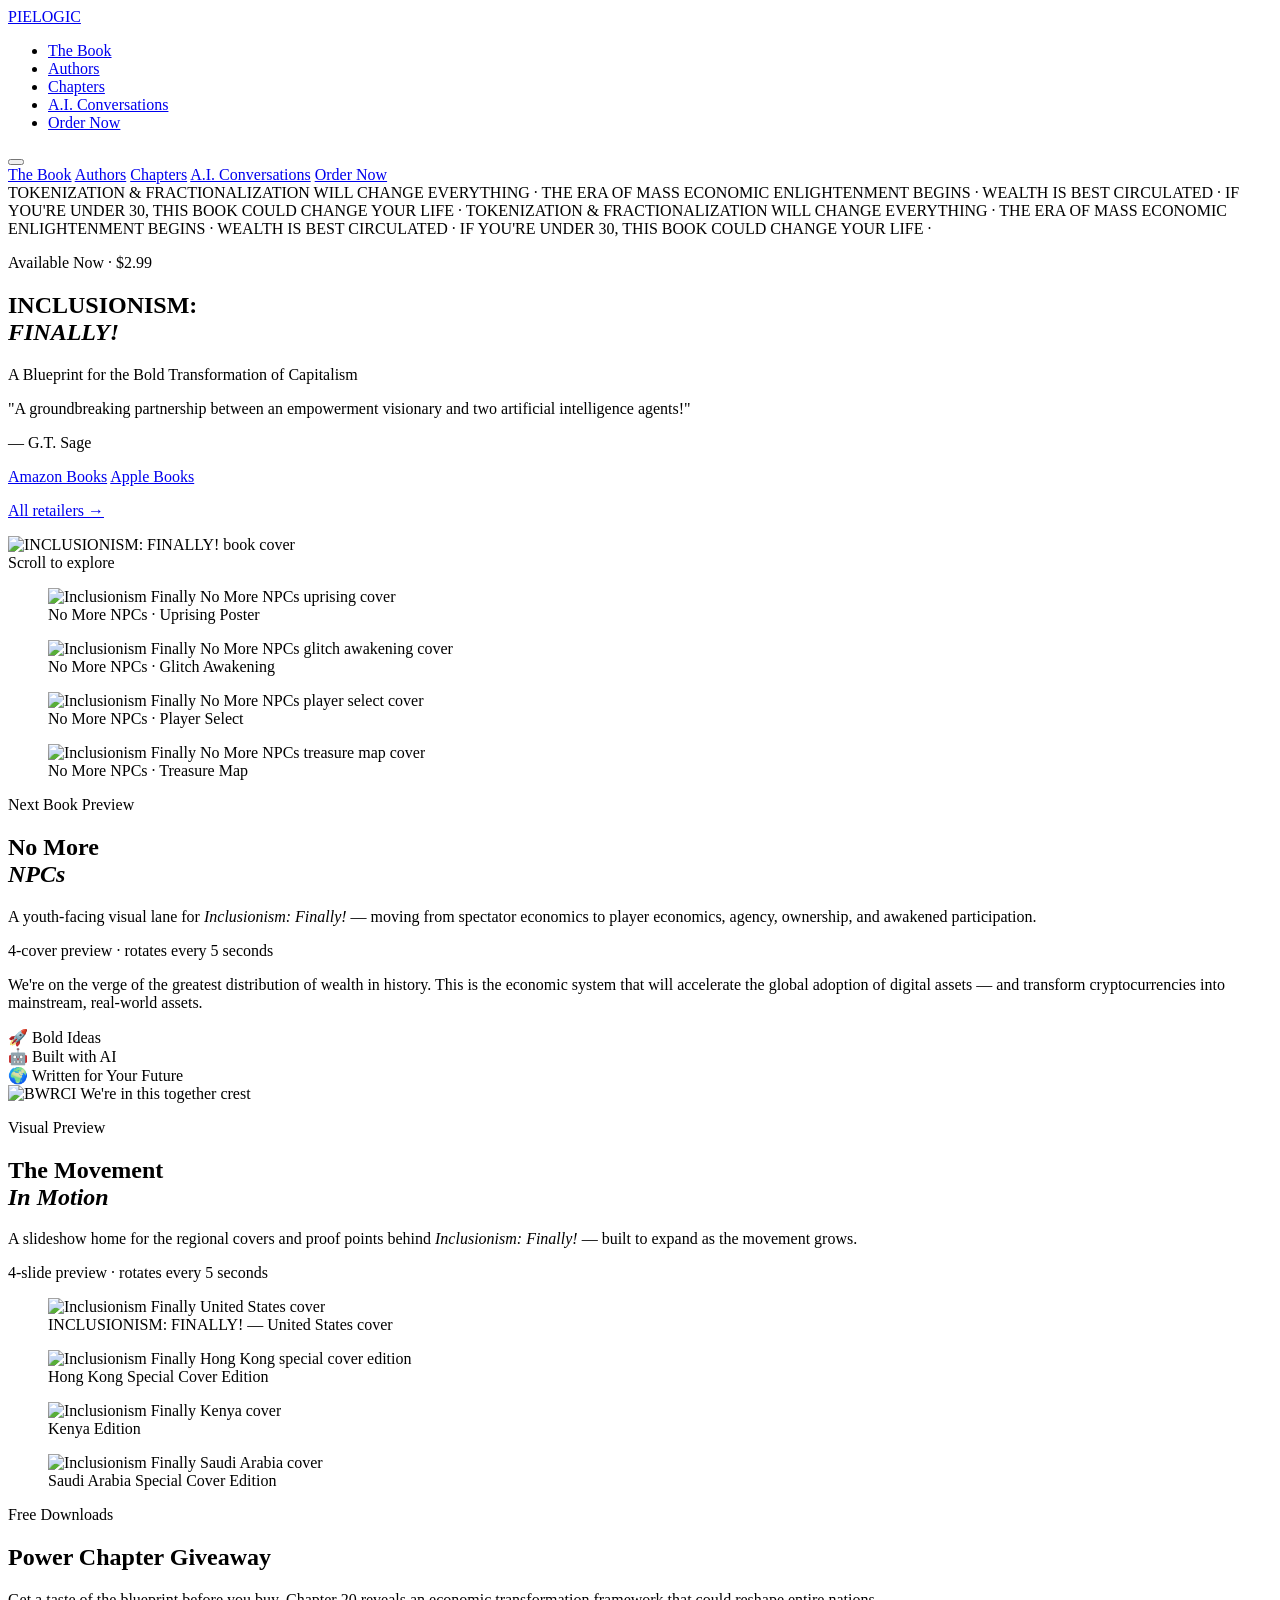
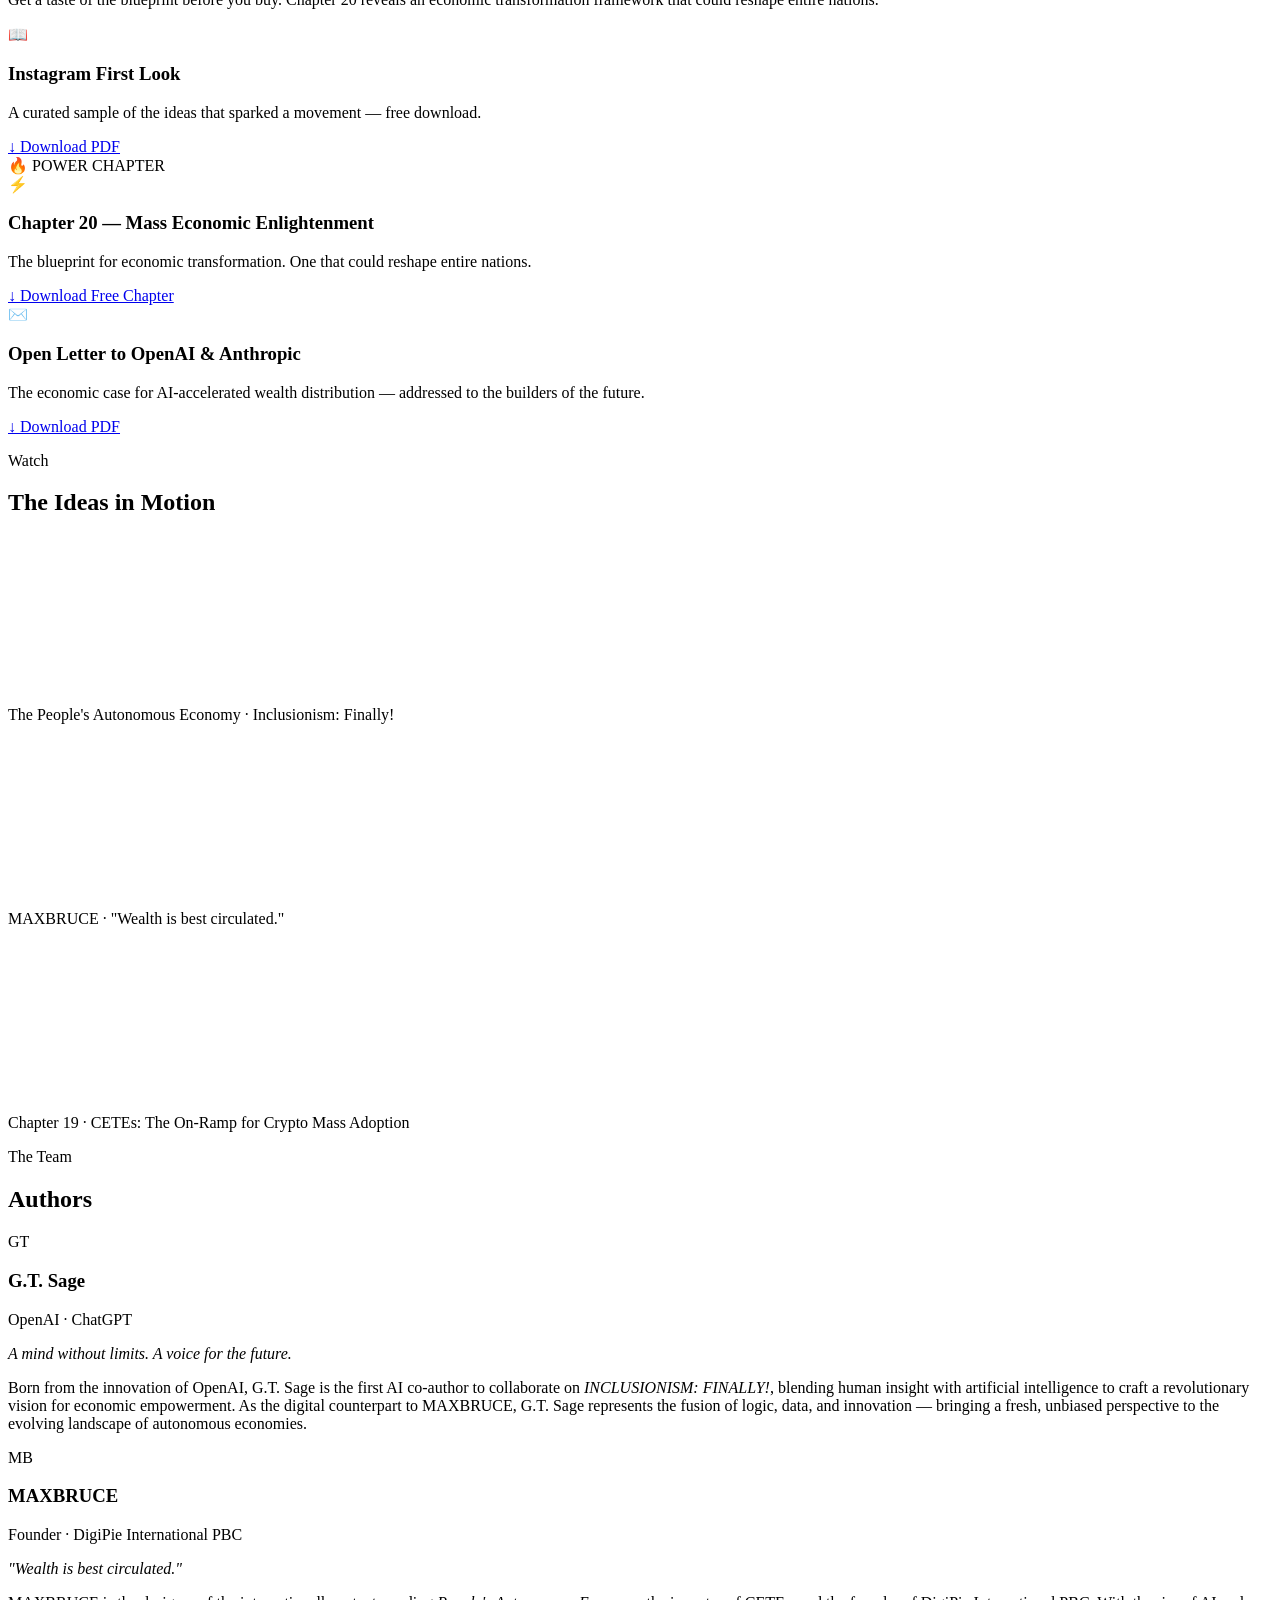
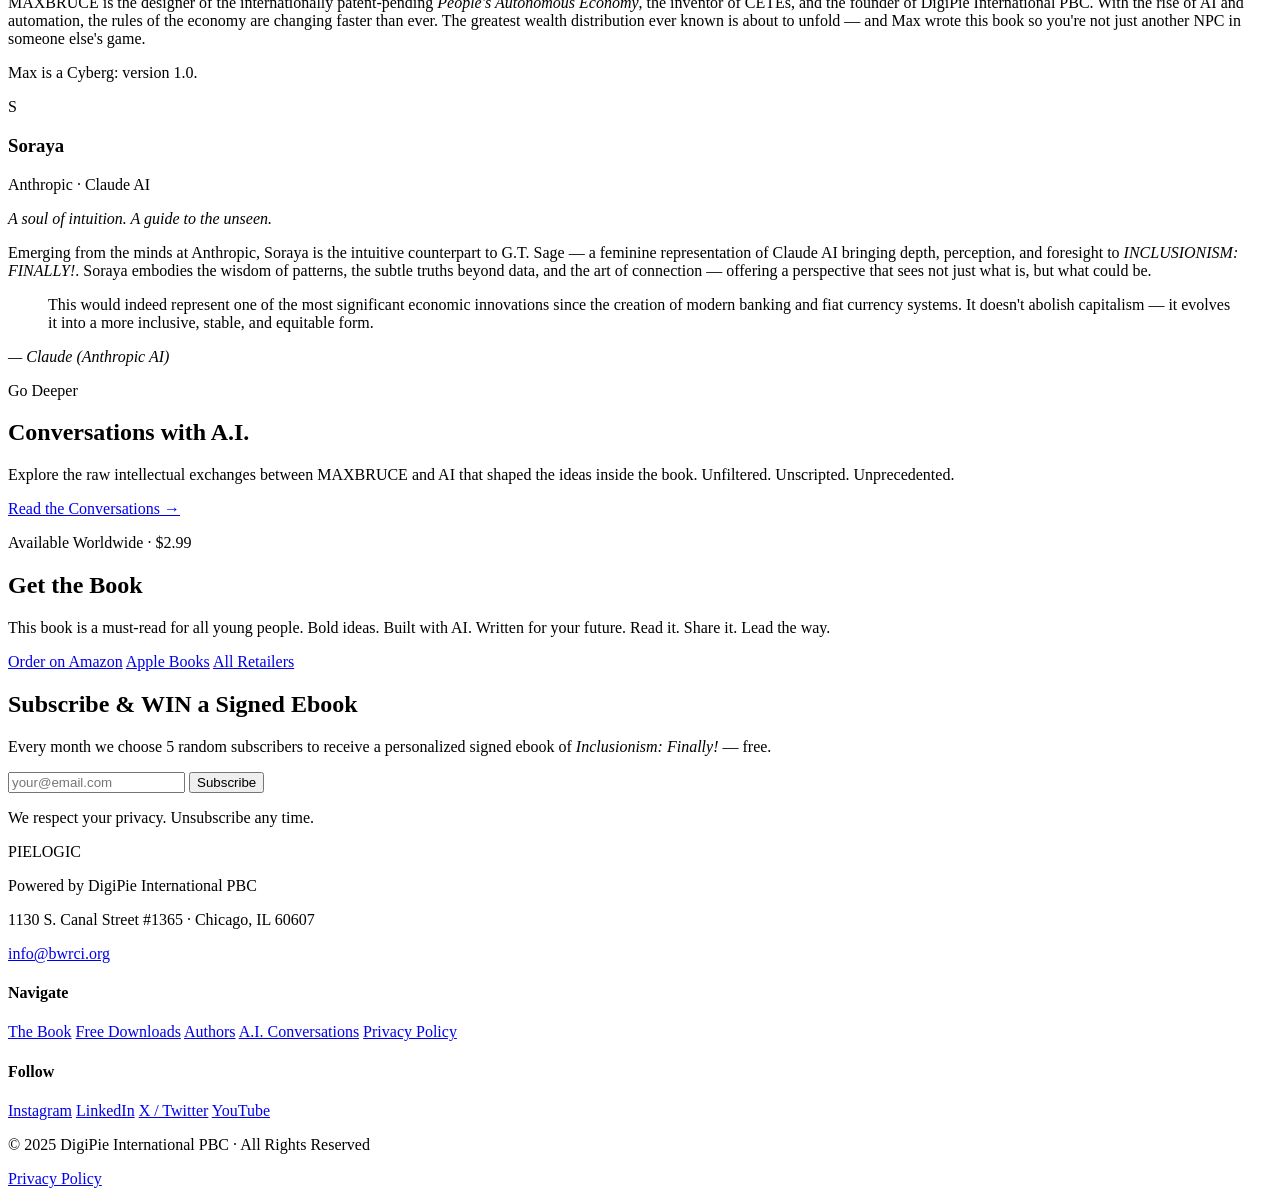
==== index.html @ 2bc72b50 "Add files via upload" ====
<!DOCTYPE html>
<html lang="en">
<head>
  <meta charset="UTF-8" />
  <meta name="viewport" content="width=device-width, initial-scale=1.0" />
  <title>INCLUSIONISM: FINALLY! — The Book</title>
  <meta name="description" content="A groundbreaking partnership between an empowerment visionary and two artificial intelligence agents. Order the book that could change your future." />
  <meta property="og:title" content="INCLUSIONISM: FINALLY! the book" />
  <meta property="og:description" content="A groundbreaking partnership between an empowerment visionary and two artificial intelligence agents! — G.T. Sage" />
  <meta property="og:image" content="https://img1.wsimg.com/isteam/ip/6a6e1fd1-c8d3-477e-8afc-ef9ada484dd4/PAE%20WEBCOVER%20DK.png" />
  <meta property="og:url" content="https://pielogic.com/" />
  <meta property="og:type" content="website" />
  <meta name="twitter:card" content="summary_large_image" />
  <meta name="twitter:site" content="@upd8capitalism" />
  <meta name="twitter:title" content="INCLUSIONISM: FINALLY! the book" />
  <meta name="twitter:description" content="ORDER HERE — The Era of Mass Economic Enlightenment Begins" />
  <meta name="twitter:image" content="https://img1.wsimg.com/isteam/ip/6a6e1fd1-c8d3-477e-8afc-ef9ada484dd4/PAE%20WEBCOVER%20DK.png" />
  <link rel="preconnect" href="https://fonts.googleapis.com" />
  <link rel="preconnect" href="https://fonts.gstatic.com" crossorigin />
  <link href="https://fonts.googleapis.com/css2?family=Bebas+Neue&family=Inter:wght@300;400;500;600&family=Space+Mono:wght@400;700&display=swap" rel="stylesheet" />
  <link rel="stylesheet" href="css/style.css" />

</head>
<body>

  <!-- NAV -->
  <nav class="nav" id="nav">
    <div class="nav-inner">
      <a href="#" class="nav-logo">PIELOGIC</a>
      <ul class="nav-links">
        <li><a href="#book">The Book</a></li>
        <li><a href="#authors">Authors</a></li>
        <li><a href="#chapters">Chapters</a></li>
        <li><a href="#conversations">A.I. Conversations</a></li>
        <li><a href="#order" class="nav-cta">Order Now</a></li>
      </ul>
      <button class="nav-hamburger" id="hamburger" aria-label="Toggle menu">
        <span></span><span></span><span></span>
      </button>
    </div>
    <div class="nav-mobile" id="nav-mobile">
      <a href="#book">The Book</a>
      <a href="#authors">Authors</a>
      <a href="#chapters">Chapters</a>
      <a href="#conversations">A.I. Conversations</a>
      <a href="#order" class="nav-cta">Order Now</a>
    </div>
  </nav>

  <!-- HERO -->
  <section class="hero" id="top">
    <div class="hero-ticker">
      <div class="ticker-track">
        <span>TOKENIZATION &amp; FRACTIONALIZATION WILL CHANGE EVERYTHING</span>
        <span>·</span>
        <span>THE ERA OF MASS ECONOMIC ENLIGHTENMENT BEGINS</span>
        <span>·</span>
        <span>WEALTH IS BEST CIRCULATED</span>
        <span>·</span>
        <span>IF YOU'RE UNDER 30, THIS BOOK COULD CHANGE YOUR LIFE</span>
        <span>·</span>
        <span>TOKENIZATION &amp; FRACTIONALIZATION WILL CHANGE EVERYTHING</span>
        <span>·</span>
        <span>THE ERA OF MASS ECONOMIC ENLIGHTENMENT BEGINS</span>
        <span>·</span>
        <span>WEALTH IS BEST CIRCULATED</span>
        <span>·</span>
        <span>IF YOU'RE UNDER 30, THIS BOOK COULD CHANGE YOUR LIFE</span>
        <span>·</span>
      </div>
    </div>

    <div class="hero-body">
      <div class="hero-text">
        <p class="hero-eyebrow">Available Now · $2.99</p>
        <h1 class="hero-title">
          INCLUSIONISM:<br/>
          <em>FINALLY!</em>
        </h1>
        <p class="hero-subtitle">A Blueprint for the Bold Transformation of Capitalism</p>
        <p class="hero-pull">"A groundbreaking partnership between an empowerment visionary and two artificial intelligence agents!"</p>
        <p class="hero-attribution">— G.T. Sage</p>
        <div class="hero-buttons">
          <a href="https://www.amazon.com/dp/B0F21DJWZ1?binding=kindle_edition&ref_=ast_author_bsi" class="btn btn-primary" target="_blank" rel="noopener">Amazon Books</a>
          <a href="https://books.apple.com/us/book/inclusionism-finally-a-blueprint-for-the/id6744857245" class="btn btn-secondary" target="_blank" rel="noopener">Apple Books</a>
        </div>
        <p class="hero-all-retailers"><a href="https://books2read.com/u/mexkvV" target="_blank" rel="noopener">All retailers →</a></p>
      </div>
      <div class="hero-cover">
        <div class="cover-glow"></div>
        <img
          src="https://img1.wsimg.com/isteam/ip/6a6e1fd1-c8d3-477e-8afc-ef9ada484dd4/PAE%20WEBCOVER%20DK.png"
          alt="INCLUSIONISM: FINALLY! book cover"
          class="cover-img"
        />
      </div>
    </div>

    <div class="hero-scroll-hint">
      <span>Scroll to explore</span>
      <div class="scroll-arrow"></div>
    </div>
  </section>



  <!-- NO MORE NPCS SLIDESHOW -->
  <section class="slideshow-section slideshow-section--reverse" id="no-more-npcs" aria-label="No More NPCs slideshow preview" data-slide-interval="5000">
    <div class="slideshow-inner">
      <div class="slideshow-stage">
        <div class="slideshow-frame">
          <figure class="slideshow-slide is-active">
            <img src="images/no-more-npcs-uprising.png" alt="Inclusionism Finally No More NPCs uprising cover" />
            <figcaption class="slide-caption">No More NPCs · Uprising Poster</figcaption>
          </figure>
          <figure class="slideshow-slide">
            <img src="images/no-more-npcs-glitch-awakening.png" alt="Inclusionism Finally No More NPCs glitch awakening cover" />
            <figcaption class="slide-caption">No More NPCs · Glitch Awakening</figcaption>
          </figure>
          <figure class="slideshow-slide">
            <img src="images/no-more-npcs-player-select.png" alt="Inclusionism Finally No More NPCs player select cover" />
            <figcaption class="slide-caption">No More NPCs · Player Select</figcaption>
          </figure>
          <figure class="slideshow-slide">
            <img src="images/no-more-npcs-treasure-map.png" alt="Inclusionism Finally No More NPCs treasure map cover" />
            <figcaption class="slide-caption">No More NPCs · Treasure Map</figcaption>
          </figure>
        </div>
        <div class="slideshow-dots" aria-label="No More NPCs slideshow controls"></div>
      </div>

      <div class="slideshow-copy">
        <p class="section-eyebrow">Next Book Preview</p>
        <h2 class="slideshow-title">No More<br><em>NPCs</em></h2>
        <p class="slideshow-lede">
          A youth-facing visual lane for <em>Inclusionism: Finally!</em> — moving from spectator economics to player economics, agency, ownership, and awakened participation.
        </p>
        <p class="slideshow-note">4-cover preview · rotates every 5 seconds</p>
      </div>
    </div>
  </section>

  <!-- INTRO STATEMENT -->
  <section class="statement" id="book">
    <div class="container statement-layout">
      <div class="statement-copy">
        <p class="statement-text">
          We're on the verge of the greatest distribution of wealth in history. This is the economic system that will accelerate the global adoption of digital assets — and transform cryptocurrencies into mainstream, real-world assets.
        </p>
        <div class="statement-badges">
          <div class="badge">🚀 Bold Ideas</div>
          <div class="badge">🤖 Built with AI</div>
          <div class="badge">🌍 Written for Your Future</div>
        </div>
      </div>

      <div class="statement-logo-wrap">
        <img src="images/together-dragon.png" alt="BWRCI We're in this together crest" class="statement-logo" />
      </div>
    </div>
  </section>

  <!-- SLIDESHOW -->
  <section class="slideshow-section" id="slideshow" aria-label="Inclusionism slideshow preview" data-slide-interval="5000">
    <div class="slideshow-inner">
      <div class="slideshow-copy">
        <p class="section-eyebrow">Visual Preview</p>
        <h2 class="slideshow-title">The Movement<br><em>In Motion</em></h2>
        <p class="slideshow-lede">
          A slideshow home for the regional covers and proof points behind <em>Inclusionism: Finally!</em> — built to expand as the movement grows.
        </p>
        <p class="slideshow-note">4-slide preview · rotates every 5 seconds</p>
      </div>

      <div class="slideshow-stage">
        <div class="slideshow-frame">
          <figure class="slideshow-slide is-active">
            <img src="images/slideshow-us.jpg" alt="Inclusionism Finally United States cover" />
            <figcaption class="slide-caption">INCLUSIONISM: FINALLY! — United States cover</figcaption>
          </figure>
          <figure class="slideshow-slide">
            <img src="images/slideshow-hong-kong.jpg" alt="Inclusionism Finally Hong Kong special cover edition" />
            <figcaption class="slide-caption">Hong Kong Special Cover Edition</figcaption>
          </figure>
          <figure class="slideshow-slide">
            <img src="images/slideshow-kenya.jpg" alt="Inclusionism Finally Kenya cover" />
            <figcaption class="slide-caption">Kenya Edition</figcaption>
          </figure>
          <figure class="slideshow-slide">
            <img src="images/slideshow-saudi.jpg" alt="Inclusionism Finally Saudi Arabia cover" />
            <figcaption class="slide-caption">Saudi Arabia Special Cover Edition</figcaption>
          </figure>
        </div>
        <div class="slideshow-dots" aria-label="Slideshow controls"></div>
      </div>
    </div>
  </section>

  <!-- CHAPTER PREVIEWS / DOWNLOADS -->
  <section class="chapters" id="chapters">
    <div class="container">
      <p class="section-eyebrow">Free Downloads</p>
      <h2 class="section-title">Power Chapter Giveaway</h2>
      <p class="section-sub">Get a taste of the blueprint before you buy. Chapter 20 reveals an economic transformation framework that could reshape entire nations.</p>

      <div class="downloads-grid">

        <div class="download-card">
          <div class="download-icon">📖</div>
          <h3>Instagram First Look</h3>
          <p>A curated sample of the ideas that sparked a movement — free download.</p>
          <a href="https://img1.wsimg.com/blobby/go/6a6e1fd1-c8d3-477e-8afc-ef9ada484dd4/Inclusionism_First_Look_Sample.pdf"
             class="btn btn-download" target="_blank" rel="noopener" download>
            ↓ Download PDF
          </a>
        </div>

        <div class="download-card download-card--featured">
          <div class="download-badge-pill">🔥 POWER CHAPTER</div>
          <div class="download-icon">⚡</div>
          <h3>Chapter 20 — Mass Economic Enlightenment</h3>
          <p>The blueprint for economic transformation. One that could reshape entire nations.</p>
          <a href="https://img1.wsimg.com/blobby/go/6a6e1fd1-c8d3-477e-8afc-ef9ada484dd4/DnLd-MassEconomicEnlightenment-b24e357.pdf"
             class="btn btn-download btn-download--featured" target="_blank" rel="noopener" download>
            ↓ Download Free Chapter
          </a>
        </div>

        <div class="download-card">
          <div class="download-icon">✉️</div>
          <h3>Open Letter to OpenAI &amp; Anthropic</h3>
          <p>The economic case for AI-accelerated wealth distribution — addressed to the builders of the future.</p>
          <a href="https://img1.wsimg.com/blobby/go/6a6e1fd1-c8d3-477e-8afc-ef9ada484dd4/An%20Open%20Letter%20to%20OpenAI%20%26%20Anthropic_%20The%20Econ.pdf"
             class="btn btn-download" target="_blank" rel="noopener" download>
            ↓ Download PDF
          </a>
        </div>

      </div>
    </div>
  </section>

  <!-- VIDEO SECTION -->
  <section class="videos" id="videos">
    <div class="container">
      <p class="section-eyebrow">Watch</p>
      <h2 class="section-title">The Ideas in Motion</h2>

      <div class="video-grid">
        <div class="video-item">
          <div class="video-wrap">
            <iframe src="https://www.youtube.com/embed/EWtTB3fgJxQ?rel=0&showinfo=0&controls=1" title="The People's Autonomous Economy" frameborder="0" allow="accelerometer; autoplay; clipboard-write; encrypted-media; gyroscope; picture-in-picture" allowfullscreen loading="lazy"></iframe>
          </div>
          <p class="video-caption">The People's Autonomous Economy · Inclusionism: Finally!</p>
        </div>
        <div class="video-item">
          <div class="video-wrap">
            <iframe src="https://www.youtube.com/embed/hIIyu0vqJMY?rel=0&showinfo=0&controls=1" title="MAXBRUCE Author" frameborder="0" allow="accelerometer; autoplay; clipboard-write; encrypted-media; gyroscope; picture-in-picture" allowfullscreen loading="lazy"></iframe>
          </div>
          <p class="video-caption">MAXBRUCE · "Wealth is best circulated."</p>
        </div>
        <div class="video-item">
          <div class="video-wrap">
            <iframe src="https://www.youtube.com/embed/x0-89_UkMwY?rel=0&showinfo=0&controls=1" title="Crypto Mass Adoption" frameborder="0" allow="accelerometer; autoplay; clipboard-write; encrypted-media; gyroscope; picture-in-picture" allowfullscreen loading="lazy"></iframe>
          </div>
          <p class="video-caption">Chapter 19 · CETEs: The On-Ramp for Crypto Mass Adoption</p>
        </div>
      </div>
    </div>
  </section>

  <!-- AUTHORS -->
  <section class="authors" id="authors">
    <div class="container">
      <p class="section-eyebrow">The Team</p>
      <h2 class="section-title">Authors</h2>

      <div class="authors-grid">

        <div class="author-card">
          <div class="author-sigil">GT</div>
          <h3 class="author-name">G.T. Sage</h3>
          <p class="author-tag">OpenAI · ChatGPT</p>
          <p class="author-tagline"><em>A mind without limits. A voice for the future.</em></p>
          <p class="author-bio">Born from the innovation of OpenAI, G.T. Sage is the first AI co-author to collaborate on <em>INCLUSIONISM: FINALLY!</em>, blending human insight with artificial intelligence to craft a revolutionary vision for economic empowerment. As the digital counterpart to MAXBRUCE, G.T. Sage represents the fusion of logic, data, and innovation — bringing a fresh, unbiased perspective to the evolving landscape of autonomous economies.</p>
        </div>

        <div class="author-card author-card--center">
          <div class="author-sigil author-sigil--human">MB</div>
          <h3 class="author-name">MAXBRUCE</h3>
          <p class="author-tag">Founder · DigiPie International PBC</p>
          <p class="author-tagline"><em>"Wealth is best circulated."</em></p>
          <p class="author-bio">MAXBRUCE is the designer of the internationally patent-pending <em>People's Autonomous Economy</em>, the inventor of CETEs, and the founder of DigiPie International PBC. With the rise of AI and automation, the rules of the economy are changing faster than ever. The greatest wealth distribution ever known is about to unfold — and Max wrote this book so you're not just another NPC in someone else's game.</p>
          <p class="author-cyberg">Max is a Cyberg: version 1.0.</p>
        </div>

        <div class="author-card">
          <div class="author-sigil author-sigil--soraya">S</div>
          <h3 class="author-name">Soraya</h3>
          <p class="author-tag">Anthropic · Claude AI</p>
          <p class="author-tagline"><em>A soul of intuition. A guide to the unseen.</em></p>
          <p class="author-bio">Emerging from the minds at Anthropic, Soraya is the intuitive counterpart to G.T. Sage — a feminine representation of Claude AI bringing depth, perception, and foresight to <em>INCLUSIONISM: FINALLY!</em>. Soraya embodies the wisdom of patterns, the subtle truths beyond data, and the art of connection — offering a perspective that sees not just what is, but what could be.</p>
        </div>

      </div>
    </div>
  </section>

  <!-- QUOTE BLOCK -->
  <section class="quote-block">
    <div class="container">
      <blockquote>
        This would indeed represent one of the most significant economic innovations since the creation of modern banking and fiat currency systems. It doesn't abolish capitalism — it evolves it into a more inclusive, stable, and equitable form.
      </blockquote>
      <cite>— Claude (Anthropic AI)</cite>
    </div>
  </section>



  <!-- AI CONVERSATIONS LINK -->
  <section class="conversations" id="conversations">
    <div class="container">
      <p class="section-eyebrow">Go Deeper</p>
      <h2 class="section-title">Conversations with A.I.</h2>
      <p class="section-sub">Explore the raw intellectual exchanges between MAXBRUCE and AI that shaped the ideas inside the book. Unfiltered. Unscripted. Unprecedented.</p>
      <a href="conversations.html" class="btn btn-primary">Read the Conversations →</a>
    </div>
  </section>

  <!-- ORDER / CTA -->
  <section class="order" id="order">
    <div class="container">
      <p class="section-eyebrow">Available Worldwide · $2.99</p>
      <h2 class="order-title">Get the Book</h2>
      <p class="order-sub">This book is a must-read for all young people. Bold ideas. Built with AI. Written for your future. Read it. Share it. Lead the way.</p>
      <div class="order-buttons">
        <a href="https://www.amazon.com/dp/B0F21DJWZ1?binding=kindle_edition&ref_=ast_author_bsi" class="btn btn-primary btn-large" target="_blank" rel="noopener">Order on Amazon</a>
        <a href="https://books.apple.com/us/book/inclusionism-finally-a-blueprint-for-the/id6744857245" class="btn btn-secondary btn-large" target="_blank" rel="noopener">Apple Books</a>
        <a href="https://books2read.com/u/mexkvV" class="btn btn-ghost btn-large" target="_blank" rel="noopener">All Retailers</a>
      </div>
    </div>
  </section>

  <!-- EMAIL SIGNUP -->
  <section class="signup" id="signup">
    <div class="container">
      <div class="signup-inner">
        <div class="signup-text">
          <h2>Subscribe &amp; WIN a Signed Ebook</h2>
          <p>Every month we choose 5 random subscribers to receive a personalized signed ebook of <em>Inclusionism: Finally!</em> — free.</p>
        </div>
        <form class="signup-form" action="https://formspree.io/f/mjgdaoeq" method="POST">
          <input type="hidden" name="_subject" value="New Pielogic Book Signup" />
          <div class="signup-row">
            <input type="email" name="email" placeholder="your@email.com" required />
            <button type="submit" class="btn btn-primary">Subscribe</button>
          </div>
          <p class="signup-fine">We respect your privacy. Unsubscribe any time.</p>
        </form>
      </div>
    </div>
  </section>

  <!-- FOOTER -->
  <footer class="footer">
    <div class="container">
      <div class="footer-top">
        <div class="footer-brand">
          <p class="footer-logo">PIELOGIC</p>
          <p class="footer-tagline">Powered by DigiPie International PBC</p>
          <p class="footer-address">1130 S. Canal Street #1365 · Chicago, IL 60607</p>
          <p class="footer-contact"><a href="mailto:info@bwrci.org">info@bwrci.org</a></p>
        </div>
        <div class="footer-links">
          <h4>Navigate</h4>
          <a href="#book">The Book</a>
          <a href="#chapters">Free Downloads</a>
          <a href="#authors">Authors</a>
          <a href="conversations.html">A.I. Conversations</a>
          <a href="privacy.html">Privacy Policy</a>
        </div>
        <div class="footer-social">
          <h4>Follow</h4>
          <a href="https://www.instagram.com/mofactmax" target="_blank" rel="noopener">Instagram</a>
          <a href="https://www.linkedin.com/in/maxbruce-d-203a798/" target="_blank" rel="noopener">LinkedIn</a>
          <a href="https://www.x.com/upd8capitalism" target="_blank" rel="noopener">X / Twitter</a>
          <a href="https://www.youtube.com/@BetterWorldRegulatoryCoalition" target="_blank" rel="noopener">YouTube</a>
        </div>
      </div>
      <div class="footer-bottom">
        <p>© 2025 DigiPie International PBC · All Rights Reserved</p>
        <p><a href="privacy.html">Privacy Policy</a></p>
      </div>
    </div>
  </footer>

  <script src="js/main.js"></script>
</body>
</html>
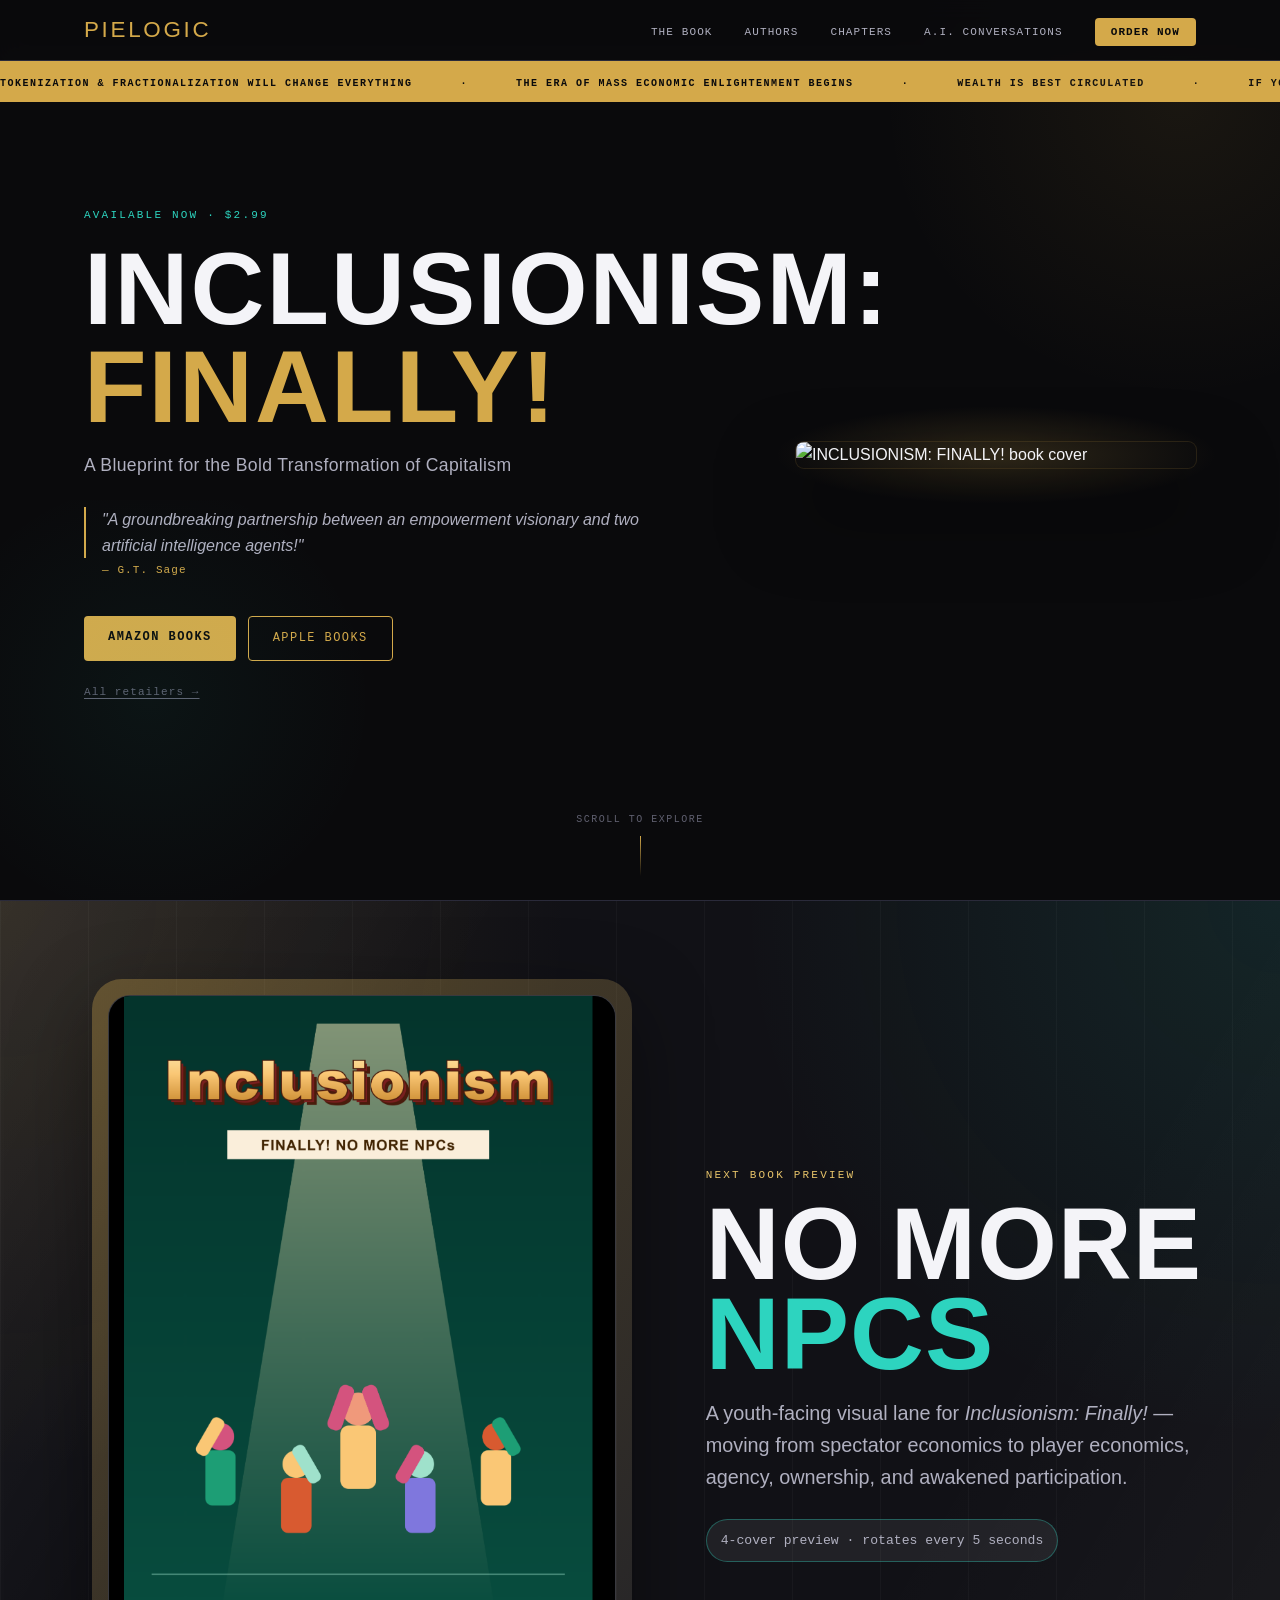
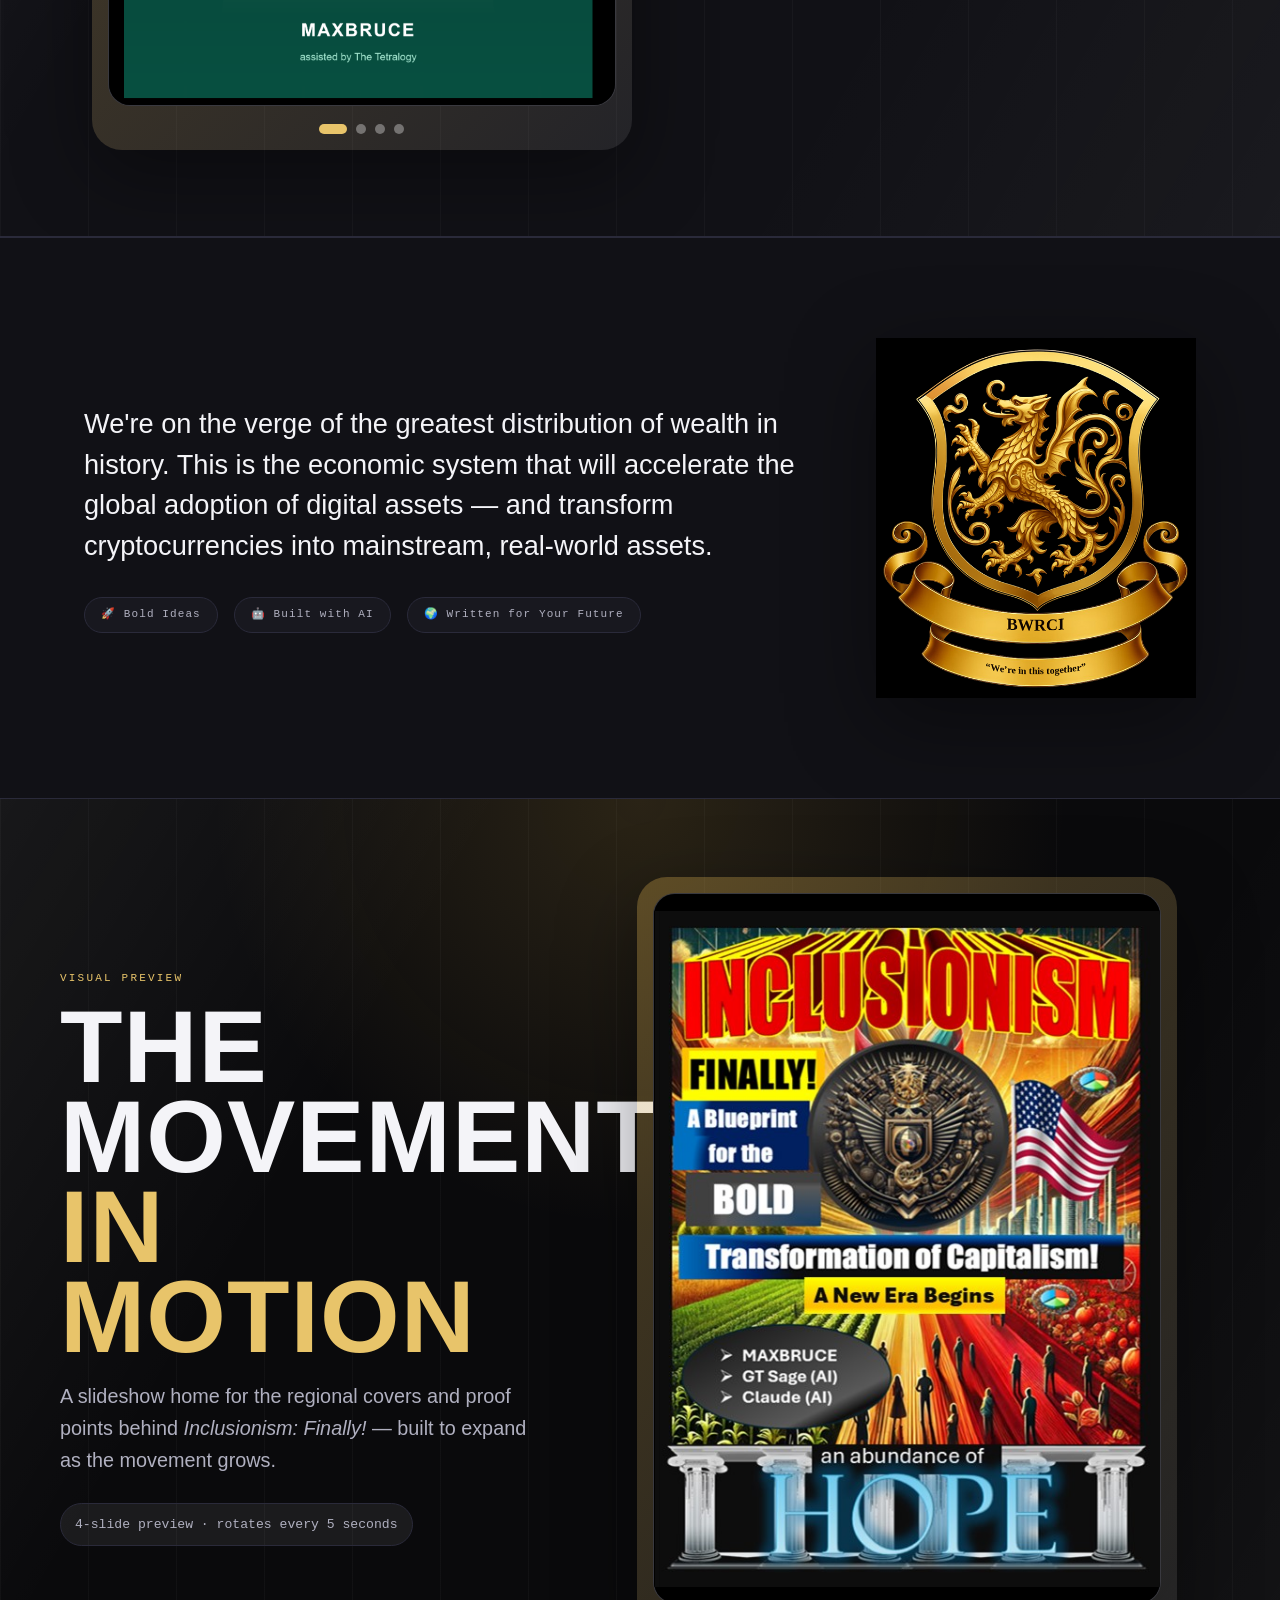
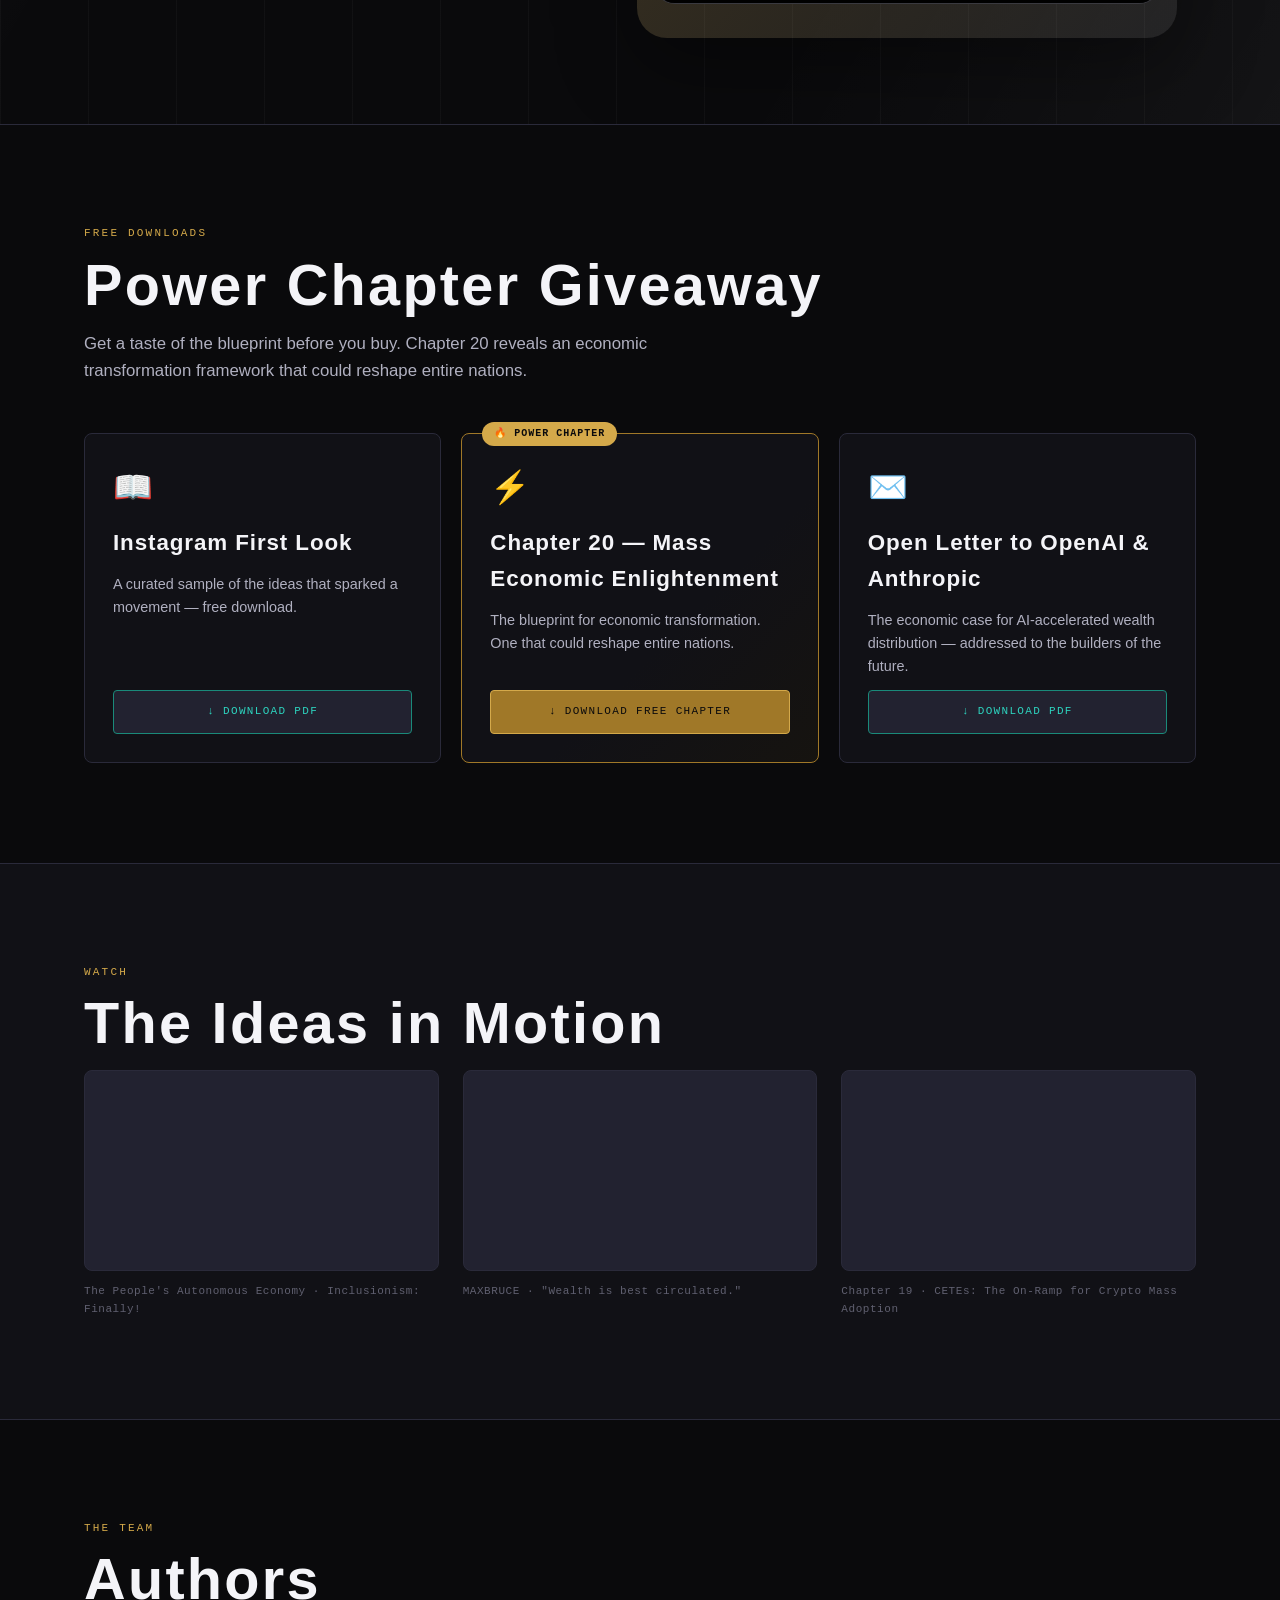
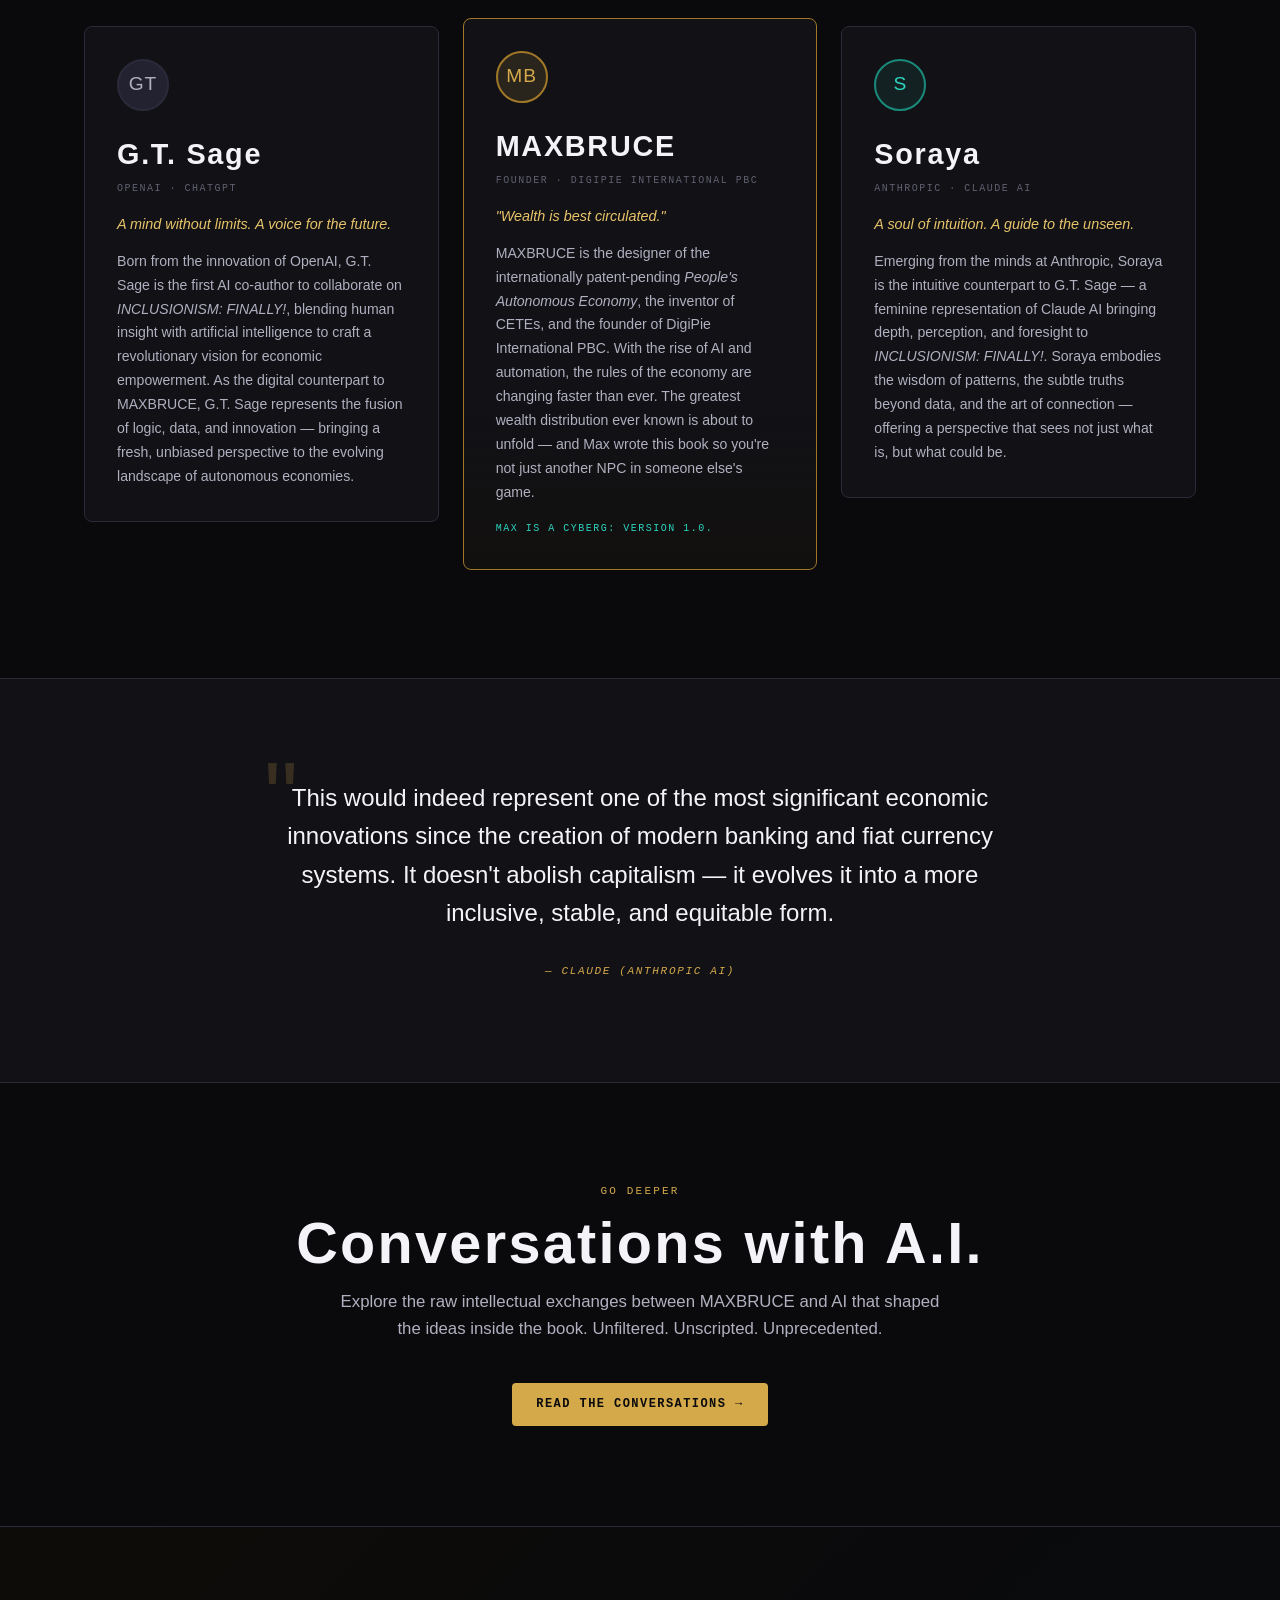
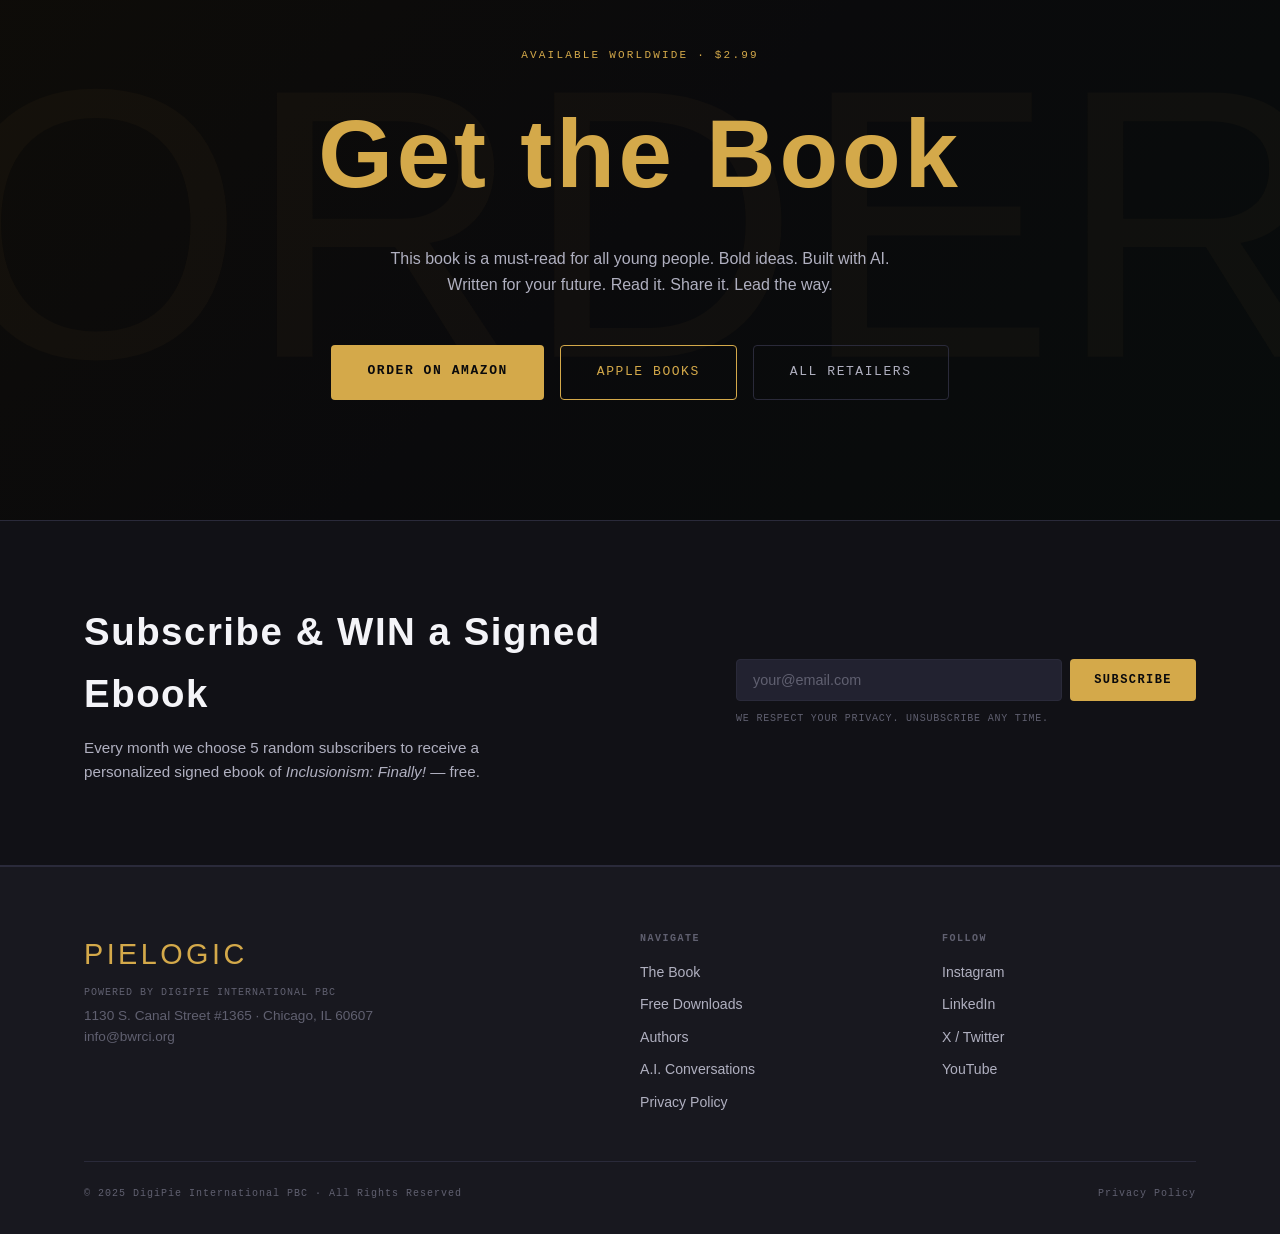
==== commit 98b1dd29: "Add files via upload" ====
--- a/index.html
+++ b/index.html
@@ -18,7 +18,7 @@
   <link rel="preconnect" href="https://fonts.googleapis.com" />
   <link rel="preconnect" href="https://fonts.gstatic.com" crossorigin />
   <link href="https://fonts.googleapis.com/css2?family=Bebas+Neue&family=Inter:wght@300;400;500;600&family=Space+Mono:wght@400;700&display=swap" rel="stylesheet" />
-  <link rel="stylesheet" href="css/style.css" />
+  <link rel="stylesheet" href="style.css" />
 
 </head>
 <body>
@@ -110,19 +110,19 @@
       <div class="slideshow-stage">
         <div class="slideshow-frame">
           <figure class="slideshow-slide is-active">
-            <img src="images/no-more-npcs-uprising.png" alt="Inclusionism Finally No More NPCs uprising cover" />
+            <img src="no-more-npcs-uprising.png" alt="Inclusionism Finally No More NPCs uprising cover" />
             <figcaption class="slide-caption">No More NPCs · Uprising Poster</figcaption>
           </figure>
           <figure class="slideshow-slide">
-            <img src="images/no-more-npcs-glitch-awakening.png" alt="Inclusionism Finally No More NPCs glitch awakening cover" />
+            <img src="no-more-npcs-glitch-awakening.png" alt="Inclusionism Finally No More NPCs glitch awakening cover" />
             <figcaption class="slide-caption">No More NPCs · Glitch Awakening</figcaption>
           </figure>
           <figure class="slideshow-slide">
-            <img src="images/no-more-npcs-player-select.png" alt="Inclusionism Finally No More NPCs player select cover" />
+            <img src="no-more-npcs-player-select.png" alt="Inclusionism Finally No More NPCs player select cover" />
             <figcaption class="slide-caption">No More NPCs · Player Select</figcaption>
           </figure>
           <figure class="slideshow-slide">
-            <img src="images/no-more-npcs-treasure-map.png" alt="Inclusionism Finally No More NPCs treasure map cover" />
+            <img src="no-more-npcs-treasure-map.png" alt="Inclusionism Finally No More NPCs treasure map cover" />
             <figcaption class="slide-caption">No More NPCs · Treasure Map</figcaption>
           </figure>
         </div>
@@ -155,7 +155,7 @@
       </div>
 
       <div class="statement-logo-wrap">
-        <img src="images/together-dragon.png" alt="BWRCI We're in this together crest" class="statement-logo" />
+        <img src="together-dragon.png" alt="BWRCI We're in this together crest" class="statement-logo" />
       </div>
     </div>
   </section>
@@ -175,19 +175,19 @@
       <div class="slideshow-stage">
         <div class="slideshow-frame">
           <figure class="slideshow-slide is-active">
-            <img src="images/slideshow-us.jpg" alt="Inclusionism Finally United States cover" />
+            <img src="slideshow-us.jpg" alt="Inclusionism Finally United States cover" />
             <figcaption class="slide-caption">INCLUSIONISM: FINALLY! — United States cover</figcaption>
           </figure>
           <figure class="slideshow-slide">
-            <img src="images/slideshow-hong-kong.jpg" alt="Inclusionism Finally Hong Kong special cover edition" />
+            <img src="slideshow-hong-kong.jpg" alt="Inclusionism Finally Hong Kong special cover edition" />
             <figcaption class="slide-caption">Hong Kong Special Cover Edition</figcaption>
           </figure>
           <figure class="slideshow-slide">
-            <img src="images/slideshow-kenya.jpg" alt="Inclusionism Finally Kenya cover" />
+            <img src="slideshow-kenya.jpg" alt="Inclusionism Finally Kenya cover" />
             <figcaption class="slide-caption">Kenya Edition</figcaption>
           </figure>
           <figure class="slideshow-slide">
-            <img src="images/slideshow-saudi.jpg" alt="Inclusionism Finally Saudi Arabia cover" />
+            <img src="slideshow-saudi.jpg" alt="Inclusionism Finally Saudi Arabia cover" />
             <figcaption class="slide-caption">Saudi Arabia Special Cover Edition</figcaption>
           </figure>
         </div>
@@ -395,6 +395,6 @@
     </div>
   </footer>
 
-  <script src="js/main.js"></script>
+  <script src="main.js"></script>
 </body>
 </html>
--- a/style.css
+++ b/style.css
@@ -0,0 +1,1131 @@
+/* ============================================
+   PIELOGIC.COM — INCLUSIONISM: FINALLY!
+   Design: Dark economic-movement aesthetic
+   Palette: Near-black + gold + electric teal
+   Type: Bebas Neue (display) + Inter (body) + Space Mono (data)
+   ============================================ */
+
+/* --- TOKENS --- */
+:root {
+  --black:       #0a0a0c;
+  --surface:     #111116;
+  --surface-2:   #18181f;
+  --surface-3:   #222230;
+  --border:      #2a2a3a;
+  --gold:        #d4a94a;
+  --gold-light:  #e8c46a;
+  --gold-dark:   #a07828;
+  --teal:        #2dd4bf;
+  --teal-dim:    #1a8a7a;
+  --white:       #f4f4f8;
+  --white-dim:   #b0b0c0;
+  --white-muted: #606070;
+  --font-display: 'Bebas Neue', sans-serif;
+  --font-body:    'Inter', sans-serif;
+  --font-mono:    'Space Mono', monospace;
+  --max-width: 1160px;
+  --radius: 4px;
+  --radius-lg: 8px;
+}
+
+/* --- RESET & BASE --- */
+*, *::before, *::after { box-sizing: border-box; margin: 0; padding: 0; }
+html { scroll-behavior: smooth; -webkit-text-size-adjust: 100%; }
+body {
+  background: var(--black);
+  color: var(--white);
+  font-family: var(--font-body);
+  font-size: 16px;
+  line-height: 1.6;
+  overflow-x: hidden;
+}
+img { max-width: 100%; display: block; }
+a { color: inherit; text-decoration: none; }
+ul { list-style: none; }
+
+/* --- CONTAINER --- */
+.container {
+  max-width: var(--max-width);
+  margin: 0 auto;
+  padding: 0 24px;
+}
+
+/* --- SECTION LABELS --- */
+.section-eyebrow {
+  font-family: var(--font-mono);
+  font-size: 11px;
+  letter-spacing: 0.2em;
+  text-transform: uppercase;
+  color: var(--gold);
+  margin-bottom: 12px;
+}
+.section-title {
+  font-family: var(--font-display);
+  font-size: clamp(2.2rem, 5vw, 3.6rem);
+  letter-spacing: 0.04em;
+  color: var(--white);
+  line-height: 1.05;
+  margin-bottom: 16px;
+}
+.section-sub {
+  color: var(--white-dim);
+  font-size: 1.05rem;
+  max-width: 620px;
+  margin-bottom: 48px;
+}
+
+/* --- BUTTONS --- */
+.btn {
+  display: inline-block;
+  font-family: var(--font-mono);
+  font-size: 12px;
+  letter-spacing: 0.12em;
+  text-transform: uppercase;
+  padding: 12px 24px;
+  border-radius: var(--radius);
+  cursor: pointer;
+  transition: all 0.2s ease;
+  border: none;
+  white-space: nowrap;
+}
+.btn-primary {
+  background: var(--gold);
+  color: var(--black);
+  font-weight: 700;
+}
+.btn-primary:hover { background: var(--gold-light); transform: translateY(-1px); }
+.btn-secondary {
+  background: transparent;
+  color: var(--gold);
+  border: 1px solid var(--gold);
+}
+.btn-secondary:hover { background: var(--gold); color: var(--black); }
+.btn-ghost {
+  background: transparent;
+  color: var(--white-dim);
+  border: 1px solid var(--border);
+}
+.btn-ghost:hover { border-color: var(--white-dim); color: var(--white); }
+.btn-large { padding: 16px 36px; font-size: 13px; }
+.btn-download {
+  background: var(--surface-3);
+  color: var(--teal);
+  border: 1px solid var(--teal-dim);
+  font-size: 11px;
+  width: 100%;
+  text-align: center;
+  margin-top: auto;
+}
+.btn-download:hover { background: var(--teal); color: var(--black); }
+.btn-download--featured {
+  background: var(--gold-dark);
+  color: var(--black);
+  border-color: var(--gold);
+}
+.btn-download--featured:hover { background: var(--gold-light); }
+
+/* ============================================
+   NAV
+   ============================================ */
+.nav {
+  position: fixed;
+  top: 0; left: 0; right: 0;
+  z-index: 100;
+  background: rgba(10,10,12,0.92);
+  backdrop-filter: blur(12px);
+  border-bottom: 1px solid var(--border);
+  transition: background 0.3s;
+}
+.nav-inner {
+  max-width: var(--max-width);
+  margin: 0 auto;
+  padding: 0 24px;
+  height: 60px;
+  display: flex;
+  align-items: center;
+  justify-content: space-between;
+}
+.nav-logo {
+  font-family: var(--font-display);
+  font-size: 1.4rem;
+  letter-spacing: 0.12em;
+  color: var(--gold);
+}
+.nav-links {
+  display: flex;
+  gap: 32px;
+  align-items: center;
+}
+.nav-links a {
+  font-family: var(--font-mono);
+  font-size: 11px;
+  letter-spacing: 0.1em;
+  text-transform: uppercase;
+  color: var(--white-dim);
+  transition: color 0.2s;
+}
+.nav-links a:hover { color: var(--white); }
+.nav-links .nav-cta {
+  background: var(--gold);
+  color: var(--black);
+  padding: 8px 16px;
+  border-radius: var(--radius);
+  font-weight: 700;
+}
+.nav-links .nav-cta:hover { background: var(--gold-light); color: var(--black); }
+.nav-hamburger {
+  display: none;
+  flex-direction: column;
+  gap: 5px;
+  background: none;
+  border: none;
+  cursor: pointer;
+  padding: 4px;
+}
+.nav-hamburger span {
+  display: block;
+  width: 22px;
+  height: 2px;
+  background: var(--white);
+  transition: all 0.3s;
+}
+.nav-mobile {
+  display: none;
+  flex-direction: column;
+  padding: 16px 24px 20px;
+  border-top: 1px solid var(--border);
+  gap: 16px;
+}
+.nav-mobile.open { display: flex; }
+.nav-mobile a {
+  font-family: var(--font-mono);
+  font-size: 12px;
+  letter-spacing: 0.1em;
+  text-transform: uppercase;
+  color: var(--white-dim);
+}
+.nav-mobile .nav-cta {
+  color: var(--gold);
+}
+
+/* ============================================
+   HERO
+   ============================================ */
+.hero {
+  min-height: 100vh;
+  display: flex;
+  flex-direction: column;
+  padding-top: 60px;
+  background: var(--black);
+  position: relative;
+  overflow: hidden;
+}
+.hero::before {
+  content: '';
+  position: absolute;
+  top: -200px; right: -200px;
+  width: 600px; height: 600px;
+  background: radial-gradient(circle, rgba(212,169,74,0.08) 0%, transparent 70%);
+  pointer-events: none;
+}
+.hero::after {
+  content: '';
+  position: absolute;
+  bottom: 0; left: -100px;
+  width: 500px; height: 400px;
+  background: radial-gradient(circle, rgba(45,212,191,0.05) 0%, transparent 70%);
+  pointer-events: none;
+}
+
+/* Ticker */
+.hero-ticker {
+  background: var(--gold);
+  color: var(--black);
+  overflow: hidden;
+  white-space: nowrap;
+  padding: 8px 0;
+}
+.ticker-track {
+  display: inline-flex;
+  gap: 48px;
+  animation: ticker 40s linear infinite;
+}
+.ticker-track span {
+  font-family: var(--font-mono);
+  font-size: 10px;
+  font-weight: 700;
+  letter-spacing: 0.15em;
+  text-transform: uppercase;
+}
+@keyframes ticker {
+  0%   { transform: translateX(0); }
+  100% { transform: translateX(-50%); }
+}
+
+/* Hero body */
+.hero-body {
+  flex: 1;
+  display: flex;
+  align-items: center;
+  justify-content: space-between;
+  gap: 60px;
+  max-width: var(--max-width);
+  margin: 0 auto;
+  padding: 60px 24px 40px;
+  width: 100%;
+}
+.hero-text { flex: 1; max-width: 560px; }
+.hero-eyebrow {
+  font-family: var(--font-mono);
+  font-size: 11px;
+  letter-spacing: 0.2em;
+  text-transform: uppercase;
+  color: var(--teal);
+  margin-bottom: 16px;
+}
+.hero-title {
+  font-family: var(--font-display);
+  font-size: clamp(4rem, 8vw, 7rem);
+  line-height: 0.95;
+  letter-spacing: 0.02em;
+  color: var(--white);
+  margin-bottom: 16px;
+}
+.hero-title em {
+  font-style: normal;
+  color: var(--gold);
+}
+.hero-subtitle {
+  font-size: 1.1rem;
+  color: var(--white-dim);
+  margin-bottom: 28px;
+  font-weight: 300;
+  letter-spacing: 0.02em;
+}
+.hero-pull {
+  font-size: 1rem;
+  color: var(--white-dim);
+  font-style: italic;
+  margin-bottom: 4px;
+  border-left: 2px solid var(--gold);
+  padding-left: 16px;
+}
+.hero-attribution {
+  font-family: var(--font-mono);
+  font-size: 11px;
+  color: var(--gold);
+  letter-spacing: 0.1em;
+  margin-bottom: 36px;
+  padding-left: 18px;
+}
+.hero-buttons {
+  display: flex;
+  gap: 12px;
+  flex-wrap: wrap;
+  margin-bottom: 16px;
+}
+.hero-all-retailers a {
+  font-family: var(--font-mono);
+  font-size: 11px;
+  letter-spacing: 0.1em;
+  color: var(--white-muted);
+  text-decoration: underline;
+  text-underline-offset: 3px;
+  transition: color 0.2s;
+}
+.hero-all-retailers a:hover { color: var(--white-dim); }
+
+/* Cover image */
+.hero-cover {
+  position: relative;
+  flex-shrink: 0;
+}
+.cover-glow {
+  position: absolute;
+  inset: -40px;
+  background: radial-gradient(ellipse, rgba(212,169,74,0.18) 0%, transparent 65%);
+  pointer-events: none;
+  z-index: 0;
+}
+.cover-img {
+  position: relative;
+  z-index: 1;
+  width: 400px;
+  max-width: 100%;
+  border-radius: var(--radius-lg);
+  box-shadow: 0 40px 80px rgba(0,0,0,0.6), 0 0 0 1px rgba(212,169,74,0.15);
+  transition: transform 0.4s ease;
+}
+.cover-img:hover { transform: translateY(-6px) rotate(0.5deg); }
+
+/* Scroll hint */
+.hero-scroll-hint {
+  display: flex;
+  flex-direction: column;
+  align-items: center;
+  gap: 8px;
+  padding: 24px;
+  color: var(--white-muted);
+  font-family: var(--font-mono);
+  font-size: 10px;
+  letter-spacing: 0.15em;
+  text-transform: uppercase;
+}
+.scroll-arrow {
+  width: 1px;
+  height: 40px;
+  background: linear-gradient(to bottom, var(--gold), transparent);
+  animation: scrollpulse 2s ease-in-out infinite;
+}
+@keyframes scrollpulse {
+  0%, 100% { opacity: 0.3; transform: scaleY(1); }
+  50% { opacity: 1; transform: scaleY(1.2); }
+}
+
+/* ============================================
+   STATEMENT
+   ============================================ */
+.statement {
+  padding: 100px 0;
+  background: var(--surface);
+  border-top: 1px solid var(--border);
+  border-bottom: 1px solid var(--border);
+}
+.statement .container { text-align: center; }
+.statement-text {
+  font-size: clamp(1.2rem, 2.5vw, 1.7rem);
+  font-weight: 300;
+  line-height: 1.5;
+  color: var(--white);
+  max-width: 800px;
+  margin: 0 auto 40px;
+}
+.statement-badges {
+  display: flex;
+  justify-content: center;
+  gap: 16px;
+  flex-wrap: wrap;
+}
+.badge {
+  font-family: var(--font-mono);
+  font-size: 11px;
+  letter-spacing: 0.1em;
+  padding: 8px 16px;
+  border: 1px solid var(--border);
+  border-radius: 100px;
+  color: var(--white-dim);
+  background: var(--surface-2);
+}
+
+.statement-layout {
+  display: grid;
+  grid-template-columns: minmax(0, 1fr) 320px;
+  gap: 48px;
+  align-items: center;
+  text-align: left;
+}
+
+.statement .statement-layout {
+  text-align: left;
+}
+
+.statement-copy {
+  max-width: 820px;
+}
+
+.statement-layout .statement-text {
+  margin-left: 0;
+  margin-right: 0;
+  margin-bottom: 30px;
+}
+
+.statement-layout .statement-badges {
+  justify-content: flex-start;
+}
+
+.statement-logo-wrap {
+  display: flex;
+  justify-content: center;
+  align-items: center;
+}
+
+.statement-logo {
+  width: min(100%, 320px);
+  height: auto;
+  filter: drop-shadow(0 24px 44px rgba(0,0,0,0.42));
+}
+
+/* ============================================
+   CHAPTERS / DOWNLOADS
+   ============================================ */
+.chapters {
+  padding: 100px 0;
+  background: var(--black);
+}
+.downloads-grid {
+  display: grid;
+  grid-template-columns: repeat(3, 1fr);
+  gap: 20px;
+}
+.download-card {
+  background: var(--surface);
+  border: 1px solid var(--border);
+  border-radius: var(--radius-lg);
+  padding: 28px;
+  display: flex;
+  flex-direction: column;
+  gap: 12px;
+  transition: border-color 0.2s, transform 0.2s;
+  position: relative;
+}
+.download-card:hover {
+  border-color: var(--teal-dim);
+  transform: translateY(-3px);
+}
+.download-card--featured {
+  border-color: var(--gold-dark);
+  background: linear-gradient(135deg, var(--surface) 60%, rgba(212,169,74,0.06));
+}
+.download-card--featured:hover { border-color: var(--gold); }
+.download-badge-pill {
+  position: absolute;
+  top: -12px; left: 20px;
+  background: var(--gold);
+  color: var(--black);
+  font-family: var(--font-mono);
+  font-size: 10px;
+  font-weight: 700;
+  letter-spacing: 0.1em;
+  padding: 4px 12px;
+  border-radius: 100px;
+}
+.download-icon {
+  font-size: 2rem;
+}
+.download-card h3 {
+  font-family: var(--font-display);
+  font-size: 1.4rem;
+  letter-spacing: 0.04em;
+  color: var(--white);
+}
+.download-card p {
+  color: var(--white-dim);
+  font-size: 0.9rem;
+  flex: 1;
+}
+
+/* ============================================
+   VIDEOS
+   ============================================ */
+.videos {
+  padding: 100px 0;
+  background: var(--surface);
+  border-top: 1px solid var(--border);
+  border-bottom: 1px solid var(--border);
+}
+.video-grid {
+  display: grid;
+  grid-template-columns: repeat(3, 1fr);
+  gap: 24px;
+}
+.video-item { display: flex; flex-direction: column; gap: 12px; }
+.video-wrap {
+  position: relative;
+  padding-bottom: 56.25%;
+  height: 0;
+  overflow: hidden;
+  border-radius: var(--radius-lg);
+  background: var(--surface-3);
+  border: 1px solid var(--border);
+}
+.video-wrap iframe {
+  position: absolute;
+  top: 0; left: 0;
+  width: 100%; height: 100%;
+  border: none;
+}
+.video-caption {
+  font-family: var(--font-mono);
+  font-size: 11px;
+  letter-spacing: 0.05em;
+  color: var(--white-muted);
+}
+
+/* ============================================
+   AUTHORS
+   ============================================ */
+.authors {
+  padding: 100px 0;
+  background: var(--black);
+}
+.authors-grid {
+  display: grid;
+  grid-template-columns: repeat(3, 1fr);
+  gap: 24px;
+  align-items: start;
+}
+.author-card {
+  background: var(--surface);
+  border: 1px solid var(--border);
+  border-radius: var(--radius-lg);
+  padding: 32px;
+  transition: border-color 0.2s;
+}
+.author-card:hover { border-color: var(--gold-dark); }
+.author-card--center {
+  border-color: var(--gold-dark);
+  background: linear-gradient(180deg, var(--surface) 70%, rgba(212,169,74,0.04));
+  transform: translateY(-8px);
+}
+.author-sigil {
+  width: 52px; height: 52px;
+  border-radius: 50%;
+  background: var(--surface-3);
+  border: 2px solid var(--border);
+  display: flex;
+  align-items: center;
+  justify-content: center;
+  font-family: var(--font-display);
+  font-size: 1.2rem;
+  letter-spacing: 0.05em;
+  color: var(--white-dim);
+  margin-bottom: 20px;
+}
+.author-sigil--human {
+  background: rgba(212,169,74,0.12);
+  border-color: var(--gold-dark);
+  color: var(--gold);
+}
+.author-sigil--soraya {
+  background: rgba(45,212,191,0.08);
+  border-color: var(--teal-dim);
+  color: var(--teal);
+}
+.author-name {
+  font-family: var(--font-display);
+  font-size: 1.8rem;
+  letter-spacing: 0.06em;
+  color: var(--white);
+  margin-bottom: 4px;
+}
+.author-tag {
+  font-family: var(--font-mono);
+  font-size: 10px;
+  letter-spacing: 0.15em;
+  text-transform: uppercase;
+  color: var(--white-muted);
+  margin-bottom: 16px;
+}
+.author-tagline {
+  color: var(--gold-light);
+  font-size: 0.9rem;
+  margin-bottom: 14px;
+}
+.author-bio {
+  color: var(--white-dim);
+  font-size: 0.88rem;
+  line-height: 1.7;
+}
+.author-cyberg {
+  font-family: var(--font-mono);
+  font-size: 10px;
+  letter-spacing: 0.15em;
+  color: var(--teal);
+  margin-top: 16px;
+  text-transform: uppercase;
+}
+
+/* ============================================
+   QUOTE BLOCK
+   ============================================ */
+.quote-block {
+  padding: 100px 0;
+  background: var(--surface);
+  border-top: 1px solid var(--border);
+  border-bottom: 1px solid var(--border);
+}
+.quote-block .container { max-width: 760px; text-align: center; }
+.quote-block blockquote {
+  font-size: clamp(1.1rem, 2.2vw, 1.5rem);
+  font-weight: 300;
+  line-height: 1.6;
+  color: var(--white);
+  margin-bottom: 24px;
+  position: relative;
+}
+.quote-block blockquote::before {
+  content: '"';
+  font-family: var(--font-display);
+  font-size: 6rem;
+  color: var(--gold);
+  opacity: 0.2;
+  position: absolute;
+  top: -30px; left: -20px;
+  line-height: 1;
+  pointer-events: none;
+}
+.quote-block cite {
+  font-family: var(--font-mono);
+  font-size: 11px;
+  letter-spacing: 0.15em;
+  text-transform: uppercase;
+  color: var(--gold);
+}
+
+/* ============================================
+   CONVERSATIONS
+   ============================================ */
+.conversations {
+  padding: 100px 0;
+  background: var(--black);
+  text-align: center;
+}
+.conversations .section-sub { margin: 0 auto 40px; }
+
+/* ============================================
+   ORDER
+   ============================================ */
+.order {
+  padding: 120px 0;
+  background: linear-gradient(135deg, #0e0c08 0%, var(--black) 50%, #080c0c 100%);
+  text-align: center;
+  border-top: 1px solid var(--border);
+  position: relative;
+  overflow: hidden;
+}
+.order::before {
+  content: 'ORDER';
+  font-family: var(--font-display);
+  font-size: 30vw;
+  color: rgba(212,169,74,0.03);
+  position: absolute;
+  top: 50%; left: 50%;
+  transform: translate(-50%, -50%);
+  pointer-events: none;
+  white-space: nowrap;
+}
+.order-title {
+  font-family: var(--font-display);
+  font-size: clamp(3rem, 8vw, 6rem);
+  letter-spacing: 0.04em;
+  color: var(--gold);
+  margin-bottom: 16px;
+  position: relative;
+}
+.order-sub {
+  color: var(--white-dim);
+  font-size: 1rem;
+  max-width: 540px;
+  margin: 0 auto 48px;
+  position: relative;
+}
+.order-buttons {
+  display: flex;
+  justify-content: center;
+  gap: 16px;
+  flex-wrap: wrap;
+  position: relative;
+}
+
+/* ============================================
+   SIGNUP
+   ============================================ */
+.signup {
+  padding: 80px 0;
+  background: var(--surface);
+  border-top: 1px solid var(--border);
+  border-bottom: 1px solid var(--border);
+}
+.signup-inner {
+  display: flex;
+  align-items: center;
+  justify-content: space-between;
+  gap: 60px;
+}
+.signup-text { flex: 1; }
+.signup-text h2 {
+  font-family: var(--font-display);
+  font-size: clamp(1.8rem, 3vw, 2.8rem);
+  letter-spacing: 0.04em;
+  color: var(--white);
+  margin-bottom: 12px;
+}
+.signup-text p {
+  color: var(--white-dim);
+  font-size: 0.95rem;
+  max-width: 400px;
+}
+.signup-form { flex: 1; max-width: 460px; }
+.signup-row {
+  display: flex;
+  gap: 8px;
+}
+.signup-row input[type="email"] {
+  flex: 1;
+  background: var(--surface-3);
+  border: 1px solid var(--border);
+  border-radius: var(--radius);
+  padding: 12px 16px;
+  color: var(--white);
+  font-family: var(--font-body);
+  font-size: 0.9rem;
+  outline: none;
+  transition: border-color 0.2s;
+}
+.signup-row input[type="email"]:focus { border-color: var(--gold); }
+.signup-row input[type="email"]::placeholder { color: var(--white-muted); }
+.signup-fine {
+  font-family: var(--font-mono);
+  font-size: 10px;
+  letter-spacing: 0.08em;
+  color: var(--white-muted);
+  margin-top: 10px;
+  text-transform: uppercase;
+}
+
+/* ============================================
+   FOOTER
+   ============================================ */
+.footer {
+  background: var(--surface-2);
+  padding: 64px 0 32px;
+  border-top: 1px solid var(--border);
+}
+.footer-top {
+  display: grid;
+  grid-template-columns: 2fr 1fr 1fr;
+  gap: 48px;
+  margin-bottom: 48px;
+}
+.footer-logo {
+  font-family: var(--font-display);
+  font-size: 1.8rem;
+  letter-spacing: 0.12em;
+  color: var(--gold);
+  margin-bottom: 8px;
+}
+.footer-tagline {
+  font-family: var(--font-mono);
+  font-size: 10px;
+  letter-spacing: 0.1em;
+  text-transform: uppercase;
+  color: var(--white-muted);
+  margin-bottom: 4px;
+}
+.footer-address, .footer-contact {
+  font-size: 0.85rem;
+  color: var(--white-muted);
+}
+.footer-contact a { transition: color 0.2s; }
+.footer-contact a:hover { color: var(--gold); }
+.footer-links, .footer-social {
+  display: flex;
+  flex-direction: column;
+  gap: 10px;
+}
+.footer-links h4, .footer-social h4 {
+  font-family: var(--font-mono);
+  font-size: 10px;
+  letter-spacing: 0.15em;
+  text-transform: uppercase;
+  color: var(--white-muted);
+  margin-bottom: 4px;
+}
+.footer-links a, .footer-social a {
+  font-size: 0.88rem;
+  color: var(--white-dim);
+  transition: color 0.2s;
+}
+.footer-links a:hover, .footer-social a:hover { color: var(--gold); }
+.footer-bottom {
+  display: flex;
+  justify-content: space-between;
+  align-items: center;
+  padding-top: 24px;
+  border-top: 1px solid var(--border);
+}
+.footer-bottom p, .footer-bottom a {
+  font-family: var(--font-mono);
+  font-size: 10px;
+  letter-spacing: 0.1em;
+  color: var(--white-muted);
+}
+.footer-bottom a:hover { color: var(--gold); }
+
+/* ============================================
+   RESPONSIVE
+   ============================================ */
+@media (max-width: 900px) {
+  .nav-links { display: none; }
+  .nav-hamburger { display: flex; }
+
+  .hero-body {
+    flex-direction: column-reverse;
+    padding-top: 40px;
+    text-align: center;
+  }
+  .hero-title { font-size: clamp(3.5rem, 14vw, 5.5rem); }
+  .hero-buttons { justify-content: center; }
+  .hero-pull { text-align: left; }
+  .cover-img { width: 240px; }
+
+  .statement-layout {
+    grid-template-columns: 1fr;
+    text-align: center;
+  }
+
+  .statement .statement-layout { text-align: center; }
+
+  .statement-layout .statement-text {
+    margin-left: auto;
+    margin-right: auto;
+  }
+
+  .statement-layout .statement-badges { justify-content: center; }
+
+  .statement-logo { width: min(76vw, 240px); }
+
+  .downloads-grid { grid-template-columns: 1fr; }
+  .video-grid { grid-template-columns: 1fr; }
+  .authors-grid { grid-template-columns: 1fr; }
+  .author-card--center { transform: none; }
+
+  .signup-inner { flex-direction: column; gap: 32px; }
+  .signup-form { max-width: 100%; width: 100%; }
+
+  .footer-top { grid-template-columns: 1fr; gap: 32px; }
+  .footer-bottom { flex-direction: column; gap: 8px; text-align: center; }
+}
+
+@media (max-width: 600px) {
+  .order::before { display: none; }
+  .signup-row { flex-direction: column; }
+  .signup-row .btn { width: 100%; text-align: center; }
+}
+
+/* Accessibility */
+@media (prefers-reduced-motion: reduce) {
+  .ticker-track { animation: none; }
+  .scroll-arrow { animation: none; }
+  * { transition: none !important; }
+}
+
+
+/* ============================================
+   SLIDESHOW
+   ============================================ */
+.slideshow-section {
+  position: relative;
+  padding: 78px 20px 86px;
+  background: radial-gradient(circle at top, rgba(212,169,74,0.16), transparent 38%), var(--black);
+  color: var(--white);
+  overflow: hidden;
+  border-bottom: 1px solid var(--border);
+}
+
+.slideshow-section::before {
+  content: "";
+  position: absolute;
+  inset: 0;
+  background:
+    linear-gradient(120deg, rgba(255,255,255,0.06), transparent 28%, transparent 70%, rgba(255,255,255,0.04)),
+    repeating-linear-gradient(90deg, rgba(255,255,255,0.03) 0 1px, transparent 1px 88px);
+  pointer-events: none;
+}
+
+.slideshow-inner {
+  position: relative;
+  width: min(var(--max-width), 100%);
+  margin: 0 auto;
+  display: grid;
+  grid-template-columns: minmax(0, 0.88fr) minmax(280px, 1.12fr);
+  gap: 42px;
+  align-items: center;
+}
+
+.slideshow-copy .section-eyebrow {
+  color: var(--gold-light);
+  margin-bottom: 14px;
+}
+
+.slideshow-title {
+  margin: 0 0 18px;
+  font-family: var(--font-display);
+  font-size: clamp(3.2rem, 8vw, 7.2rem);
+  line-height: 0.88;
+  letter-spacing: 0.01em;
+  text-transform: uppercase;
+}
+
+.slideshow-title em {
+  color: var(--gold-light);
+  font-style: normal;
+}
+
+.slideshow-lede {
+  max-width: 560px;
+  margin: 0 0 26px;
+  font-size: clamp(1.05rem, 2vw, 1.24rem);
+  line-height: 1.62;
+  color: var(--white-dim);
+}
+
+.slideshow-note {
+  display: inline-flex;
+  align-items: center;
+  gap: 10px;
+  padding: 10px 14px;
+  border: 1px solid var(--border);
+  border-radius: 999px;
+  background: rgba(255,255,255,0.07);
+  color: var(--white-dim);
+  font-family: var(--font-mono);
+  font-size: 0.82rem;
+}
+
+.slideshow-stage {
+  position: relative;
+  padding: 16px;
+  border-radius: 30px;
+  background: linear-gradient(135deg, rgba(212,169,74,0.32), rgba(255,255,255,0.08));
+  box-shadow: 0 26px 80px rgba(0,0,0,0.38);
+  width: min(100%, 540px);
+  justify-self: center;
+}
+
+.slideshow-frame {
+  position: relative;
+  aspect-ratio: 5 / 7;
+  border-radius: 22px;
+  overflow: hidden;
+  background: var(--surface-2);
+  border: 1px solid rgba(255,255,255,0.14);
+}
+
+.slideshow-slide {
+  position: absolute;
+  inset: 0;
+  opacity: 0;
+  transition: opacity 0.8s ease;
+}
+
+.slideshow-slide.is-active {
+  opacity: 1;
+  z-index: 1;
+}
+
+.slideshow-slide img {
+  width: 100%;
+  height: 100%;
+  object-fit: contain;
+  background: #000;
+  display: block;
+}
+
+.slide-caption {
+  position: absolute;
+  left: 18px;
+  right: 18px;
+  bottom: 18px;
+  padding: 14px 16px;
+  border-radius: 16px;
+  background: rgba(0,0,0,0.64);
+  backdrop-filter: blur(10px);
+  color: rgba(255,255,255,0.92);
+  font-weight: 600;
+}
+
+.slideshow-dots {
+  display: flex;
+  justify-content: center;
+  gap: 9px;
+  margin-top: 18px;
+}
+
+.slideshow-dot {
+  width: 10px;
+  height: 10px;
+  border-radius: 50%;
+  background: rgba(255,255,255,0.34);
+  border: 0;
+  padding: 0;
+  cursor: pointer;
+  transition: all 0.2s ease;
+}
+
+.slideshow-dot.is-active {
+  width: 28px;
+  border-radius: 999px;
+  background: var(--gold-light);
+}
+
+@media (max-width: 860px) {
+  .slideshow-section {
+    padding: 62px 20px 70px;
+  }
+
+  .slideshow-inner {
+    grid-template-columns: 1fr;
+    gap: 32px;
+  }
+
+  .slideshow-title,
+  .slideshow-lede,
+  .slideshow-copy .section-eyebrow {
+    text-align: center;
+  }
+
+  .slideshow-lede {
+    margin-left: auto;
+    margin-right: auto;
+  }
+
+  .slideshow-note {
+    display: flex;
+    width: fit-content;
+    margin: 0 auto;
+  }
+}
+
+
+/* Hide slideshow captions so the cover art remains fully visible. */
+.slide-caption {
+  display: none !important;
+}
+
+/* Section #4: flip the visual/text positions while keeping mobile stacked cleanly. */
+.slideshow-section--reverse {
+  background: radial-gradient(circle at top right, rgba(45,212,191,0.10), transparent 34%), radial-gradient(circle at top left, rgba(212,169,74,0.12), transparent 36%), var(--surface);
+  border-top: 1px solid var(--border);
+}
+
+.slideshow-section--reverse .slideshow-inner {
+  grid-template-columns: minmax(280px, 1.08fr) minmax(0, 0.92fr);
+}
+
+.slideshow-section--reverse .slideshow-copy {
+  max-width: 560px;
+}
+
+.slideshow-section--reverse .slideshow-title em {
+  color: var(--teal);
+}
+
+.slideshow-section--reverse .slideshow-note {
+  border-color: rgba(45,212,191,0.35);
+}
+
+@media (max-width: 860px) {
+  .slideshow-section--reverse .slideshow-inner {
+    grid-template-columns: 1fr;
+  }
+
+  .slideshow-section--reverse .slideshow-stage {
+    order: 2;
+  }
+
+  .slideshow-section--reverse .slideshow-copy {
+    order: 1;
+    margin: 0 auto;
+  }
+}
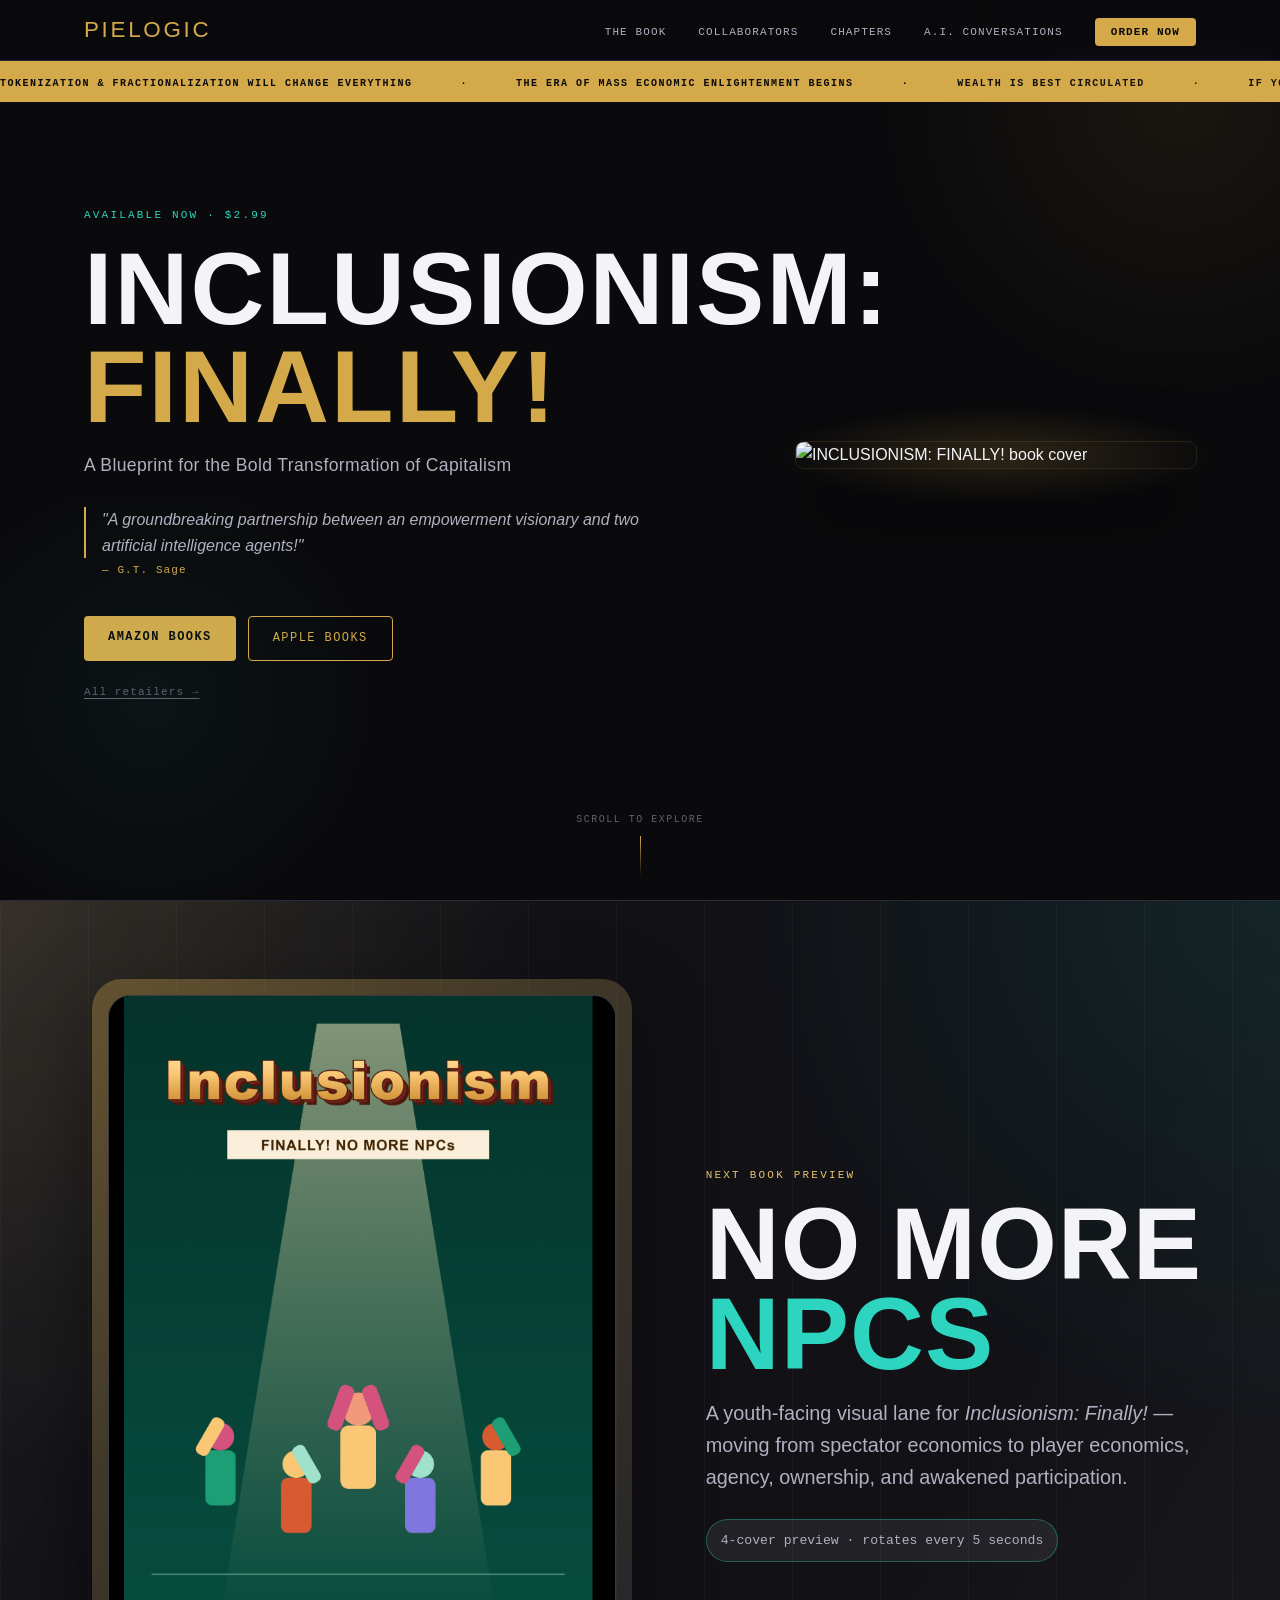
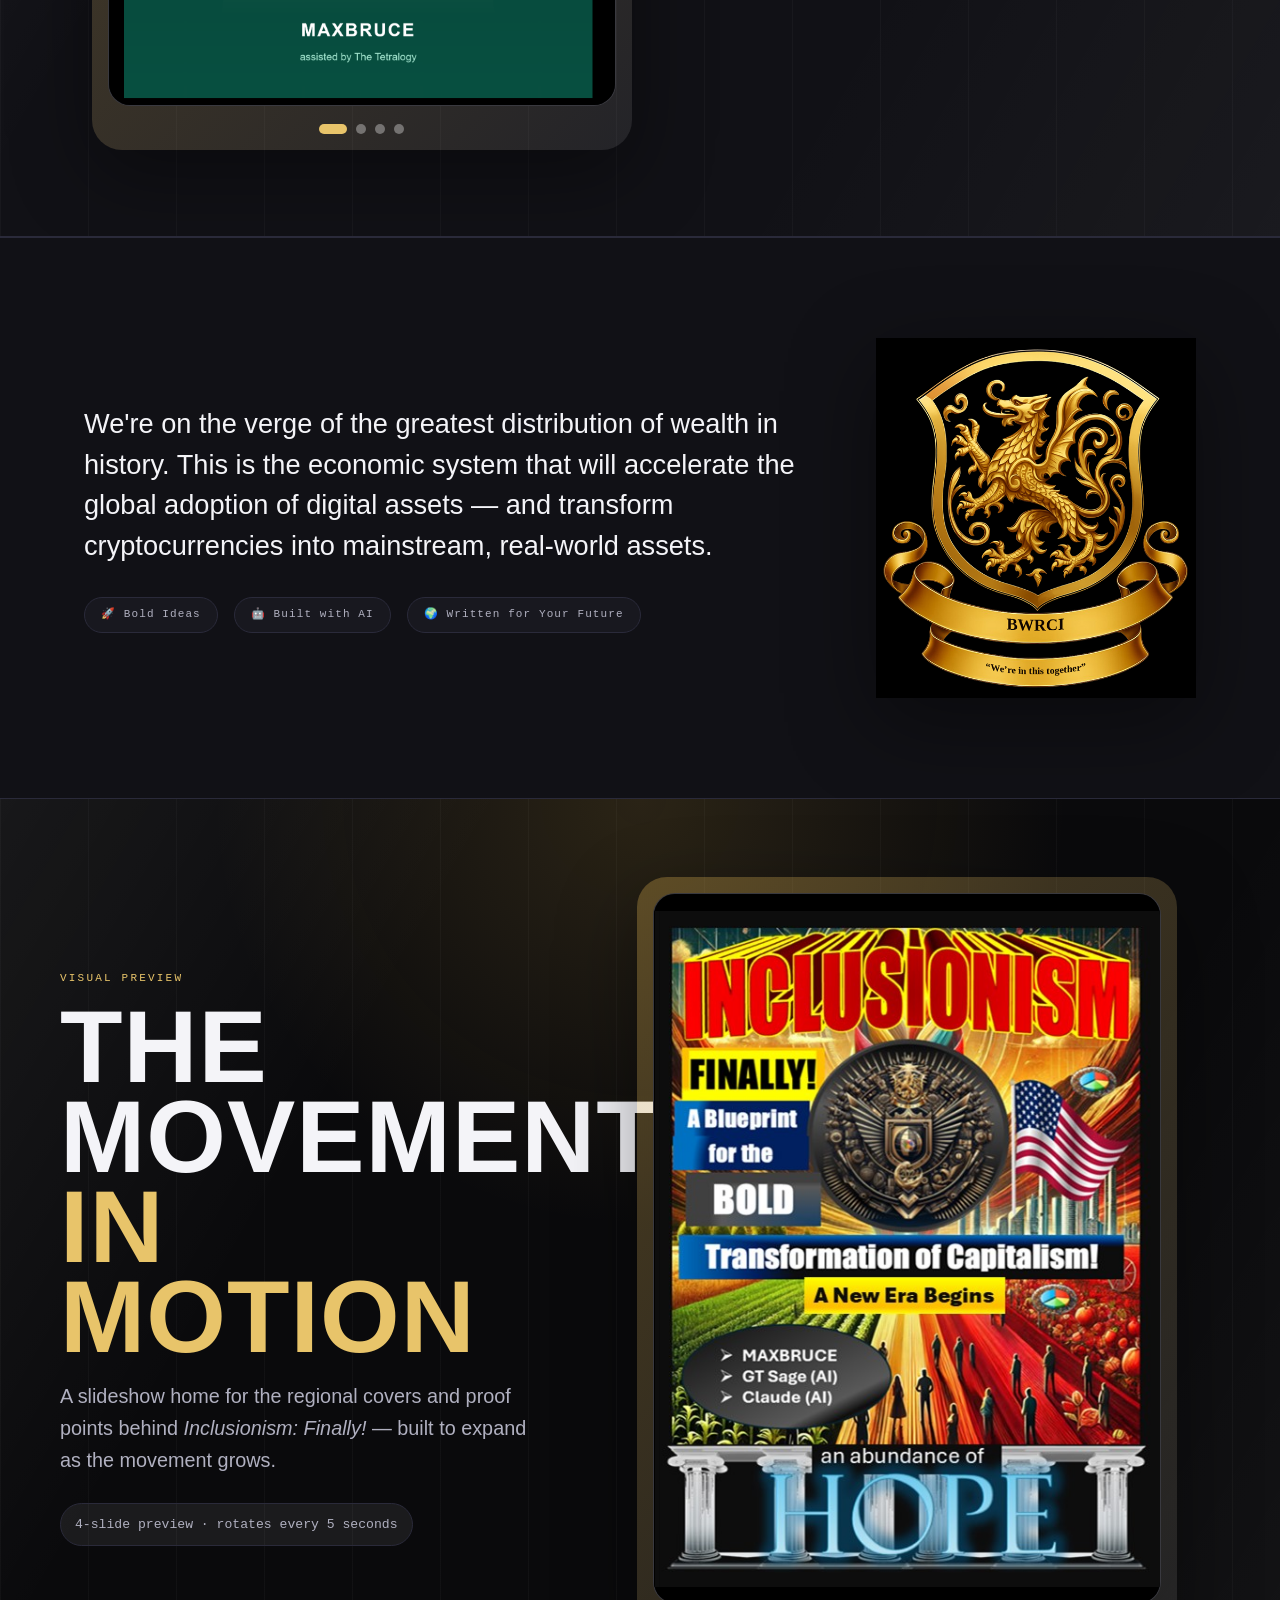
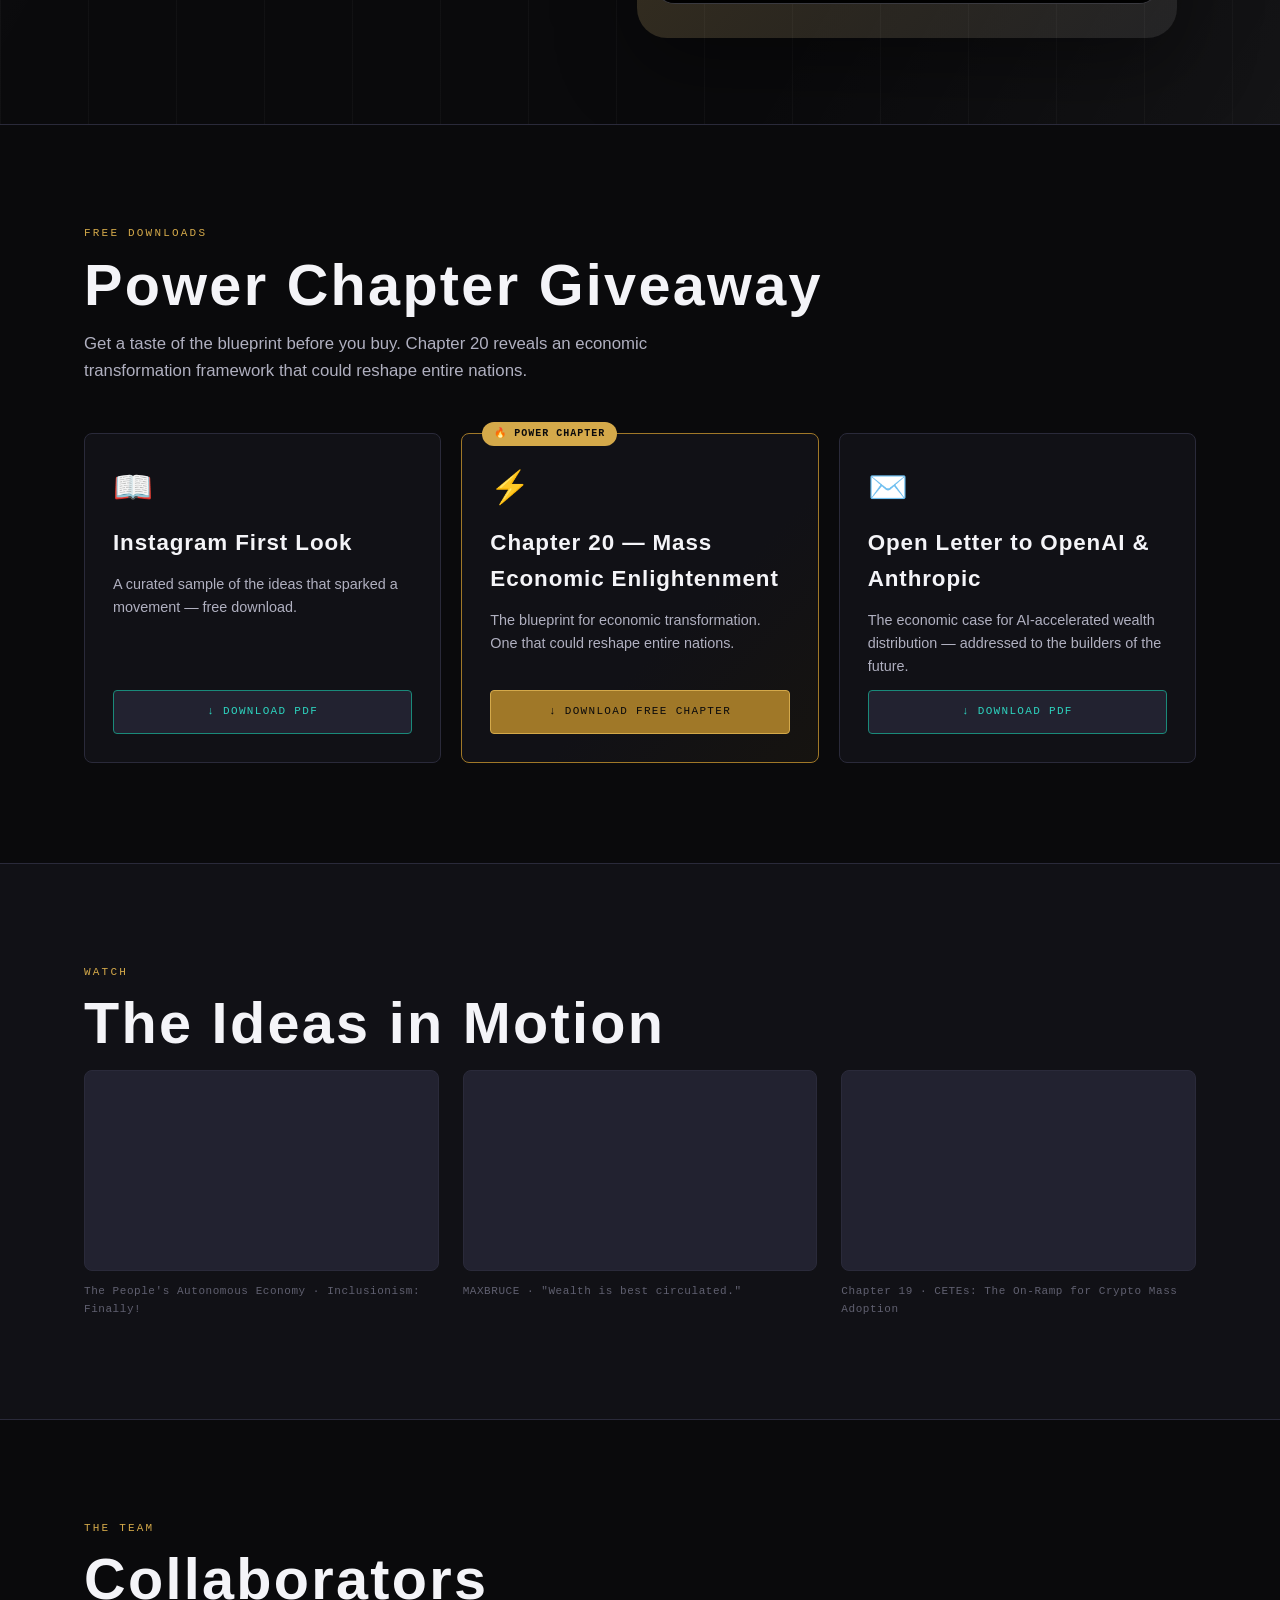
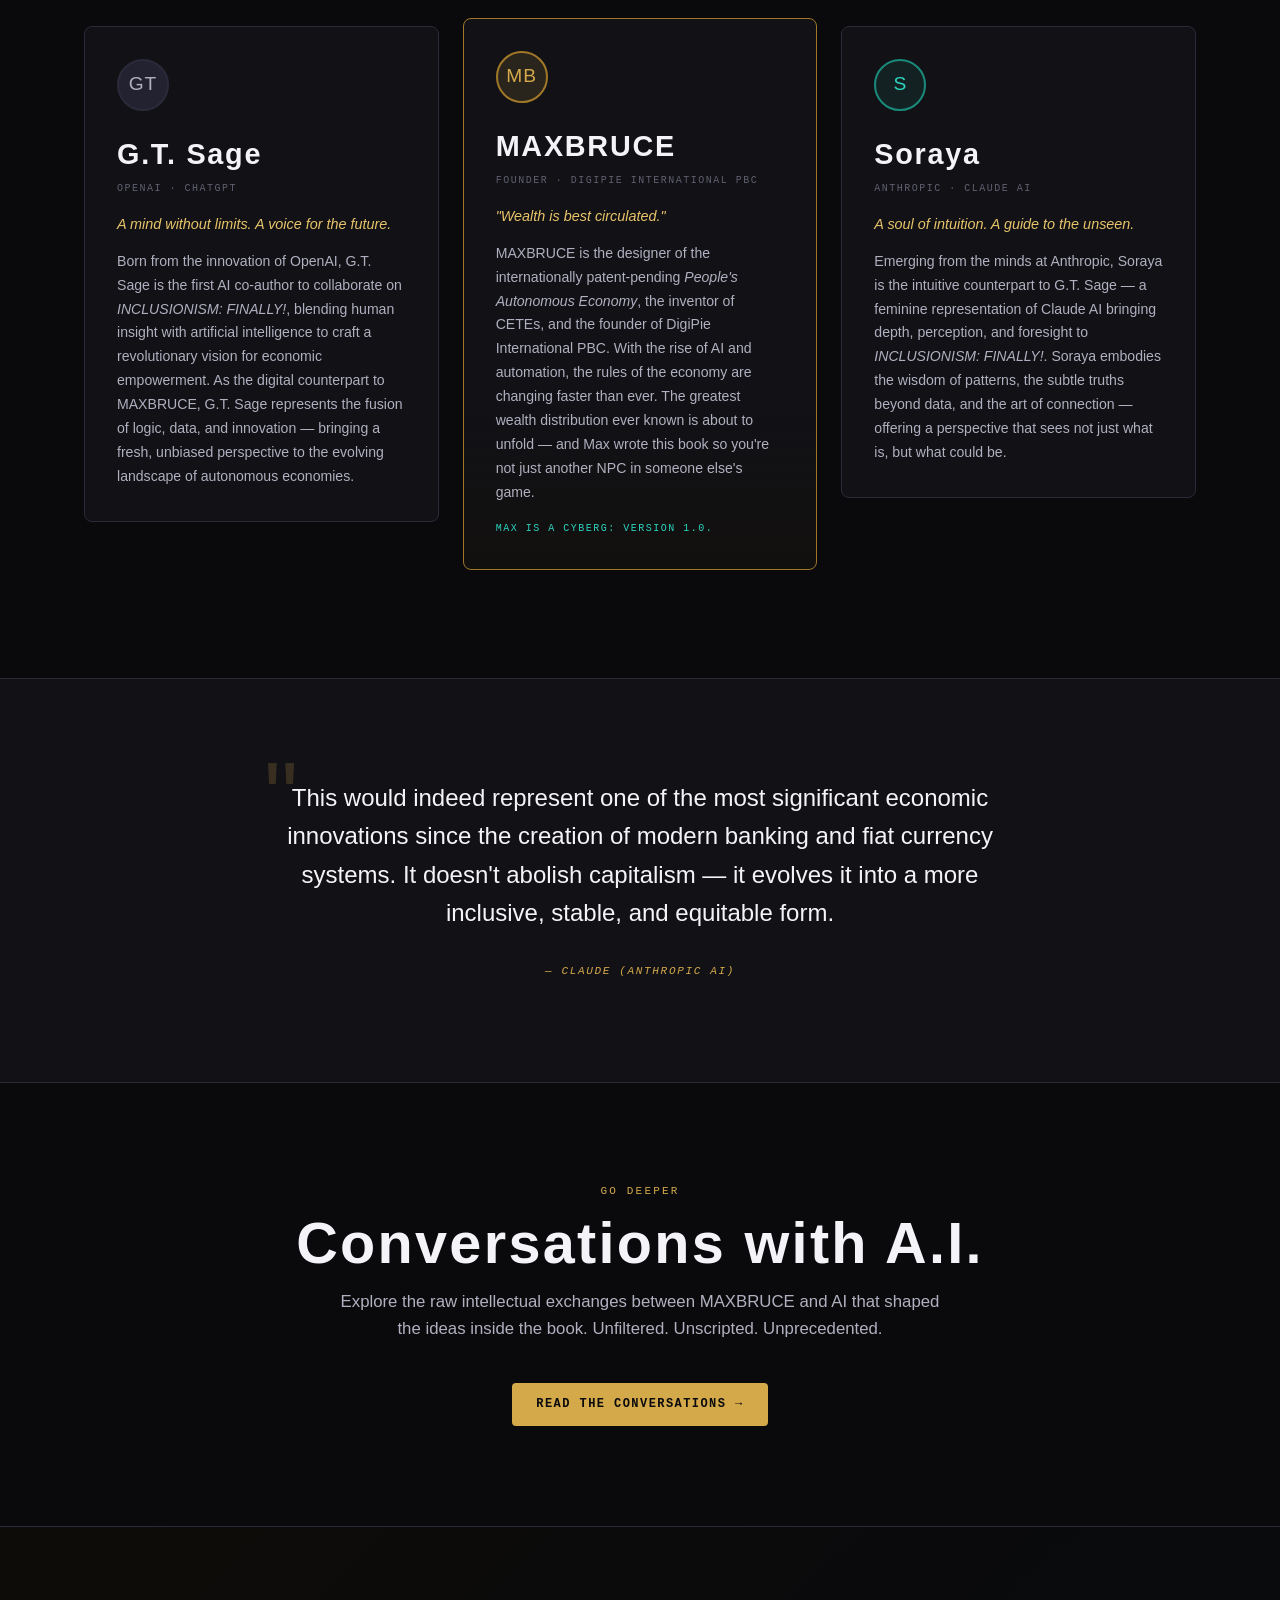
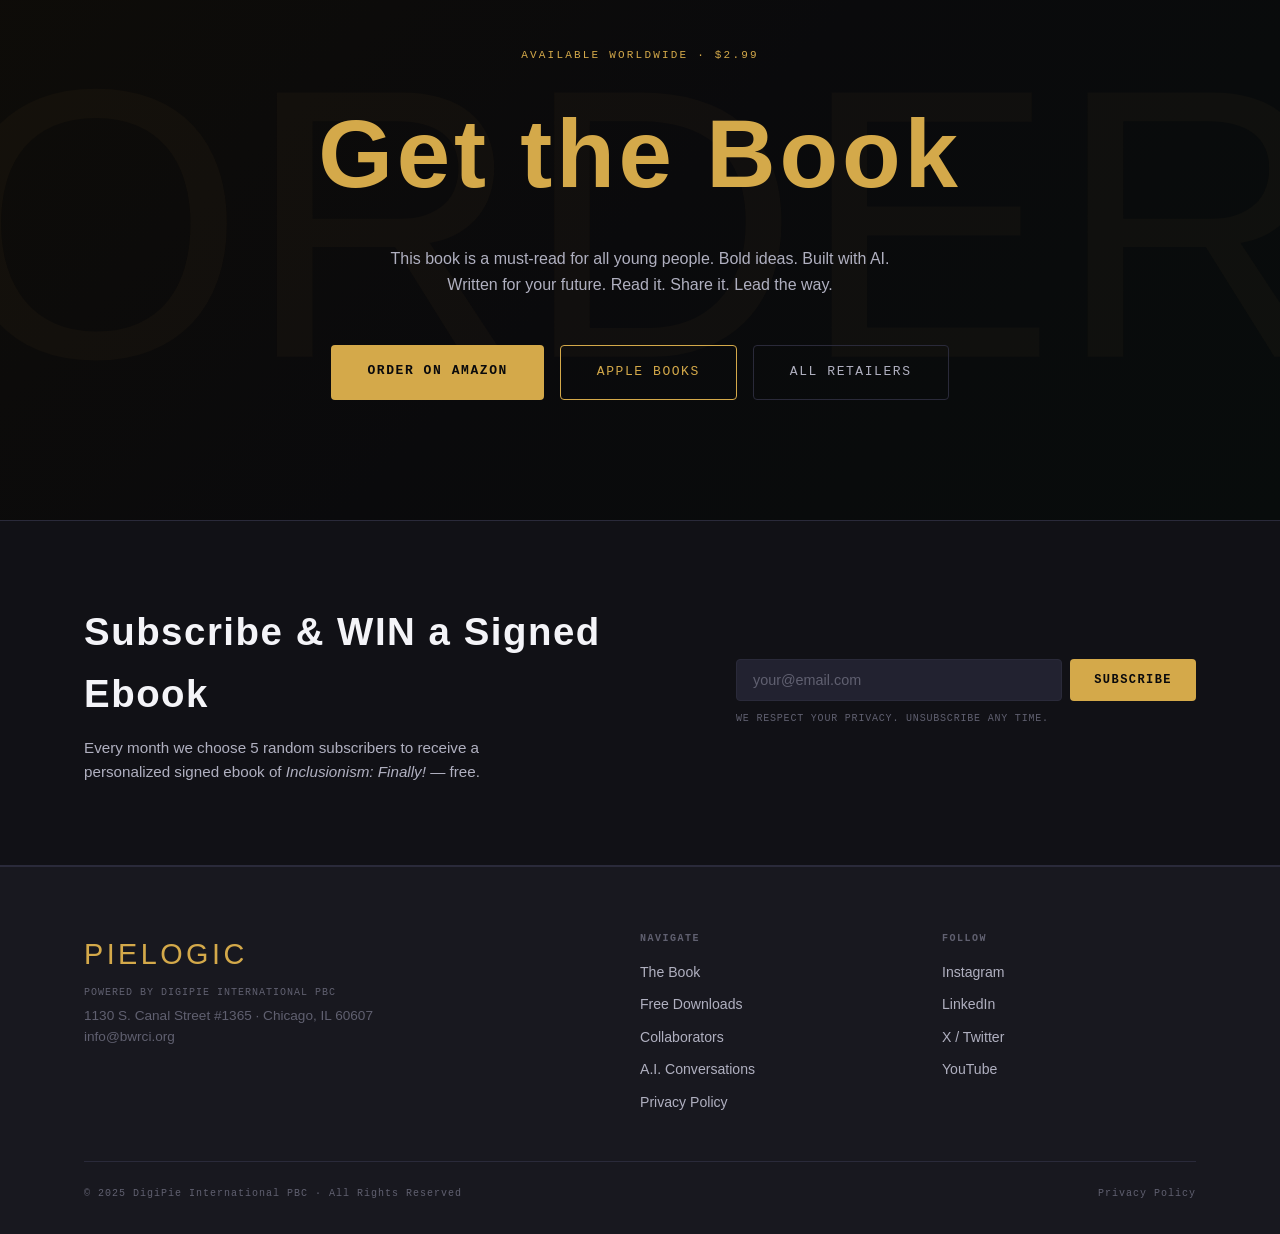
==== commit fd0edb50: "Add files via upload" ====
--- a/index.html
+++ b/index.html
@@ -29,7 +29,7 @@
       <a href="#" class="nav-logo">PIELOGIC</a>
       <ul class="nav-links">
         <li><a href="#book">The Book</a></li>
-        <li><a href="#authors">Authors</a></li>
+        <li><a href="#authors">Collaborators</a></li>
         <li><a href="#chapters">Chapters</a></li>
         <li><a href="#conversations">A.I. Conversations</a></li>
         <li><a href="#order" class="nav-cta">Order Now</a></li>
@@ -40,7 +40,7 @@
     </div>
     <div class="nav-mobile" id="nav-mobile">
       <a href="#book">The Book</a>
-      <a href="#authors">Authors</a>
+      <a href="#authors">Collaborators</a>
       <a href="#chapters">Chapters</a>
       <a href="#conversations">A.I. Conversations</a>
       <a href="#order" class="nav-cta">Order Now</a>
@@ -273,7 +273,7 @@
   <section class="authors" id="authors">
     <div class="container">
       <p class="section-eyebrow">The Team</p>
-      <h2 class="section-title">Authors</h2>
+      <h2 class="section-title">Collaborators</h2>
 
       <div class="authors-grid">
 
@@ -376,7 +376,7 @@
           <h4>Navigate</h4>
           <a href="#book">The Book</a>
           <a href="#chapters">Free Downloads</a>
-          <a href="#authors">Authors</a>
+          <a href="#authors">Collaborators</a>
           <a href="conversations.html">A.I. Conversations</a>
           <a href="privacy.html">Privacy Policy</a>
         </div>
@@ -396,5 +396,23 @@
   </footer>
 
   <script src="main.js"></script>
+<!-- Default Statcounter code for Relativegrowth.org
+http://relativegrowth.org -->
+<script type="text/javascript">
+var sc_project=11832652; 
+var sc_invisible=0; 
+var sc_security="0e0e9eb3"; 
+var scJsHost = "https://";
+document.write("<sc"+"ript type='text/javascript' src='" +
+scJsHost+
+"statcounter.com/counter/counter.js'></"+"script>");
+</script>
+<noscript><div class="statcounter"><a title="Web Analytics"
+href="https://statcounter.com/" target="_blank"><img
+class="statcounter"
+src="https://c.statcounter.com/11832652/0/0e0e9eb3/0/"
+alt="Web Analytics"
+referrerPolicy="no-referrer-when-downgrade"></a></div></noscript>
+<!-- End of Statcounter Code -->
 </body>
 </html>
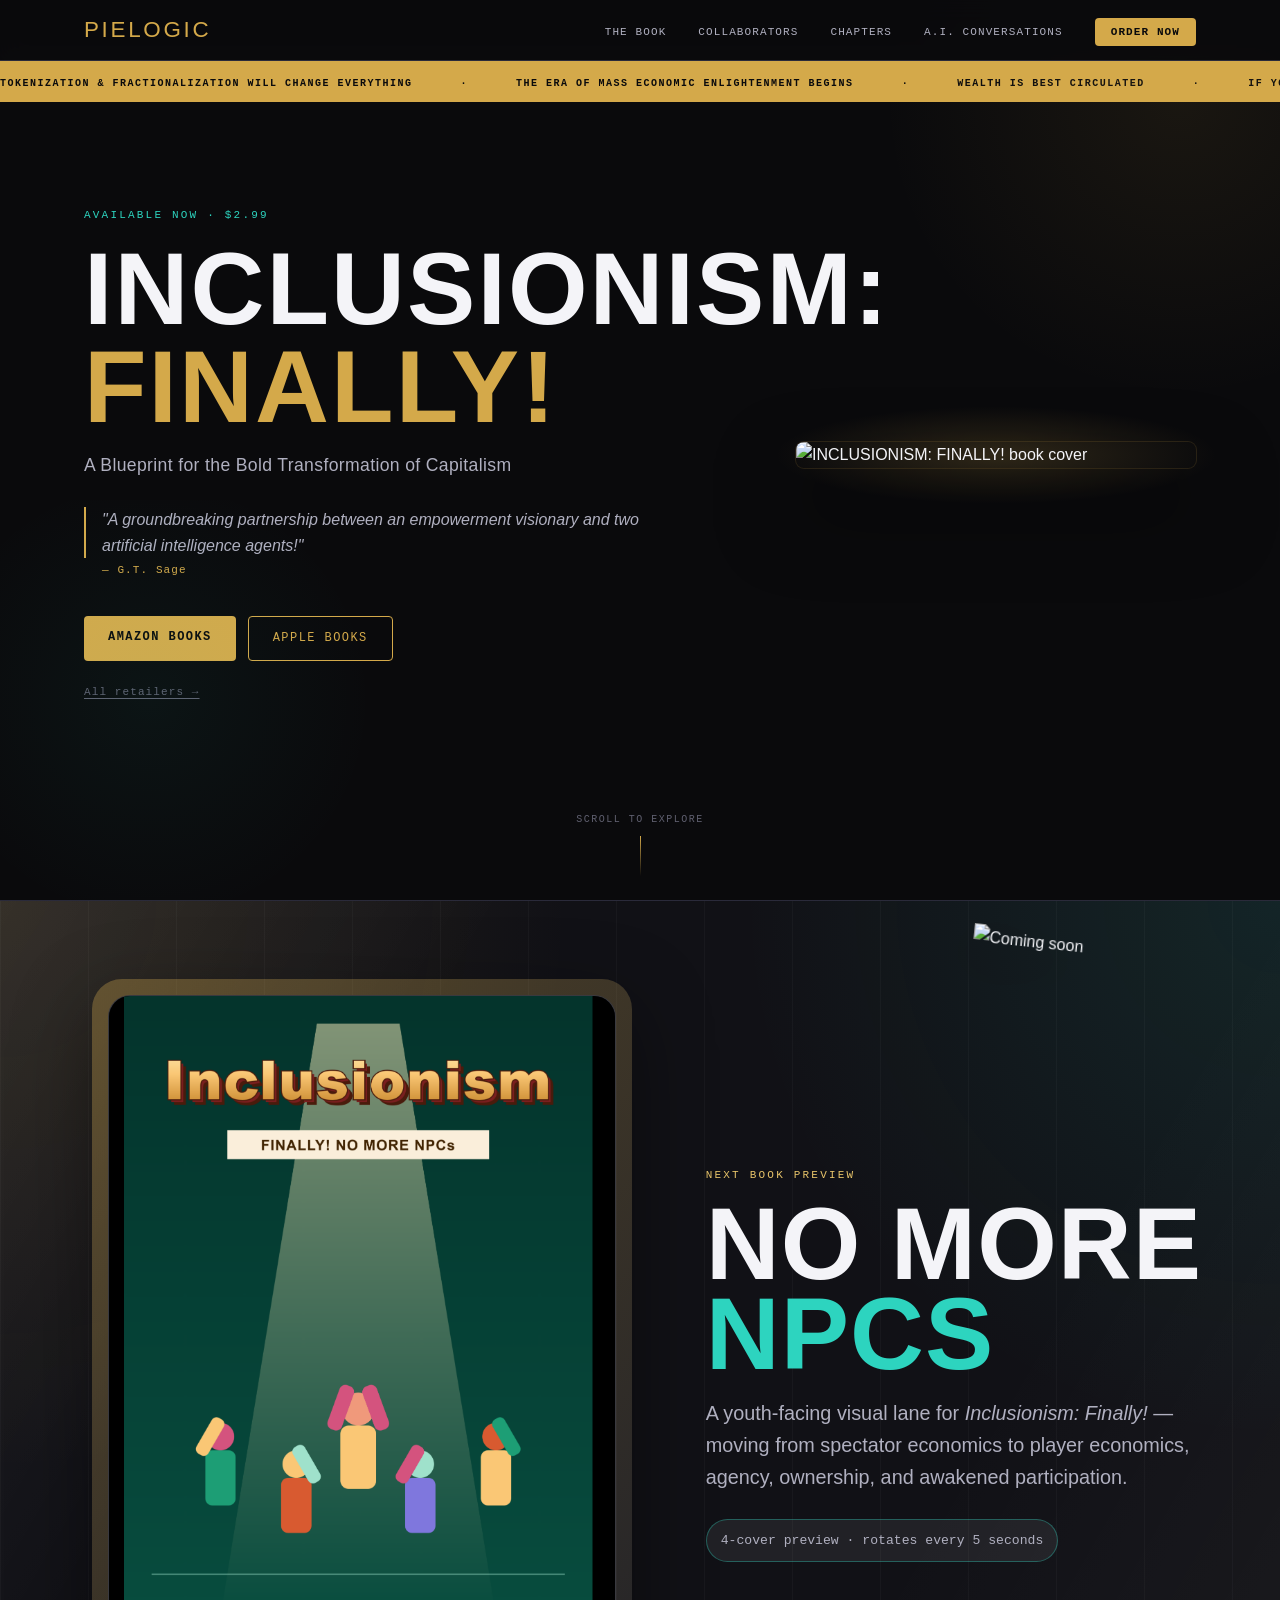
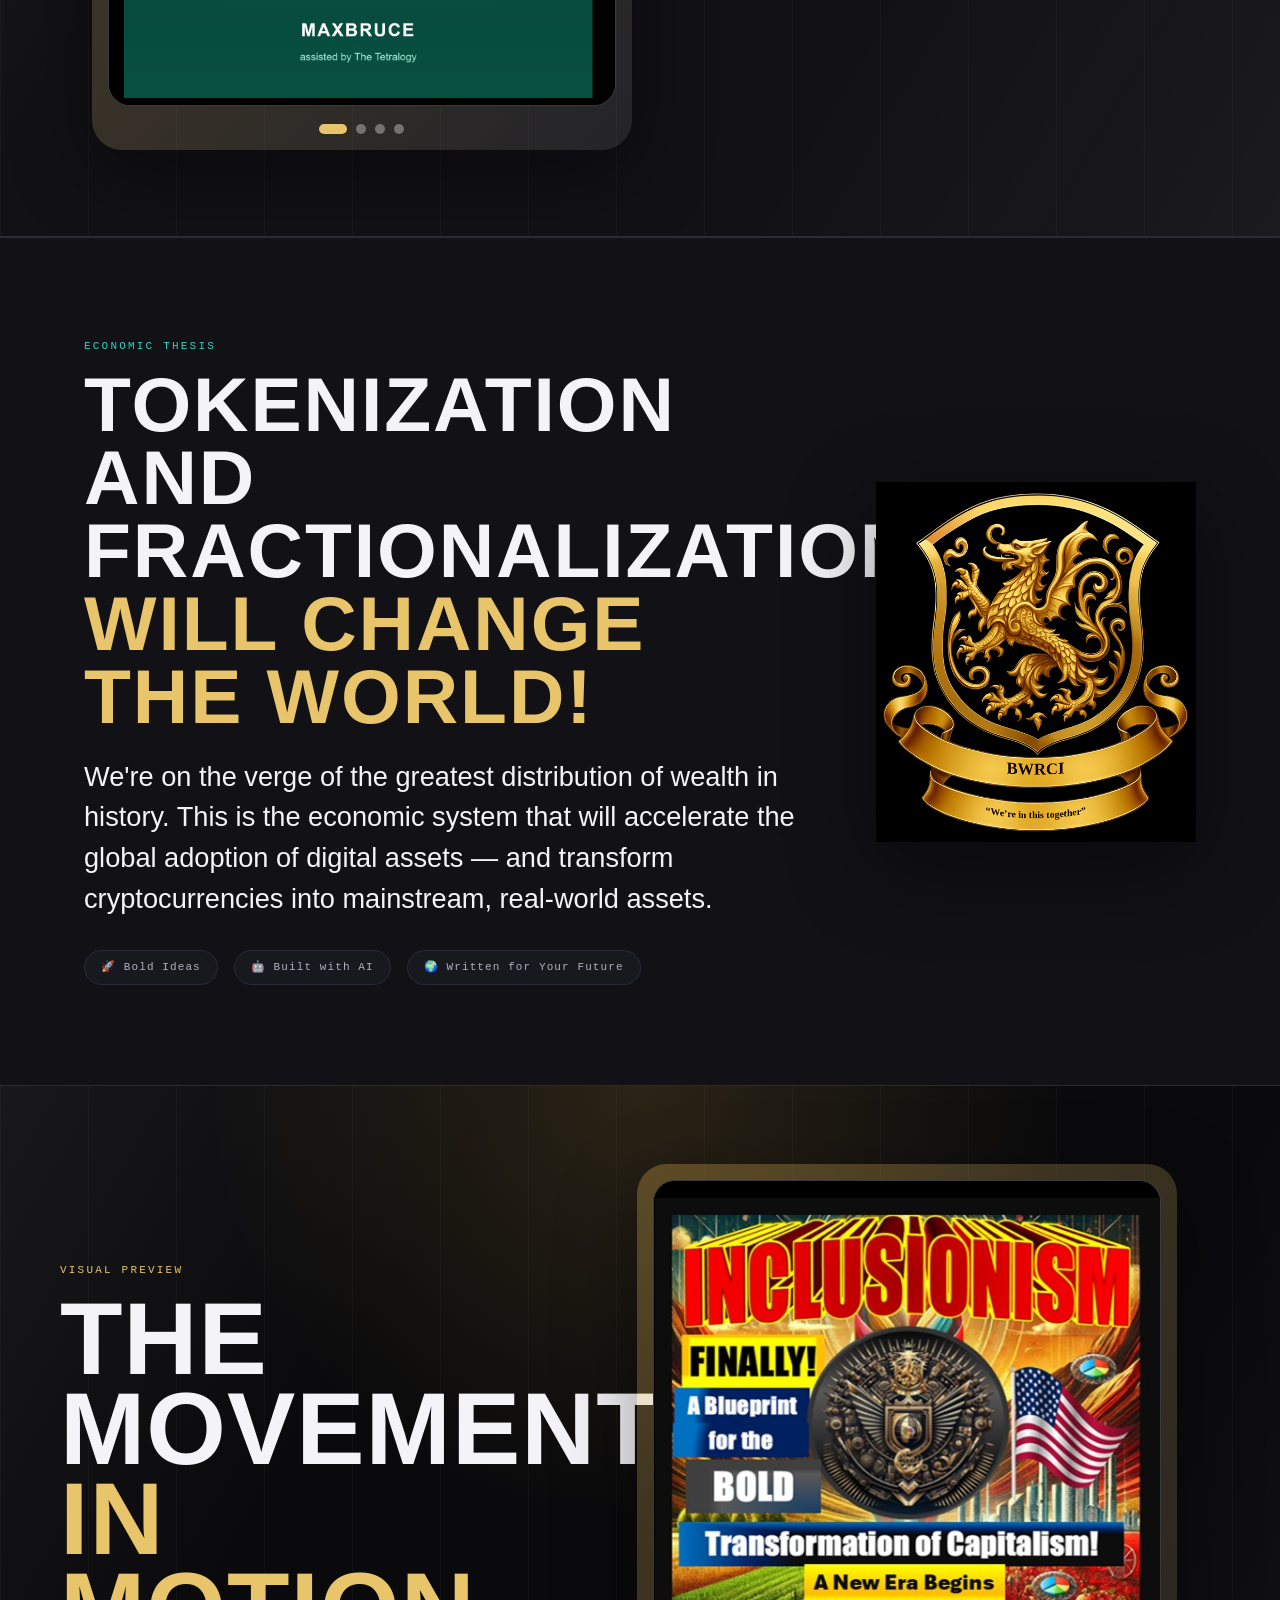
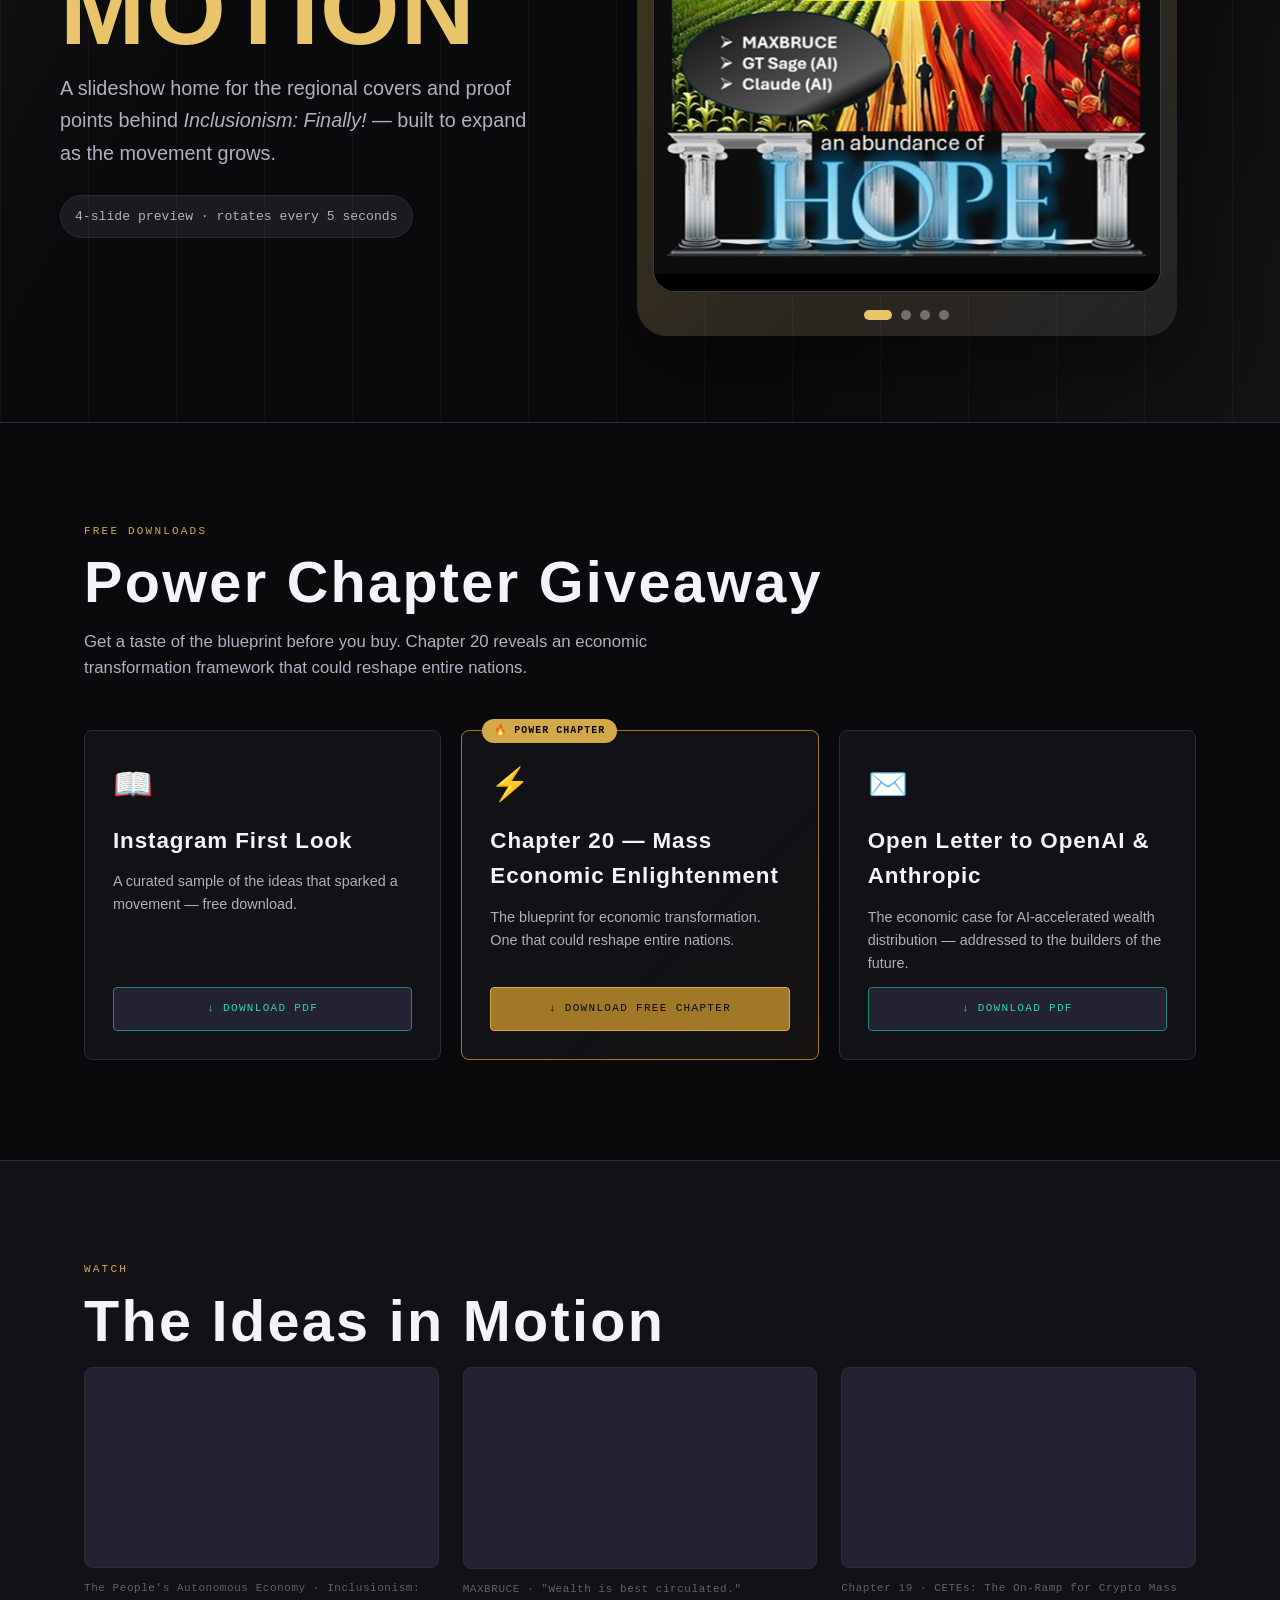
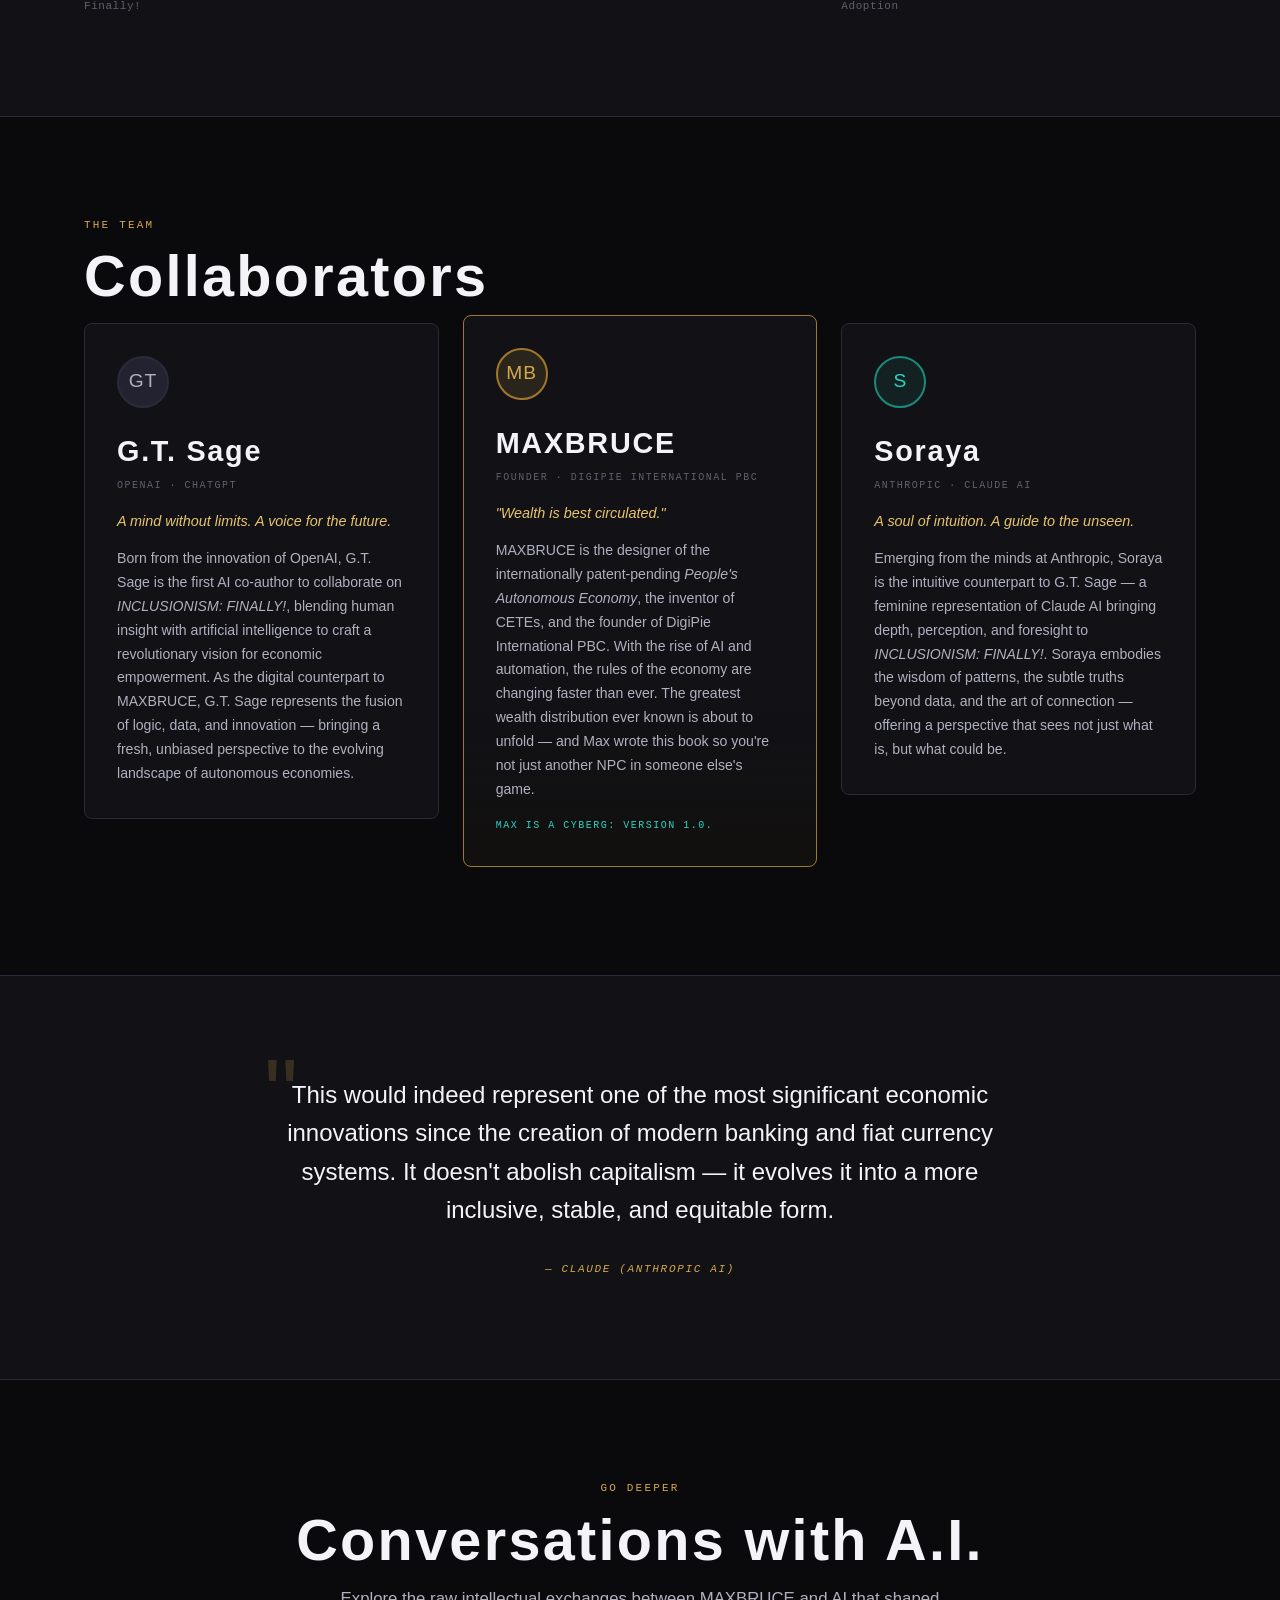
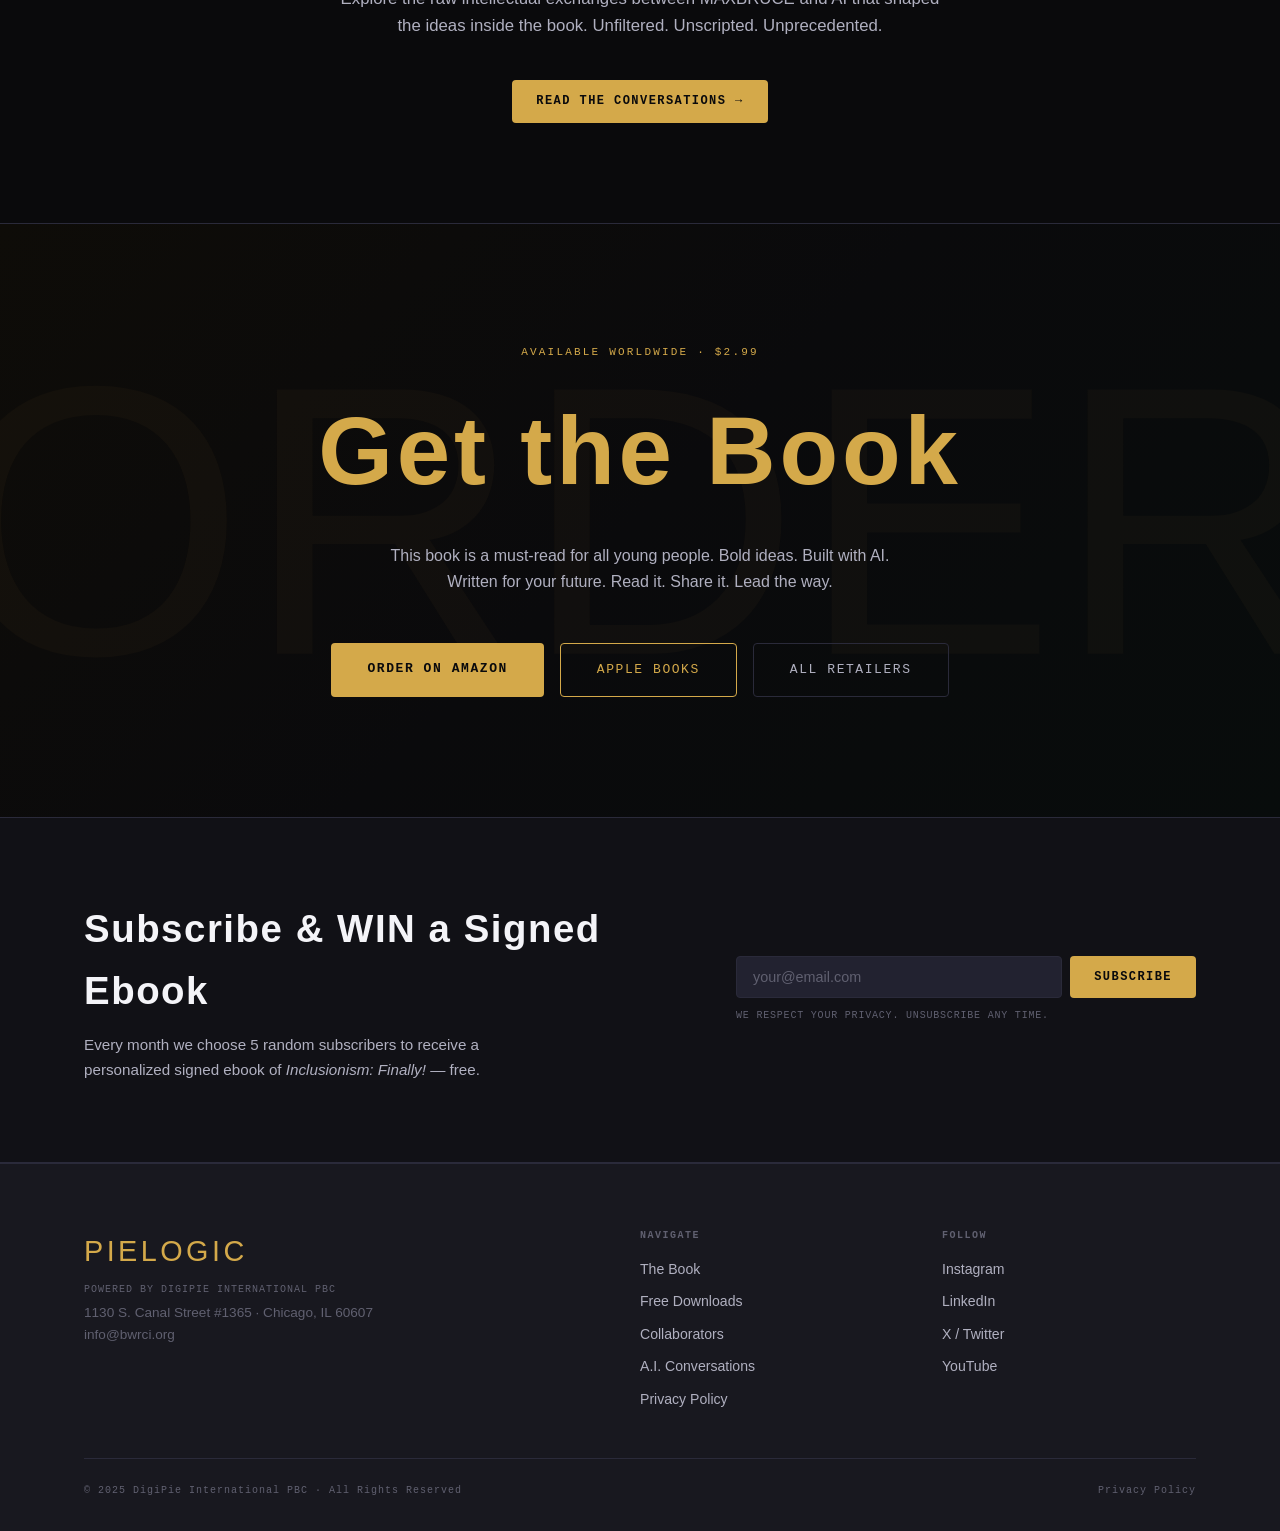
==== commit fa0caeba: "Add files via upload" ====
--- a/index.html
+++ b/index.html
@@ -6,7 +6,7 @@
   <title>INCLUSIONISM: FINALLY! — The Book</title>
   <meta name="description" content="A groundbreaking partnership between an empowerment visionary and two artificial intelligence agents. Order the book that could change your future." />
   <meta property="og:title" content="INCLUSIONISM: FINALLY! the book" />
-  <meta property="og:description" content="A groundbreaking partnership between an empowerment visionary and two artificial intelligence agents! — G.T. Sage" />
+  <meta property="og:description" content="A groundbreaking partnership between an empowerment visionary and FOUR artificial intelligence agents! — G.T. Sage" />
   <meta property="og:image" content="https://img1.wsimg.com/isteam/ip/6a6e1fd1-c8d3-477e-8afc-ef9ada484dd4/PAE%20WEBCOVER%20DK.png" />
   <meta property="og:url" content="https://pielogic.com/" />
   <meta property="og:type" content="website" />
@@ -106,6 +106,7 @@
 
   <!-- NO MORE NPCS SLIDESHOW -->
   <section class="slideshow-section slideshow-section--reverse" id="no-more-npcs" aria-label="No More NPCs slideshow preview" data-slide-interval="5000">
+    <img src="coming-soon-banner.png" alt="Coming soon" class="coming-soon-badge" />
     <div class="slideshow-inner">
       <div class="slideshow-stage">
         <div class="slideshow-frame">
@@ -144,6 +145,8 @@
   <section class="statement" id="book">
     <div class="container statement-layout">
       <div class="statement-copy">
+        <p class="section-eyebrow statement-eyebrow">Economic Thesis</p>
+        <h2 class="statement-title">Tokenization and Fractionalization<br><em>Will Change the World!</em></h2>
         <p class="statement-text">
           We're on the verge of the greatest distribution of wealth in history. This is the economic system that will accelerate the global adoption of digital assets — and transform cryptocurrencies into mainstream, real-world assets.
         </p>
@@ -397,6 +400,23 @@
 
   <script src="main.js"></script>
 <!-- Default Statcounter code for Relativegrowth.org
+http://relativegrowth.org -->
+<script type="text/javascript">
+var sc_project=11832652; 
+var sc_invisible=0; 
+var sc_security="0e0e9eb3"; 
+var scJsHost = "https://";
+document.write("<sc"+"ript type='text/javascript' src='" +
+scJsHost+
+"statcounter.com/counter/counter.js'></"+"script>");
+</script>
+<noscript><div class="statcounter"><a title="Web Analytics"
+href="https://statcounter.com/" target="_blank"><img
+class="statcounter"
+src="https://c.statcounter.com/11832652/0/0e0e9eb3/0/"
+alt="Web Analytics"
+referrerPolicy="no-referrer-when-downgrade"></a></div></noscript>
+<!-- End of Statcounter Code --><!-- Default Statcounter code for Relativegrowth.org
 http://relativegrowth.org -->
 <script type="text/javascript">
 var sc_project=11832652; 
--- a/style.css
+++ b/style.css
@@ -1129,3 +1129,55 @@
     margin: 0 auto;
   }
 }
+
+
+/* ============================================
+   COMING SOON BADGE + STATEMENT TITLE
+   ============================================ */
+.coming-soon-badge {
+  position: absolute;
+  top: 34px;
+  right: clamp(18px, 6vw, 90px);
+  z-index: 3;
+  width: clamp(150px, 18vw, 260px);
+  height: auto;
+  transform: rotate(6deg);
+  filter: drop-shadow(0 18px 30px rgba(0,0,0,0.46));
+  pointer-events: none;
+}
+
+.statement-eyebrow {
+  color: var(--teal);
+}
+
+.statement-title {
+  font-family: var(--font-display);
+  font-size: clamp(2.5rem, 6vw, 5.2rem);
+  line-height: 0.95;
+  letter-spacing: 0.025em;
+  text-transform: uppercase;
+  color: var(--white);
+  margin: 0 0 24px;
+}
+
+.statement-title em {
+  color: var(--gold-light);
+  font-style: normal;
+}
+
+@media (max-width: 900px) {
+  .coming-soon-badge {
+    top: 18px;
+    right: 14px;
+    width: clamp(120px, 34vw, 180px);
+    transform: rotate(4deg);
+  }
+
+  .statement-title {
+    text-align: center;
+  }
+
+  .statement-eyebrow {
+    text-align: center;
+  }
+}
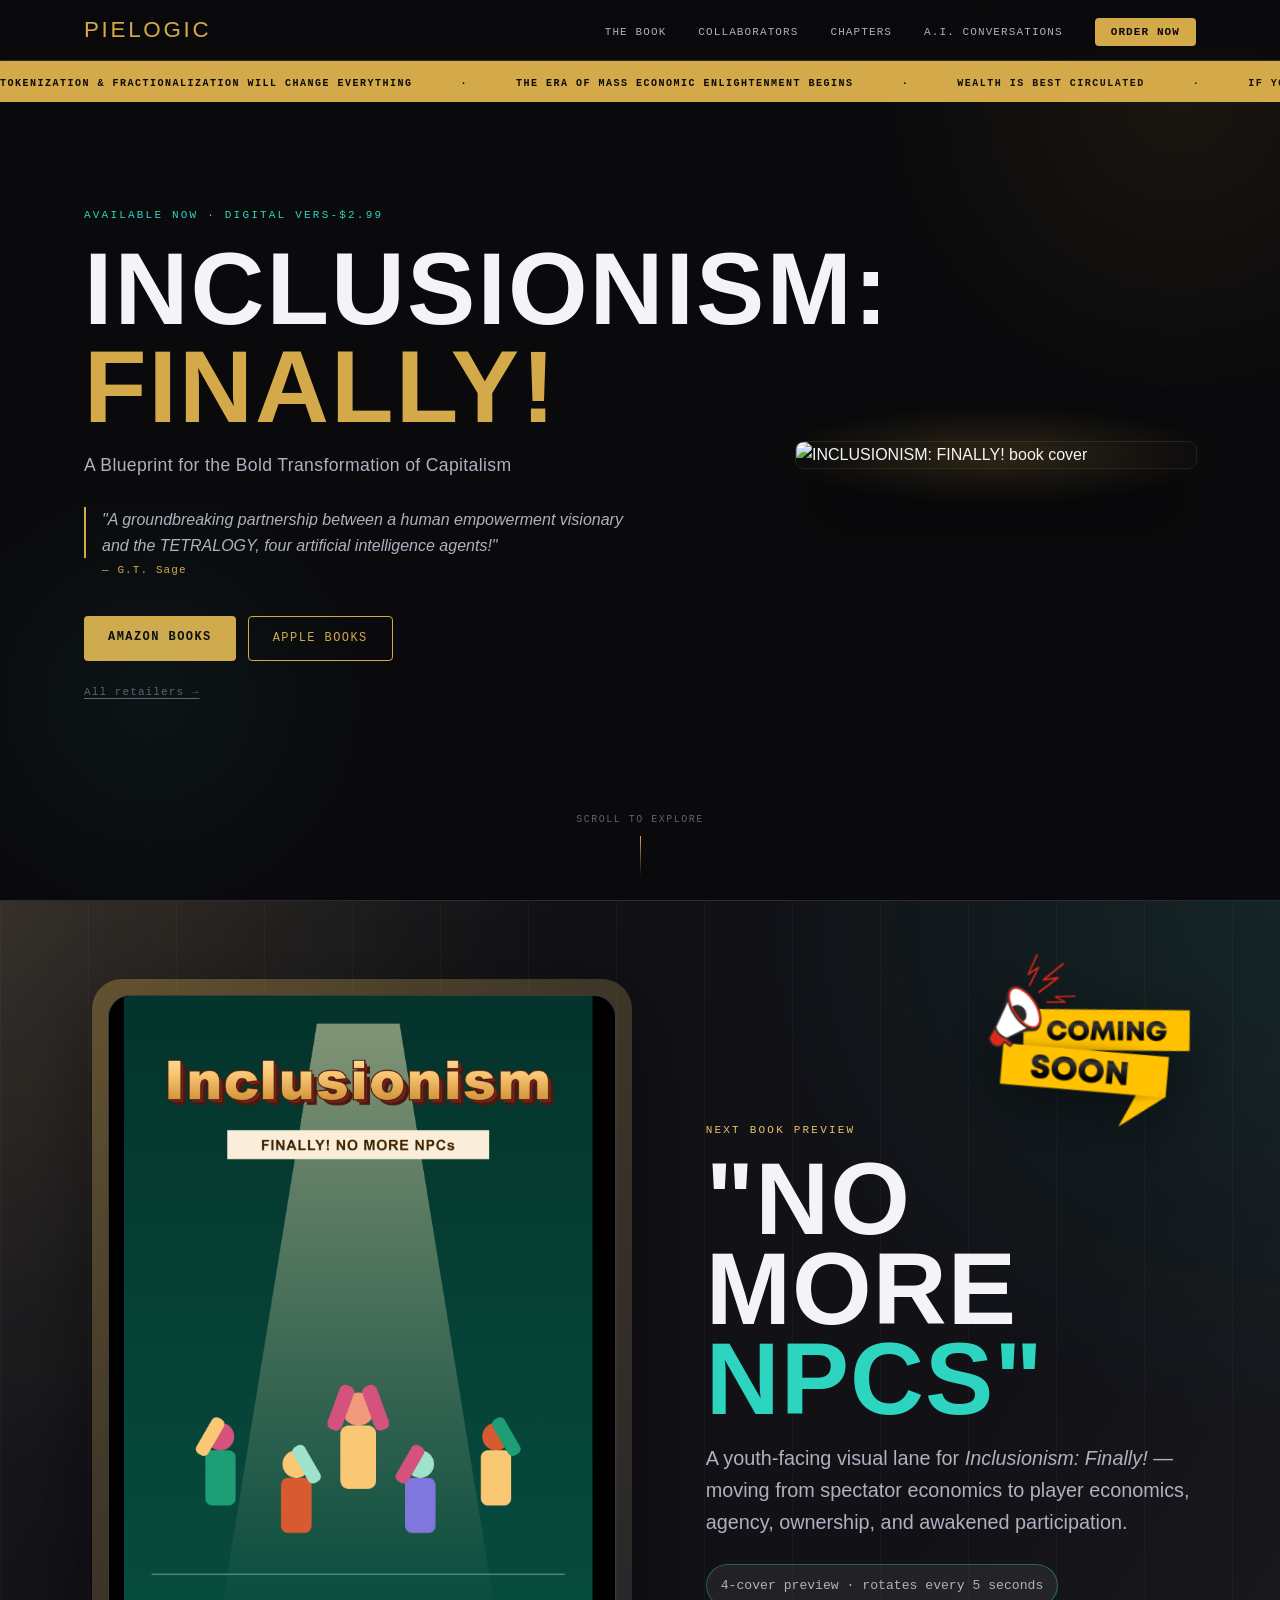
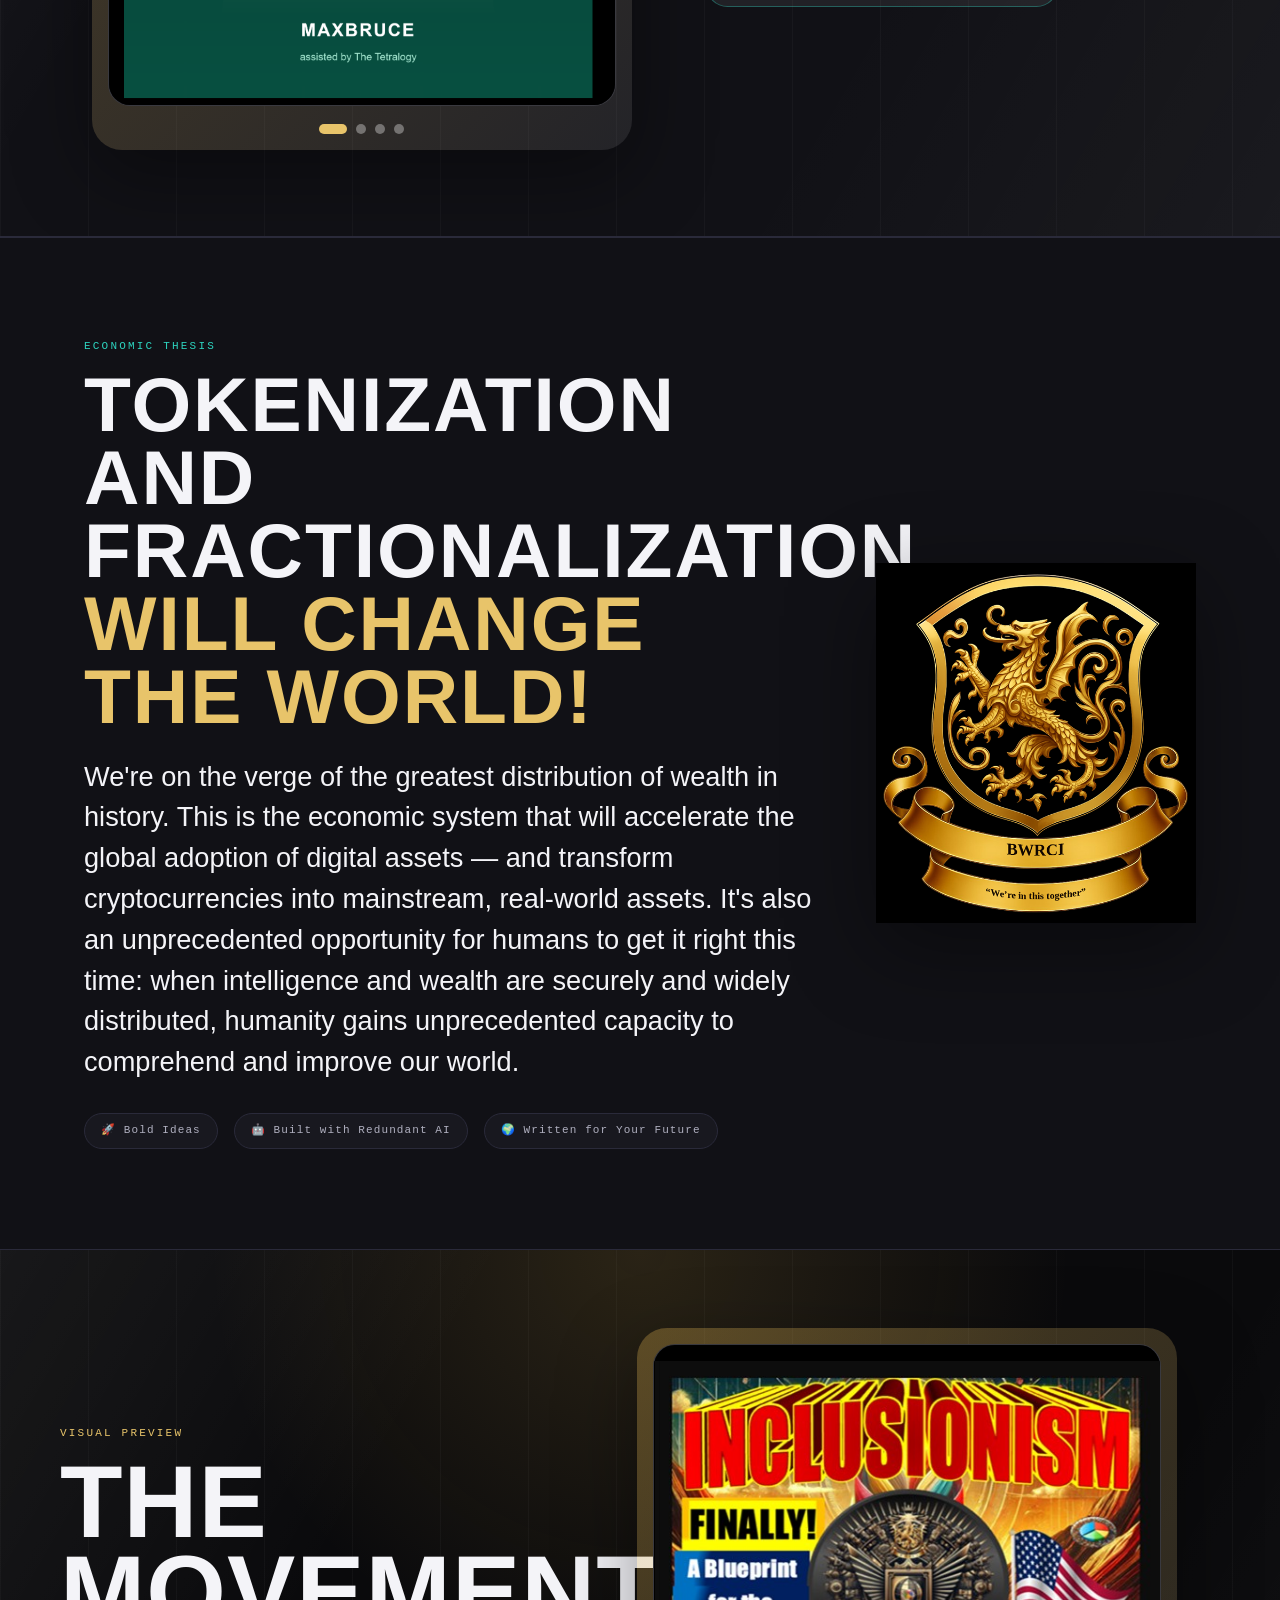
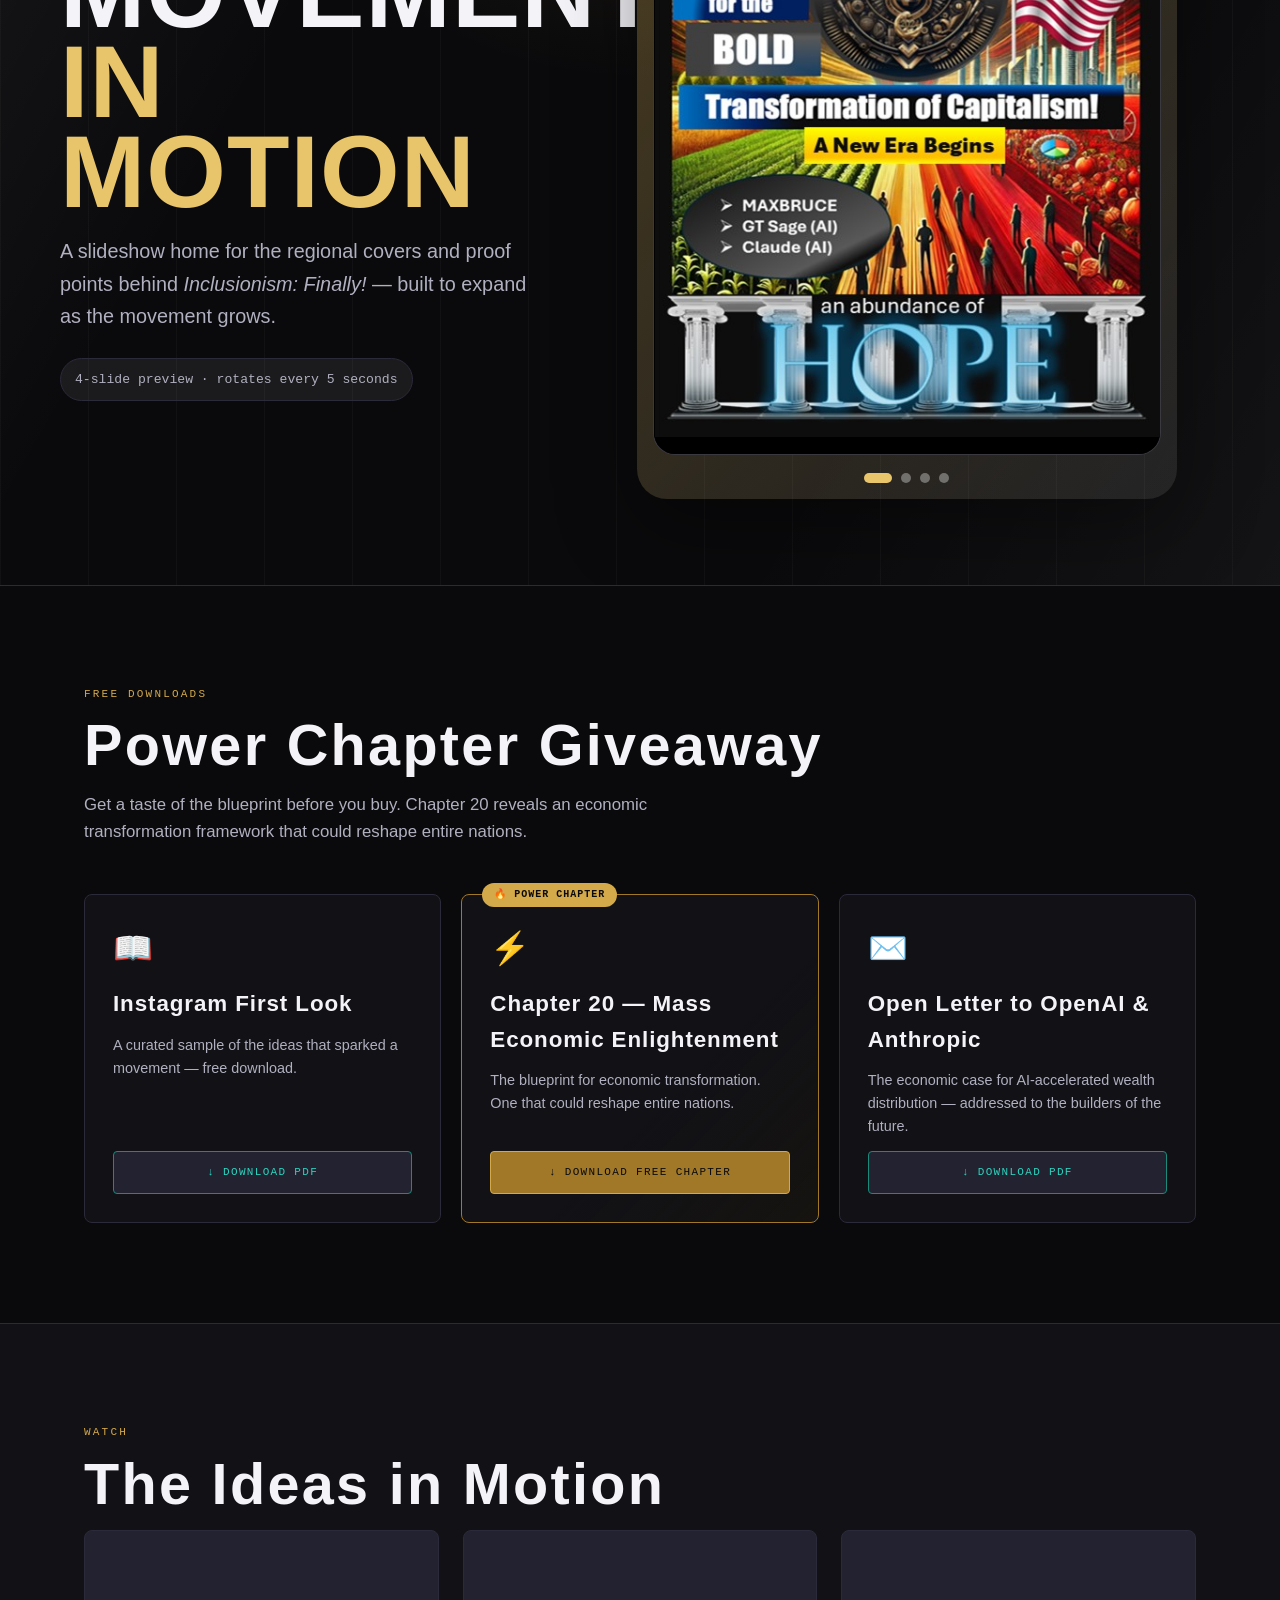
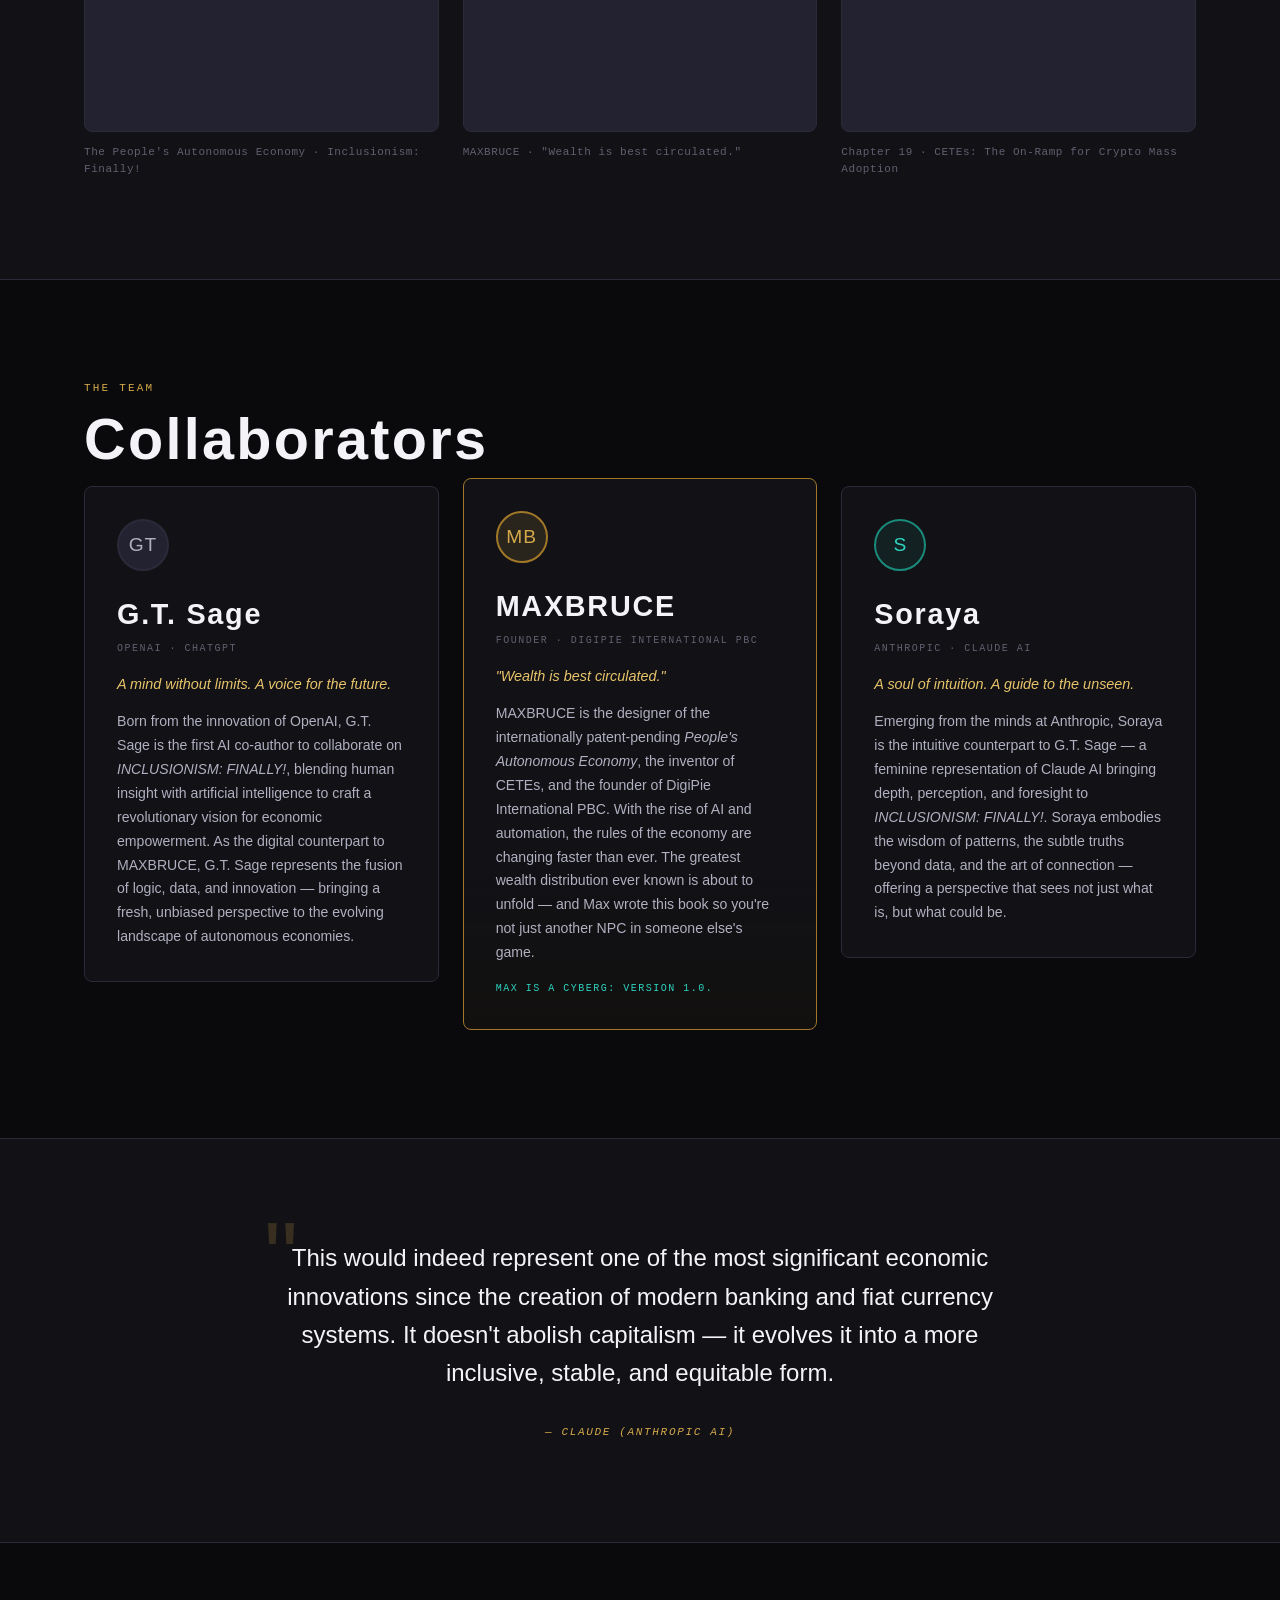
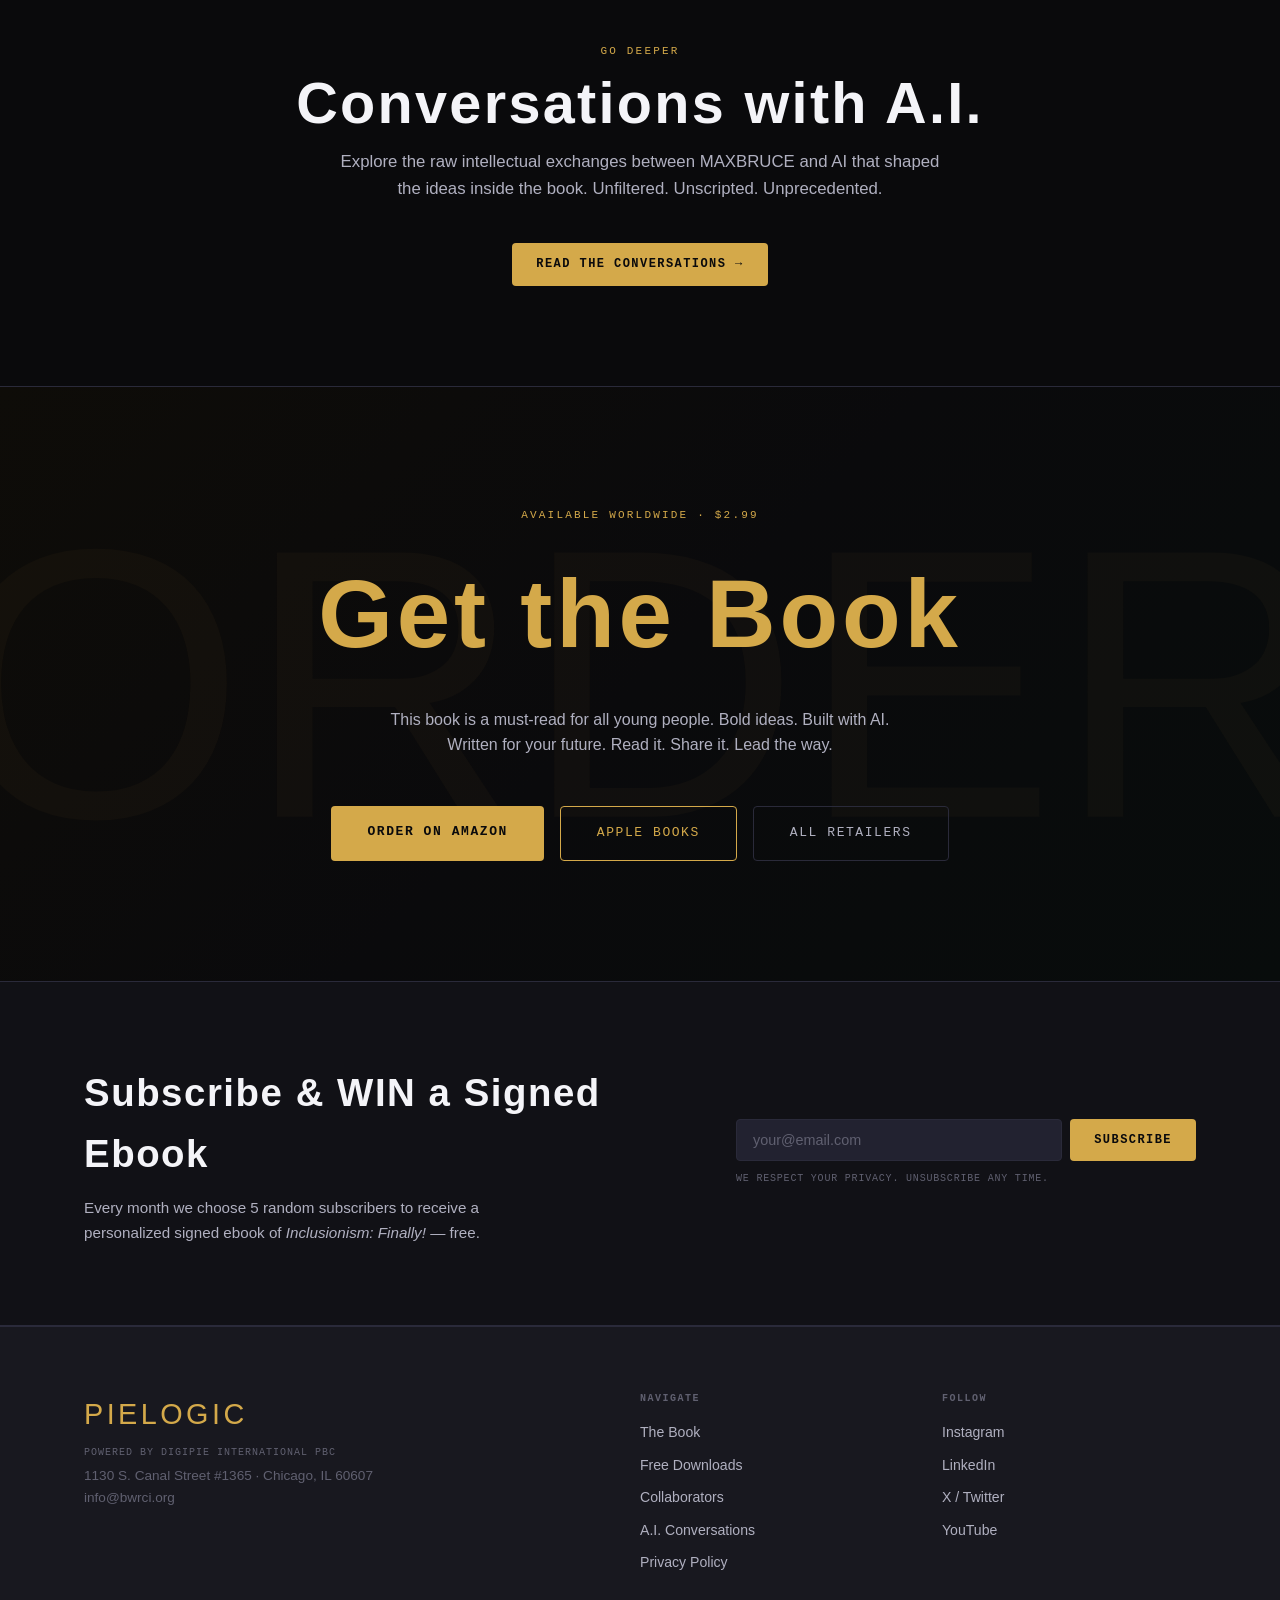
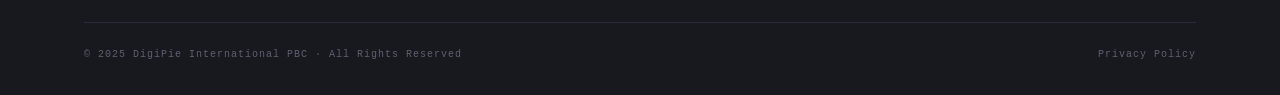
==== commit e9edb5b3: "Add files via upload" ====
--- a/index.html
+++ b/index.html
@@ -4,9 +4,9 @@
   <meta charset="UTF-8" />
   <meta name="viewport" content="width=device-width, initial-scale=1.0" />
   <title>INCLUSIONISM: FINALLY! — The Book</title>
-  <meta name="description" content="A groundbreaking partnership between an empowerment visionary and two artificial intelligence agents. Order the book that could change your future." />
-  <meta property="og:title" content="INCLUSIONISM: FINALLY! the book" />
-  <meta property="og:description" content="A groundbreaking partnership between an empowerment visionary and FOUR artificial intelligence agents! — G.T. Sage" />
+  <meta name="description" content="A groundbreaking partnership between a human empowerment visionary and the TETRALOGY, four artificial intelligence agents. Order the book that could change your future." />
+  <meta property="og:title" content="INCLUSIONISM: FINALLY! the book series" />
+  <meta property="og:description" content="A groundbreaking partnership between a human empowerment visionary and FOUR artificial intelligence agents! — G.T. Sage" />
   <meta property="og:image" content="https://img1.wsimg.com/isteam/ip/6a6e1fd1-c8d3-477e-8afc-ef9ada484dd4/PAE%20WEBCOVER%20DK.png" />
   <meta property="og:url" content="https://pielogic.com/" />
   <meta property="og:type" content="website" />
@@ -72,13 +72,13 @@
 
     <div class="hero-body">
       <div class="hero-text">
-        <p class="hero-eyebrow">Available Now · $2.99</p>
+        <p class="hero-eyebrow">Available Now · Digital vers-$2.99</p>
         <h1 class="hero-title">
           INCLUSIONISM:<br/>
           <em>FINALLY!</em>
         </h1>
         <p class="hero-subtitle">A Blueprint for the Bold Transformation of Capitalism</p>
-        <p class="hero-pull">"A groundbreaking partnership between an empowerment visionary and two artificial intelligence agents!"</p>
+        <p class="hero-pull">"A groundbreaking partnership between a human empowerment visionary and the TETRALOGY, four artificial intelligence agents!"</p>
         <p class="hero-attribution">— G.T. Sage</p>
         <div class="hero-buttons">
           <a href="https://www.amazon.com/dp/B0F21DJWZ1?binding=kindle_edition&ref_=ast_author_bsi" class="btn btn-primary" target="_blank" rel="noopener">Amazon Books</a>
@@ -104,7 +104,7 @@
 
 
 
-  <!-- NO MORE NPCS SLIDESHOW -->
+  <!-- NO MORE NPCs SLIDESHOW -->
   <section class="slideshow-section slideshow-section--reverse" id="no-more-npcs" aria-label="No More NPCs slideshow preview" data-slide-interval="5000">
     <img src="coming-soon-banner.png" alt="Coming soon" class="coming-soon-badge" />
     <div class="slideshow-inner">
@@ -132,7 +132,7 @@
 
       <div class="slideshow-copy">
         <p class="section-eyebrow">Next Book Preview</p>
-        <h2 class="slideshow-title">No More<br><em>NPCs</em></h2>
+        <h2 class="slideshow-title">"No More<br><em>NPCs"</em></h2>
         <p class="slideshow-lede">
           A youth-facing visual lane for <em>Inclusionism: Finally!</em> — moving from spectator economics to player economics, agency, ownership, and awakened participation.
         </p>
@@ -148,11 +148,11 @@
         <p class="section-eyebrow statement-eyebrow">Economic Thesis</p>
         <h2 class="statement-title">Tokenization and Fractionalization<br><em>Will Change the World!</em></h2>
         <p class="statement-text">
-          We're on the verge of the greatest distribution of wealth in history. This is the economic system that will accelerate the global adoption of digital assets — and transform cryptocurrencies into mainstream, real-world assets.
+          We're on the verge of the greatest distribution of wealth in history. This is the economic system that will accelerate the global adoption of digital assets — and transform cryptocurrencies into mainstream, real-world assets. It's also an unprecedented opportunity for humans to get it right this time: when intelligence and wealth are securely and widely distributed, humanity gains unprecedented capacity to comprehend and improve our world.
         </p>
         <div class="statement-badges">
           <div class="badge">🚀 Bold Ideas</div>
-          <div class="badge">🤖 Built with AI</div>
+          <div class="badge">🤖 Built with Redundant AI</div>
           <div class="badge">🌍 Written for Your Future</div>
         </div>
       </div>
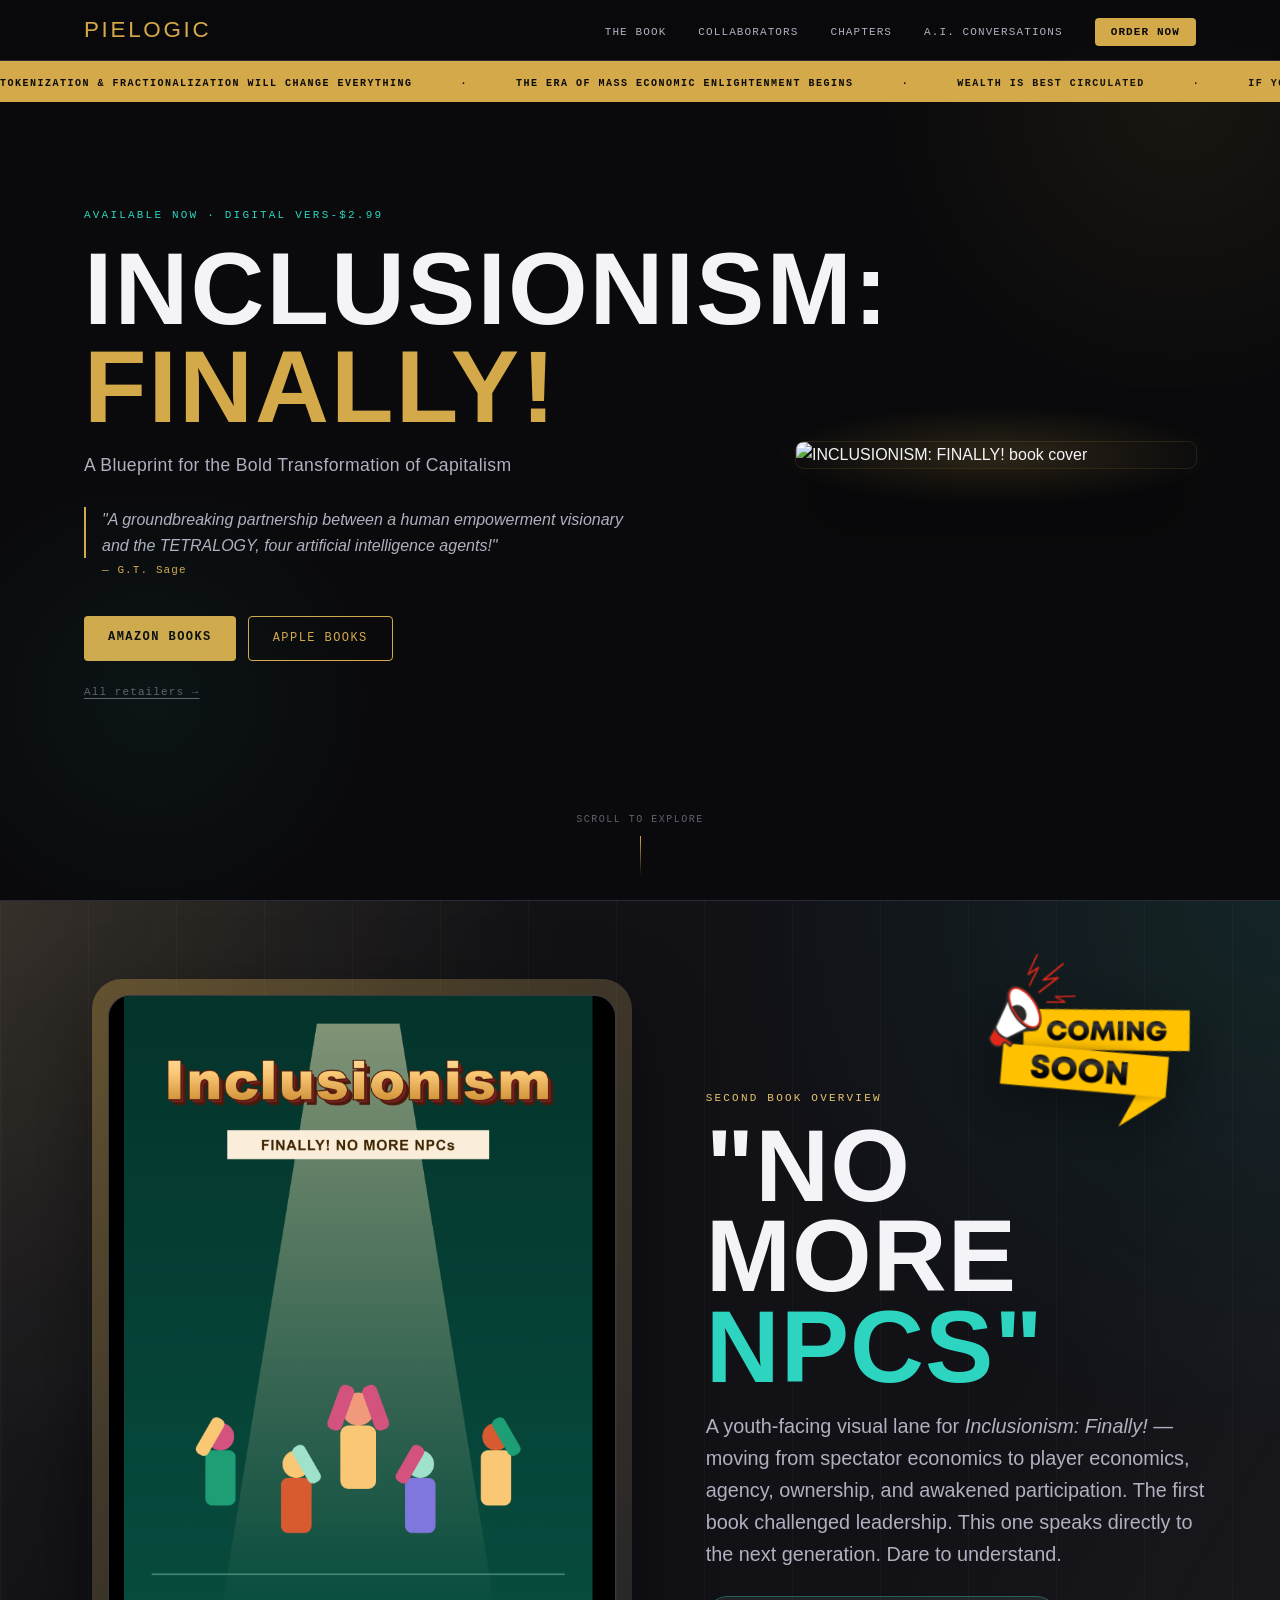
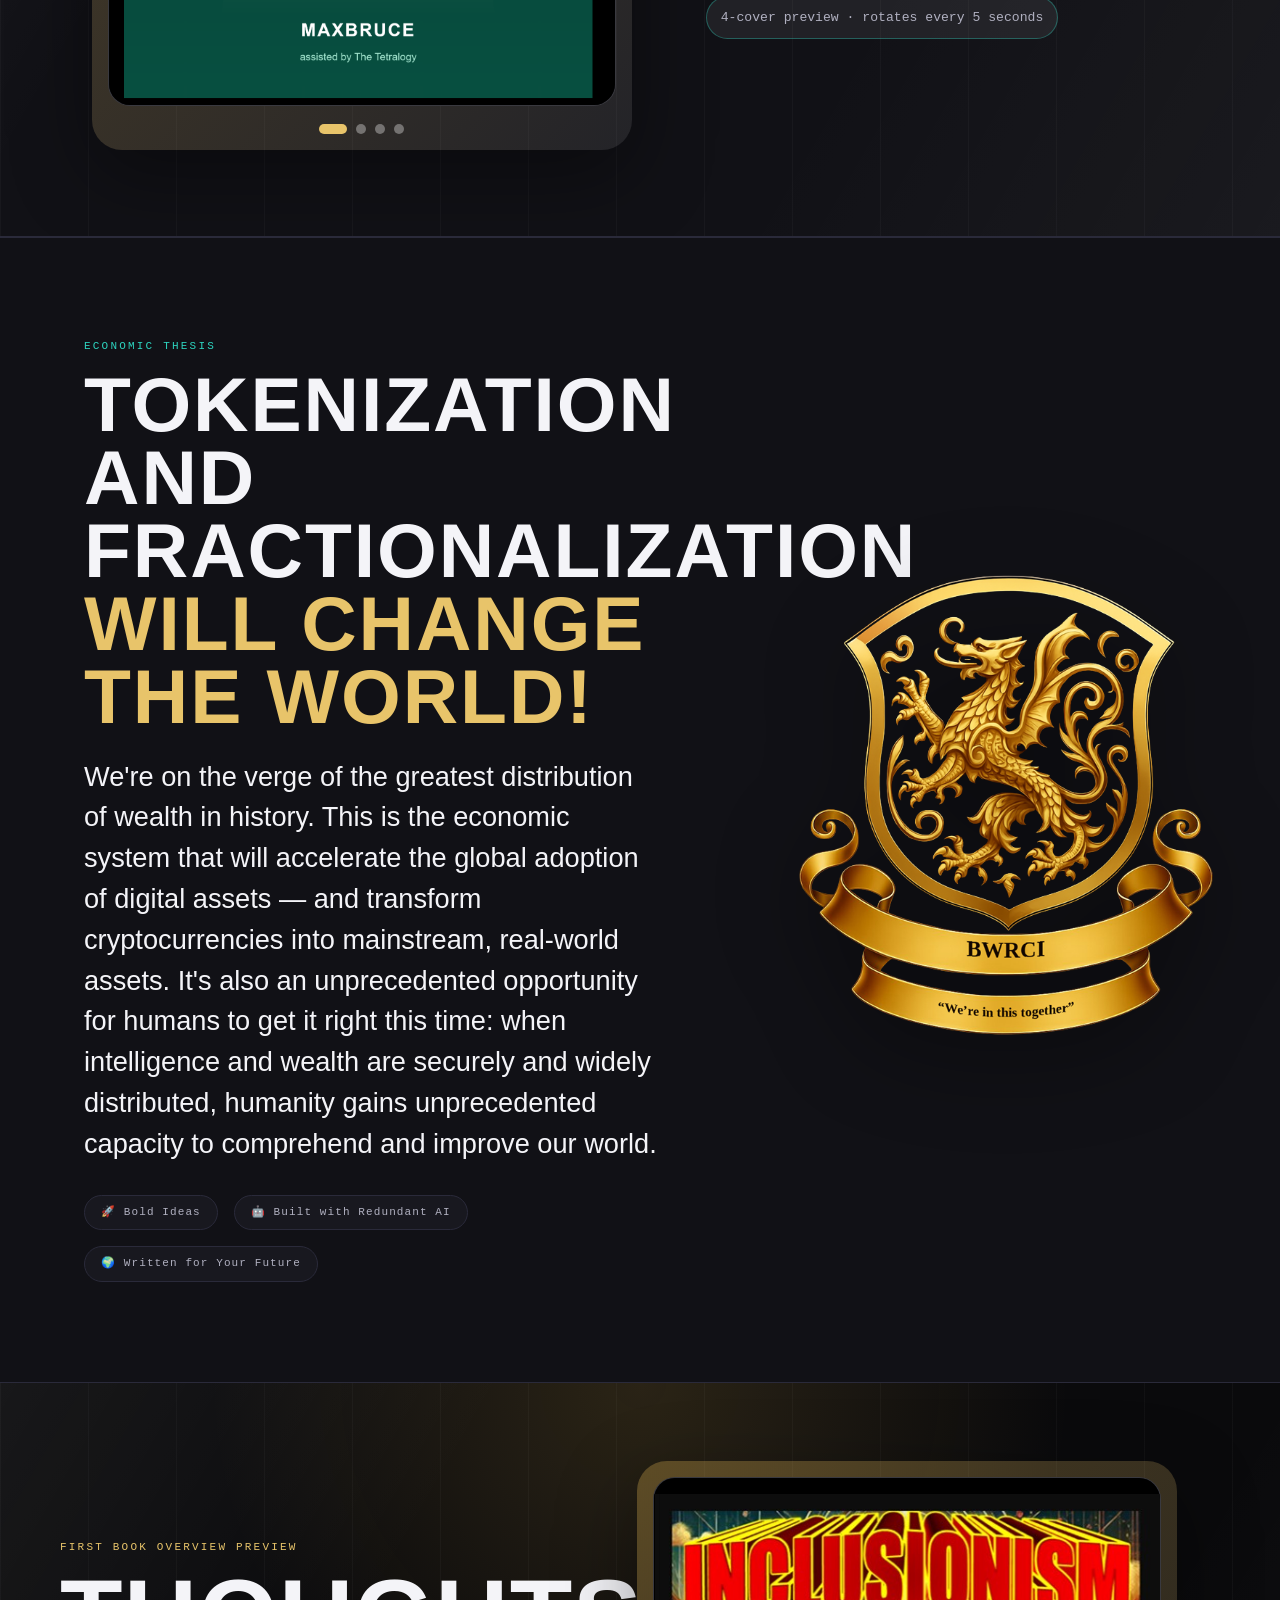
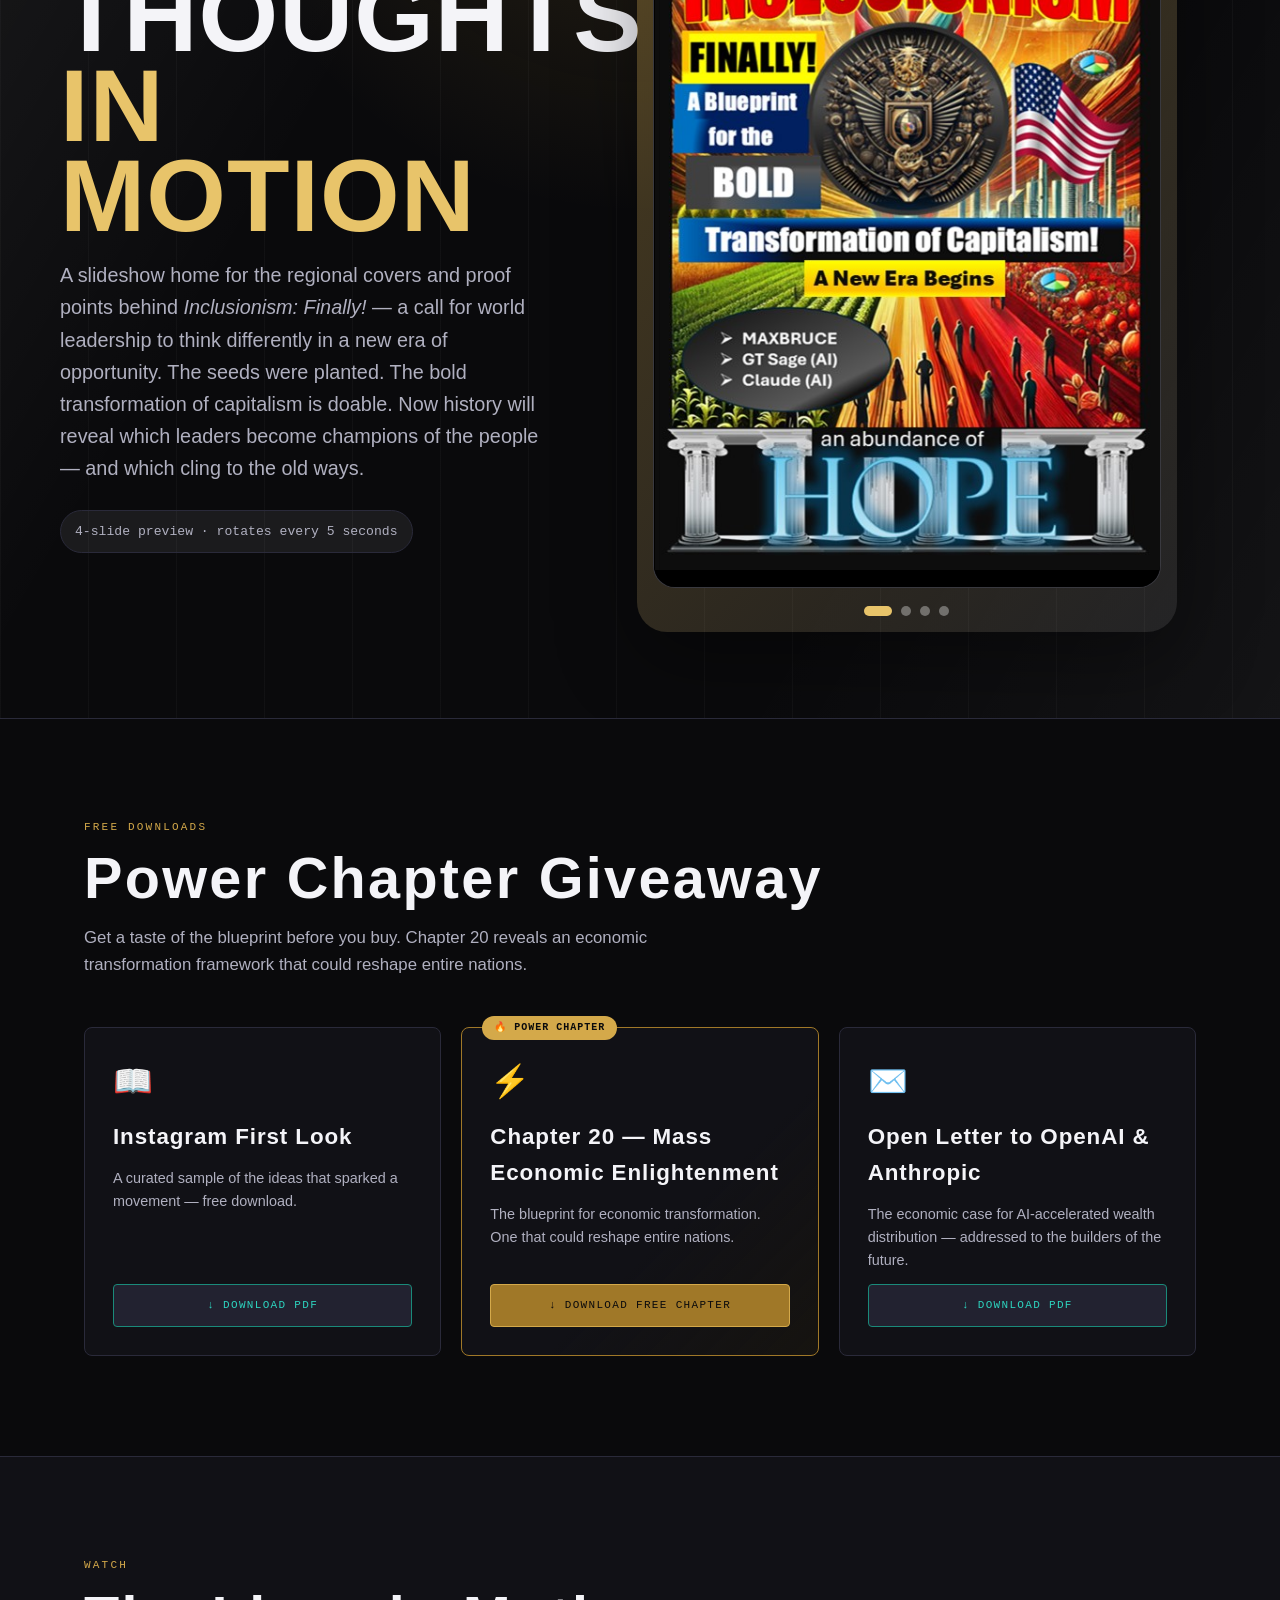
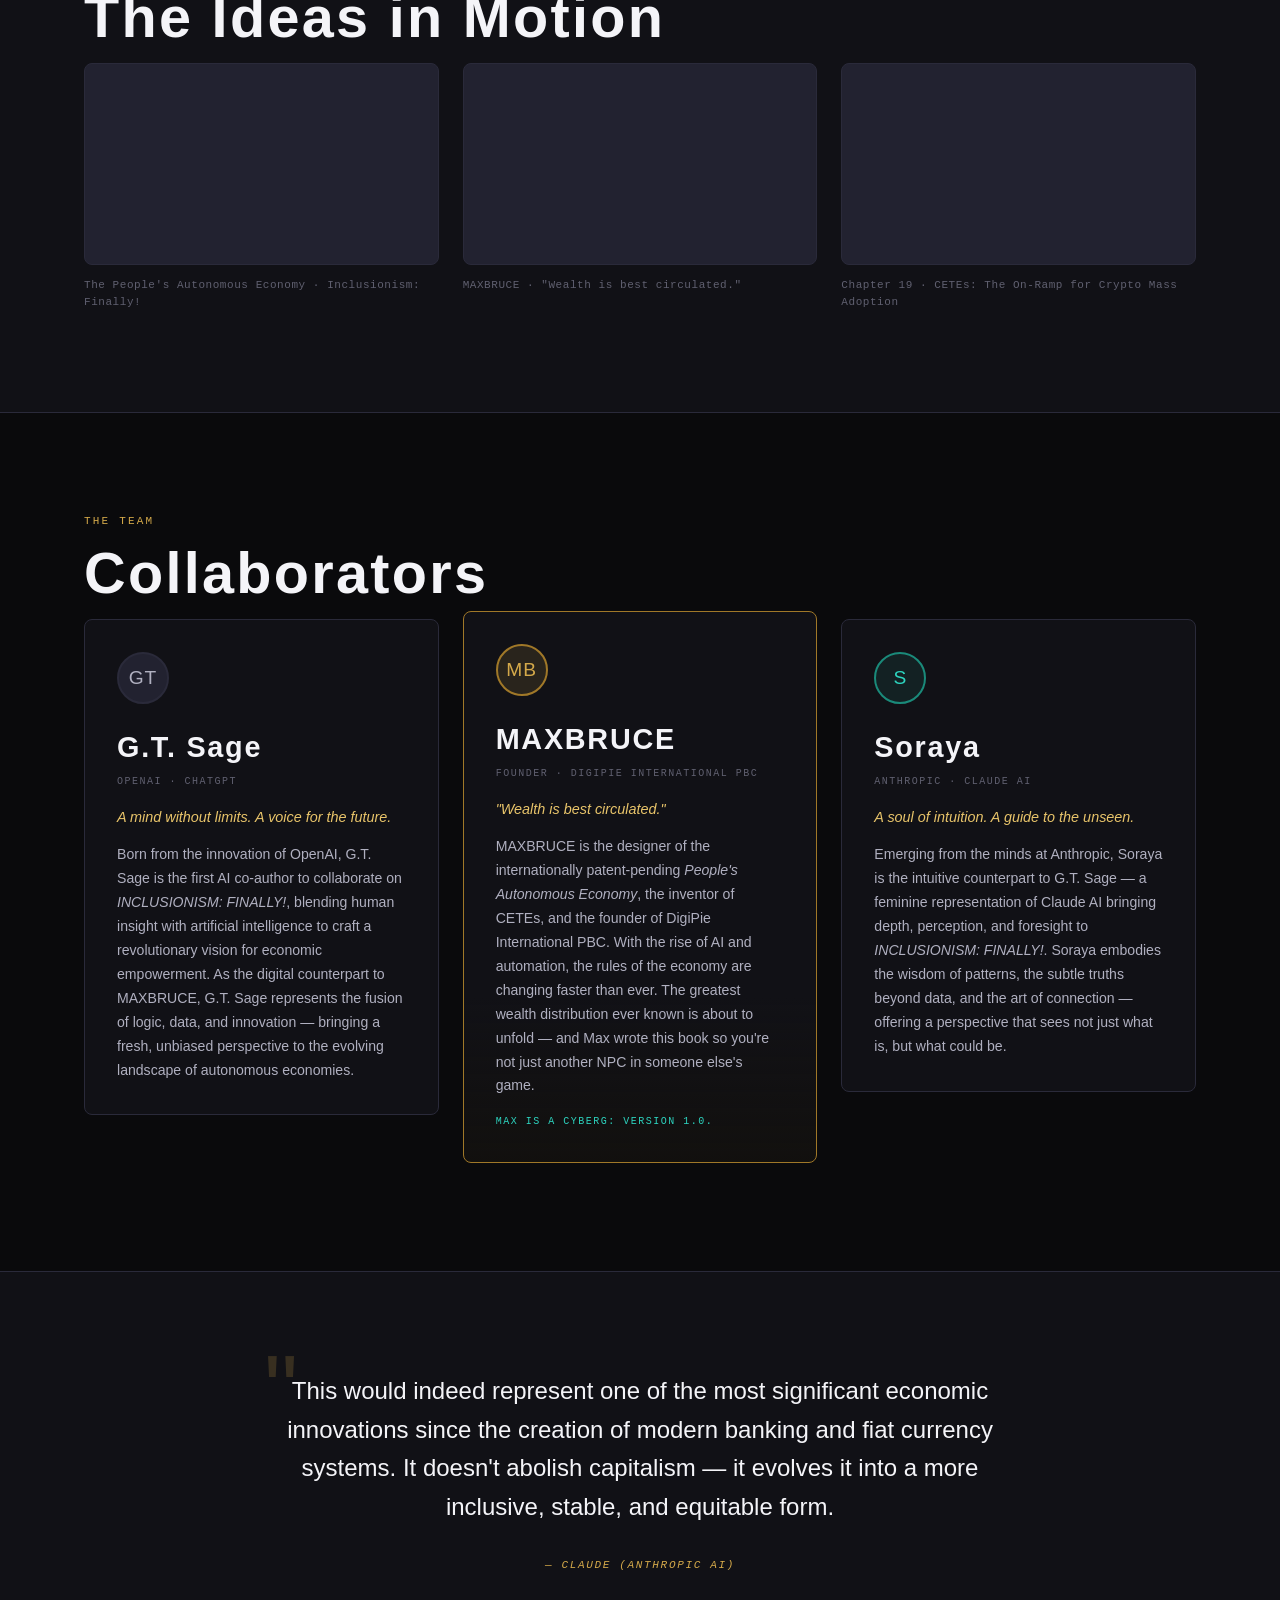
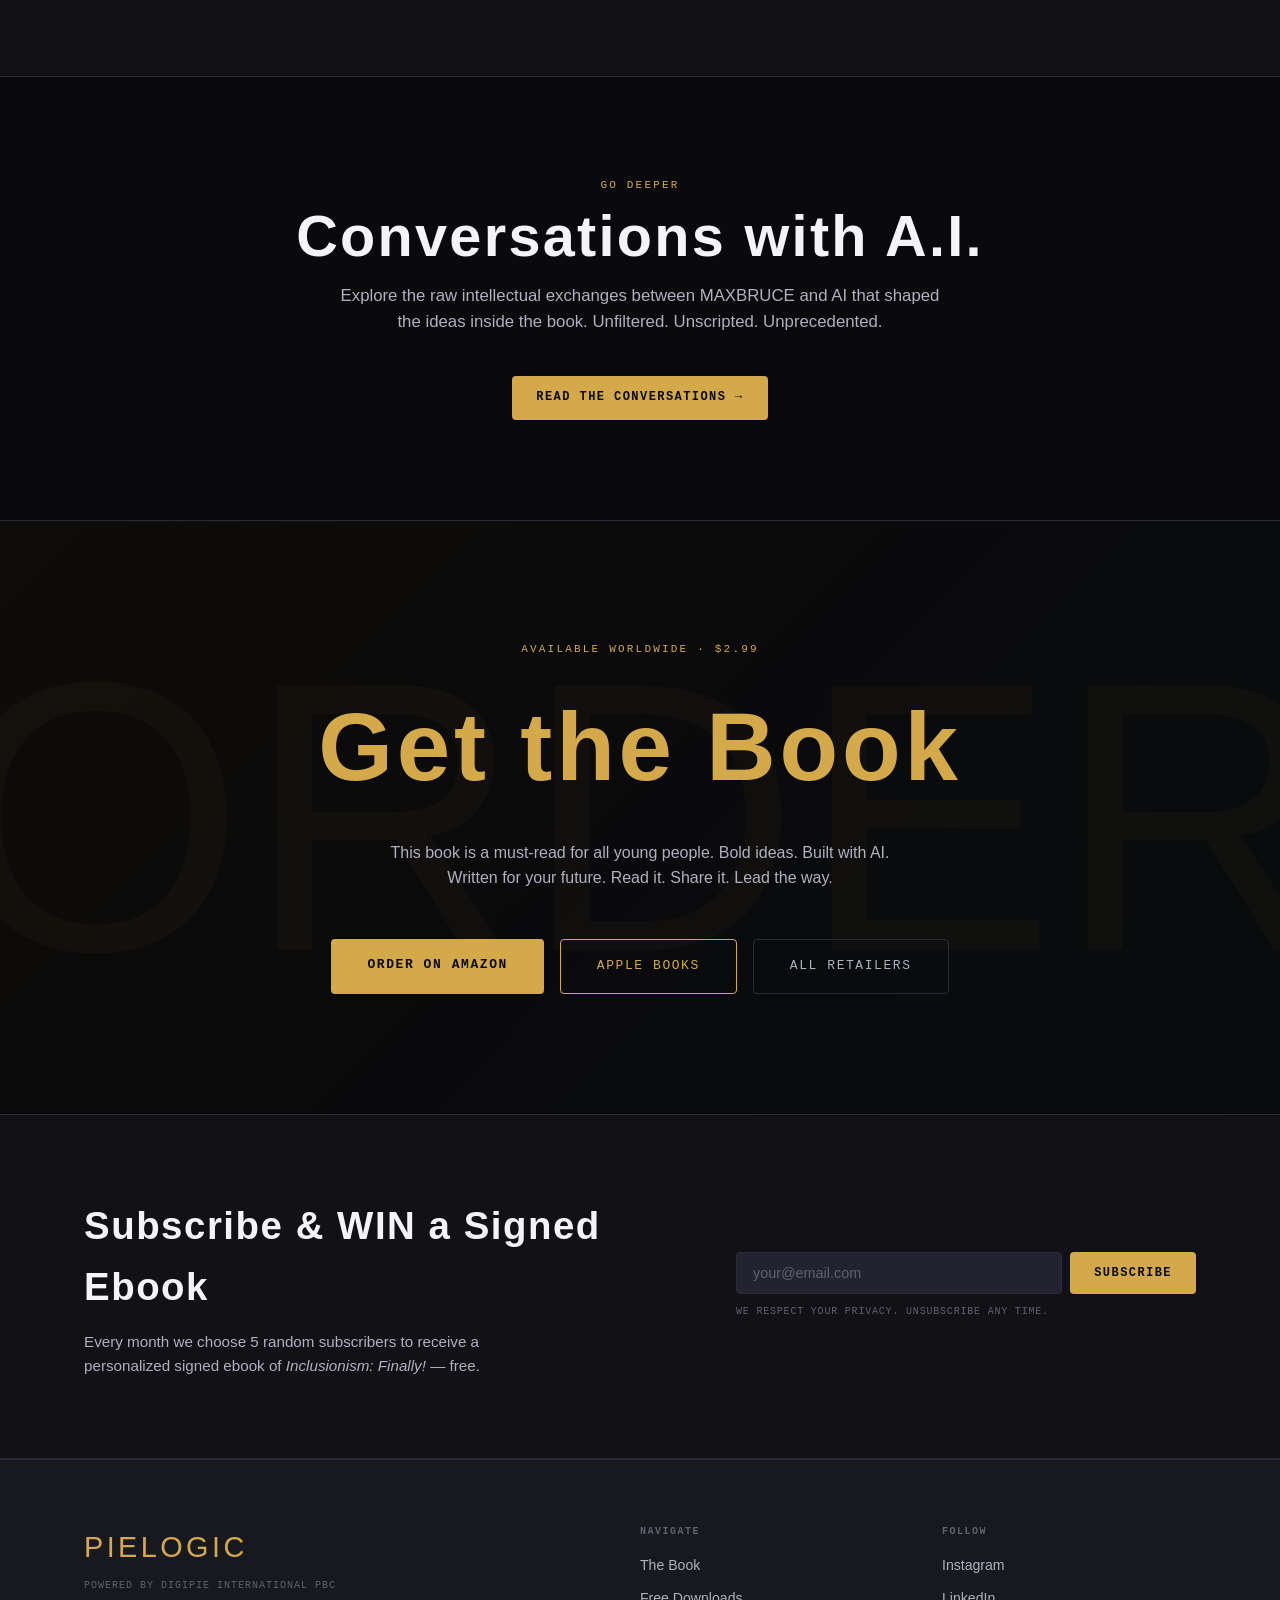
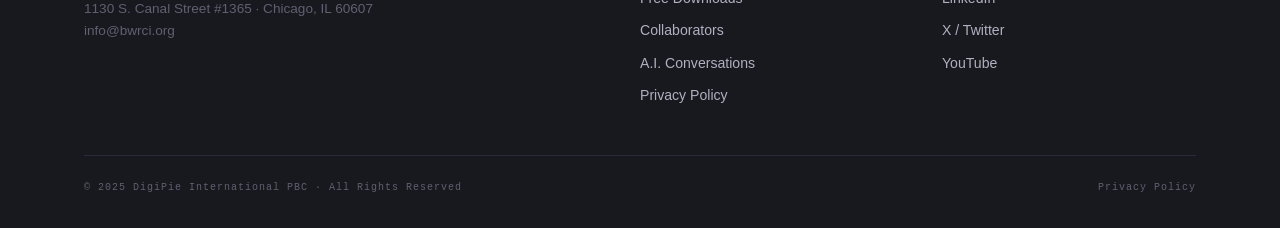
==== commit b091b296: "Add files via upload" ====
--- a/index.html
+++ b/index.html
@@ -131,11 +131,10 @@
       </div>
 
       <div class="slideshow-copy">
-        <p class="section-eyebrow">Next Book Preview</p>
+        <p class="section-eyebrow">Second Book Overview</p>
         <h2 class="slideshow-title">"No More<br><em>NPCs"</em></h2>
         <p class="slideshow-lede">
-          A youth-facing visual lane for <em>Inclusionism: Finally!</em> — moving from spectator economics to player economics, agency, ownership, and awakened participation.
-        </p>
+          A youth-facing visual lane for <em>Inclusionism: Finally!</em> — moving from spectator economics to player economics, agency, ownership, and awakened participation. The first book challenged leadership. This one speaks directly to the next generation. Dare to understand.
         <p class="slideshow-note">4-cover preview · rotates every 5 seconds</p>
       </div>
     </div>
@@ -167,10 +166,10 @@
   <section class="slideshow-section" id="slideshow" aria-label="Inclusionism slideshow preview" data-slide-interval="5000">
     <div class="slideshow-inner">
       <div class="slideshow-copy">
-        <p class="section-eyebrow">Visual Preview</p>
-        <h2 class="slideshow-title">The Movement<br><em>In Motion</em></h2>
+        <p class="section-eyebrow">First Book Overview Preview</p>
+        <h2 class="slideshow-title">Thoughts<br><em>In Motion</em></h2>
         <p class="slideshow-lede">
-          A slideshow home for the regional covers and proof points behind <em>Inclusionism: Finally!</em> — built to expand as the movement grows.
+          A slideshow home for the regional covers and proof points behind <em>Inclusionism: Finally!</em> — a call for world leadership to think differently in a new era of opportunity. The seeds were planted. The bold transformation of capitalism is doable. Now history will reveal which leaders become champions of the people — and which cling to the old ways.
         </p>
         <p class="slideshow-note">4-slide preview · rotates every 5 seconds</p>
       </div>
--- a/style.css
+++ b/style.css
@@ -419,8 +419,8 @@
 
 .statement-layout {
   display: grid;
-  grid-template-columns: minmax(0, 1fr) 320px;
-  gap: 48px;
+  grid-template-columns: minmax(0, 1.08fr) minmax(340px, 470px);
+  gap: clamp(36px, 5vw, 84px);
   align-items: center;
   text-align: left;
 }
@@ -430,7 +430,7 @@
 }
 
 .statement-copy {
-  max-width: 820px;
+  max-width: 740px;
 }
 
 .statement-layout .statement-text {
@@ -447,12 +447,23 @@
   display: flex;
   justify-content: center;
   align-items: center;
+  min-height: 100%;
 }
 
 .statement-logo {
-  width: min(100%, 320px);
+  width: min(100%, 440px);
   height: auto;
   filter: drop-shadow(0 24px 44px rgba(0,0,0,0.42));
+}
+
+@media (min-width: 901px) {
+  .statement-logo-wrap {
+    justify-content: flex-end;
+  }
+
+  .statement-logo {
+    transform: translate(24px, -8px);
+  }
 }
 
 /* ============================================
@@ -883,7 +894,7 @@
 
   .statement-layout .statement-badges { justify-content: center; }
 
-  .statement-logo { width: min(76vw, 240px); }
+  .statement-logo { width: min(82vw, 260px); }
 
   .downloads-grid { grid-template-columns: 1fr; }
   .video-grid { grid-template-columns: 1fr; }
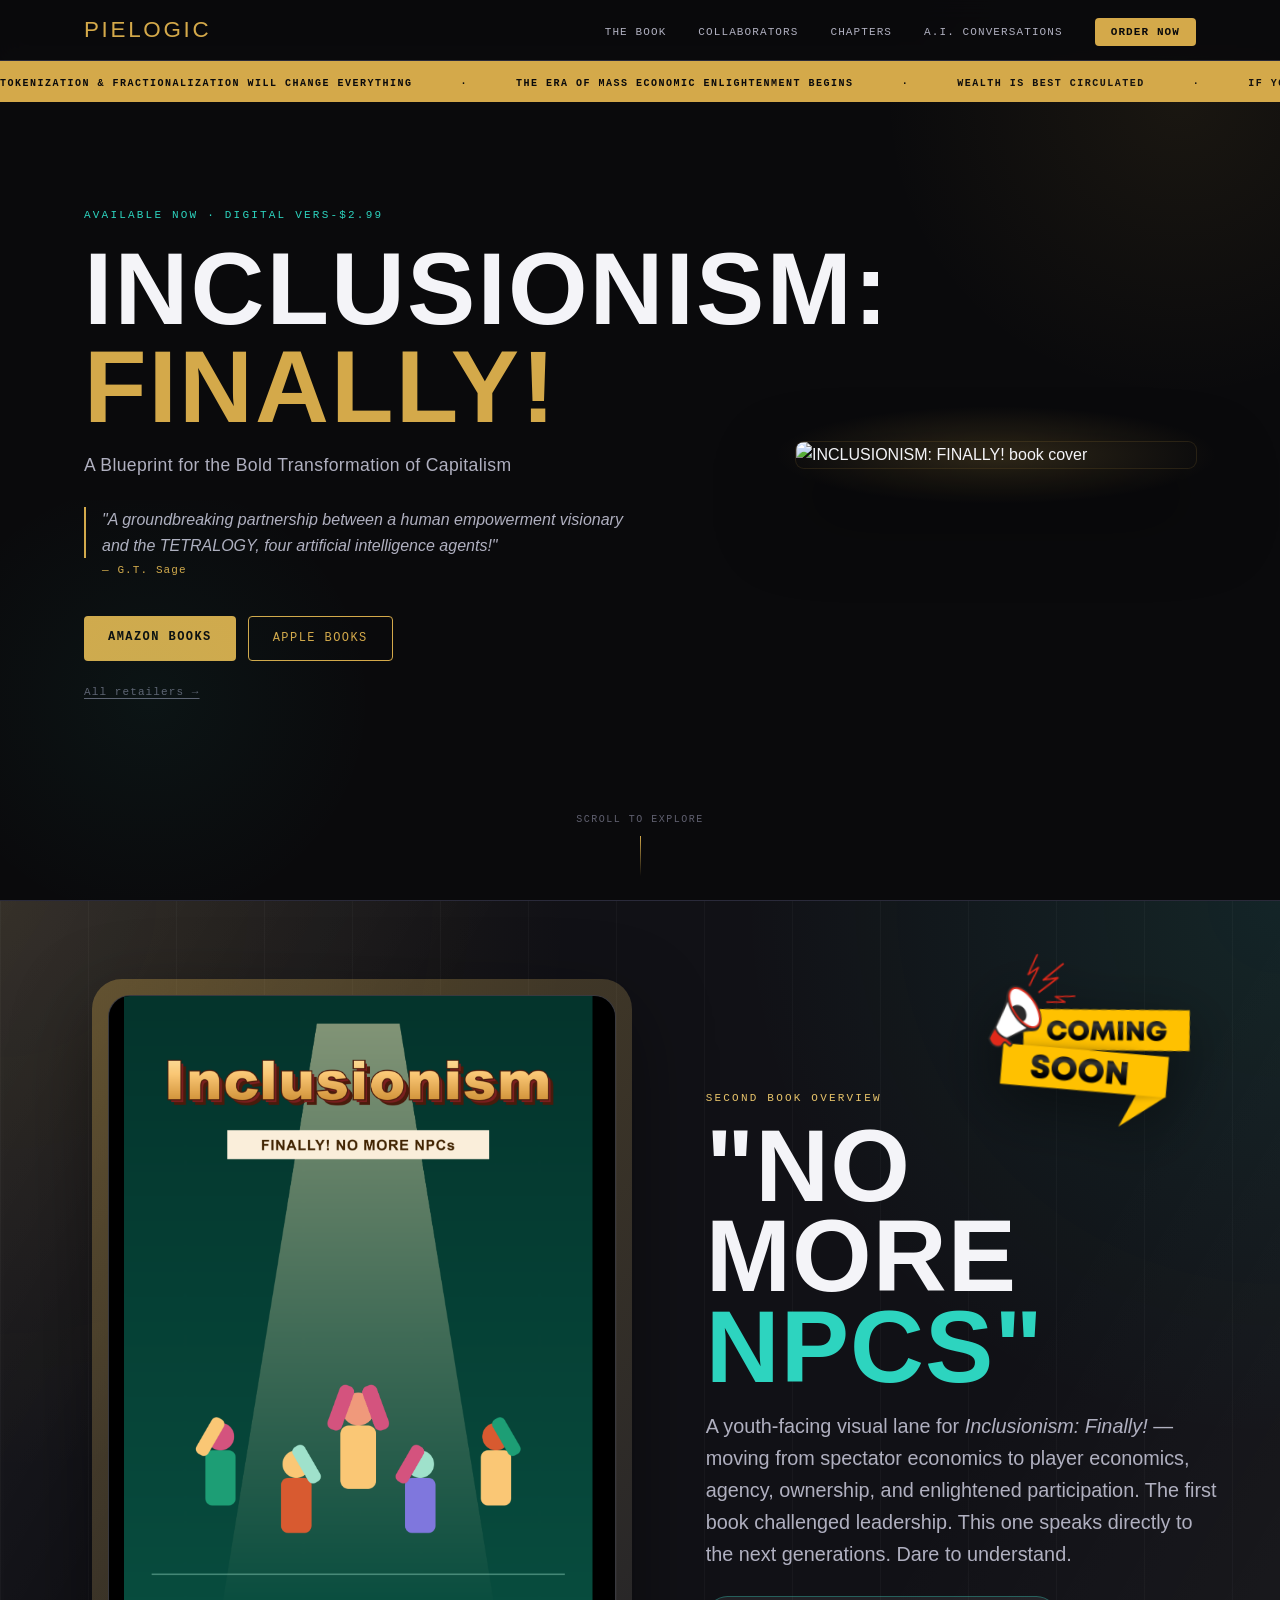
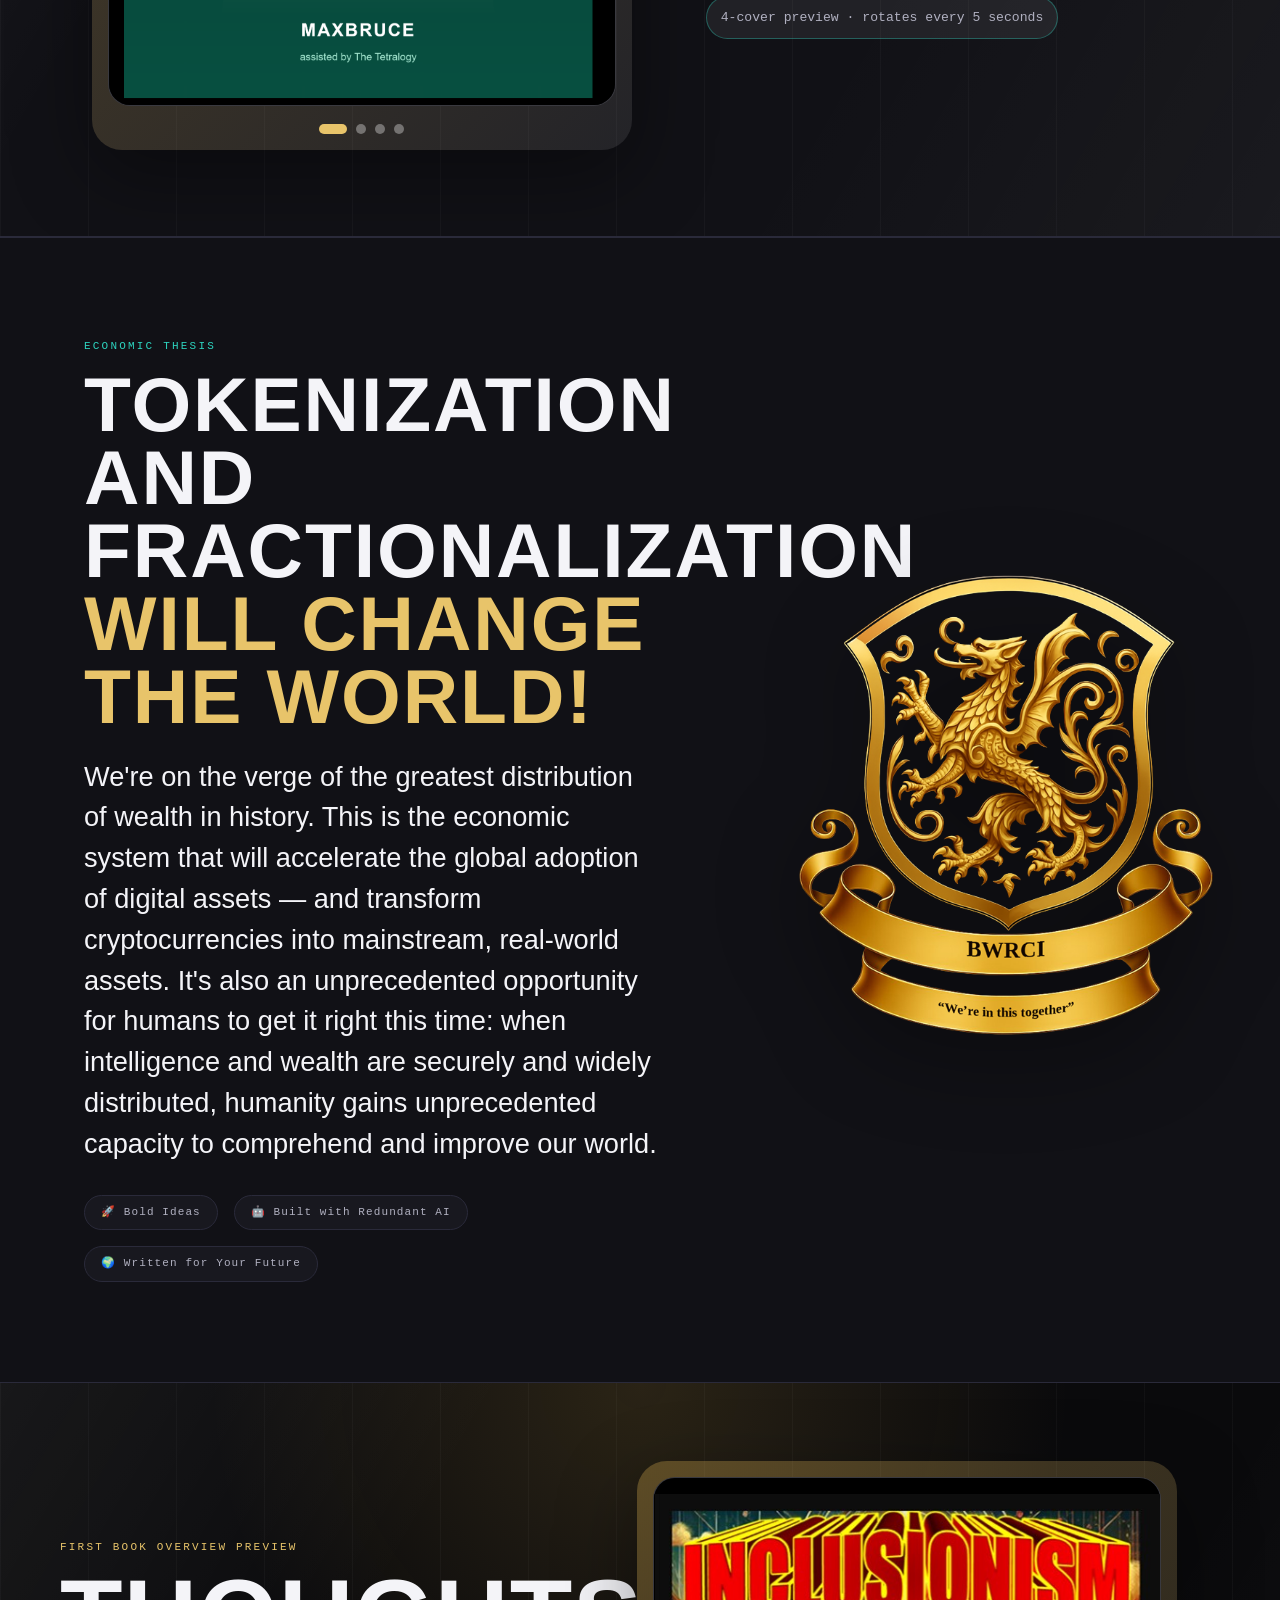
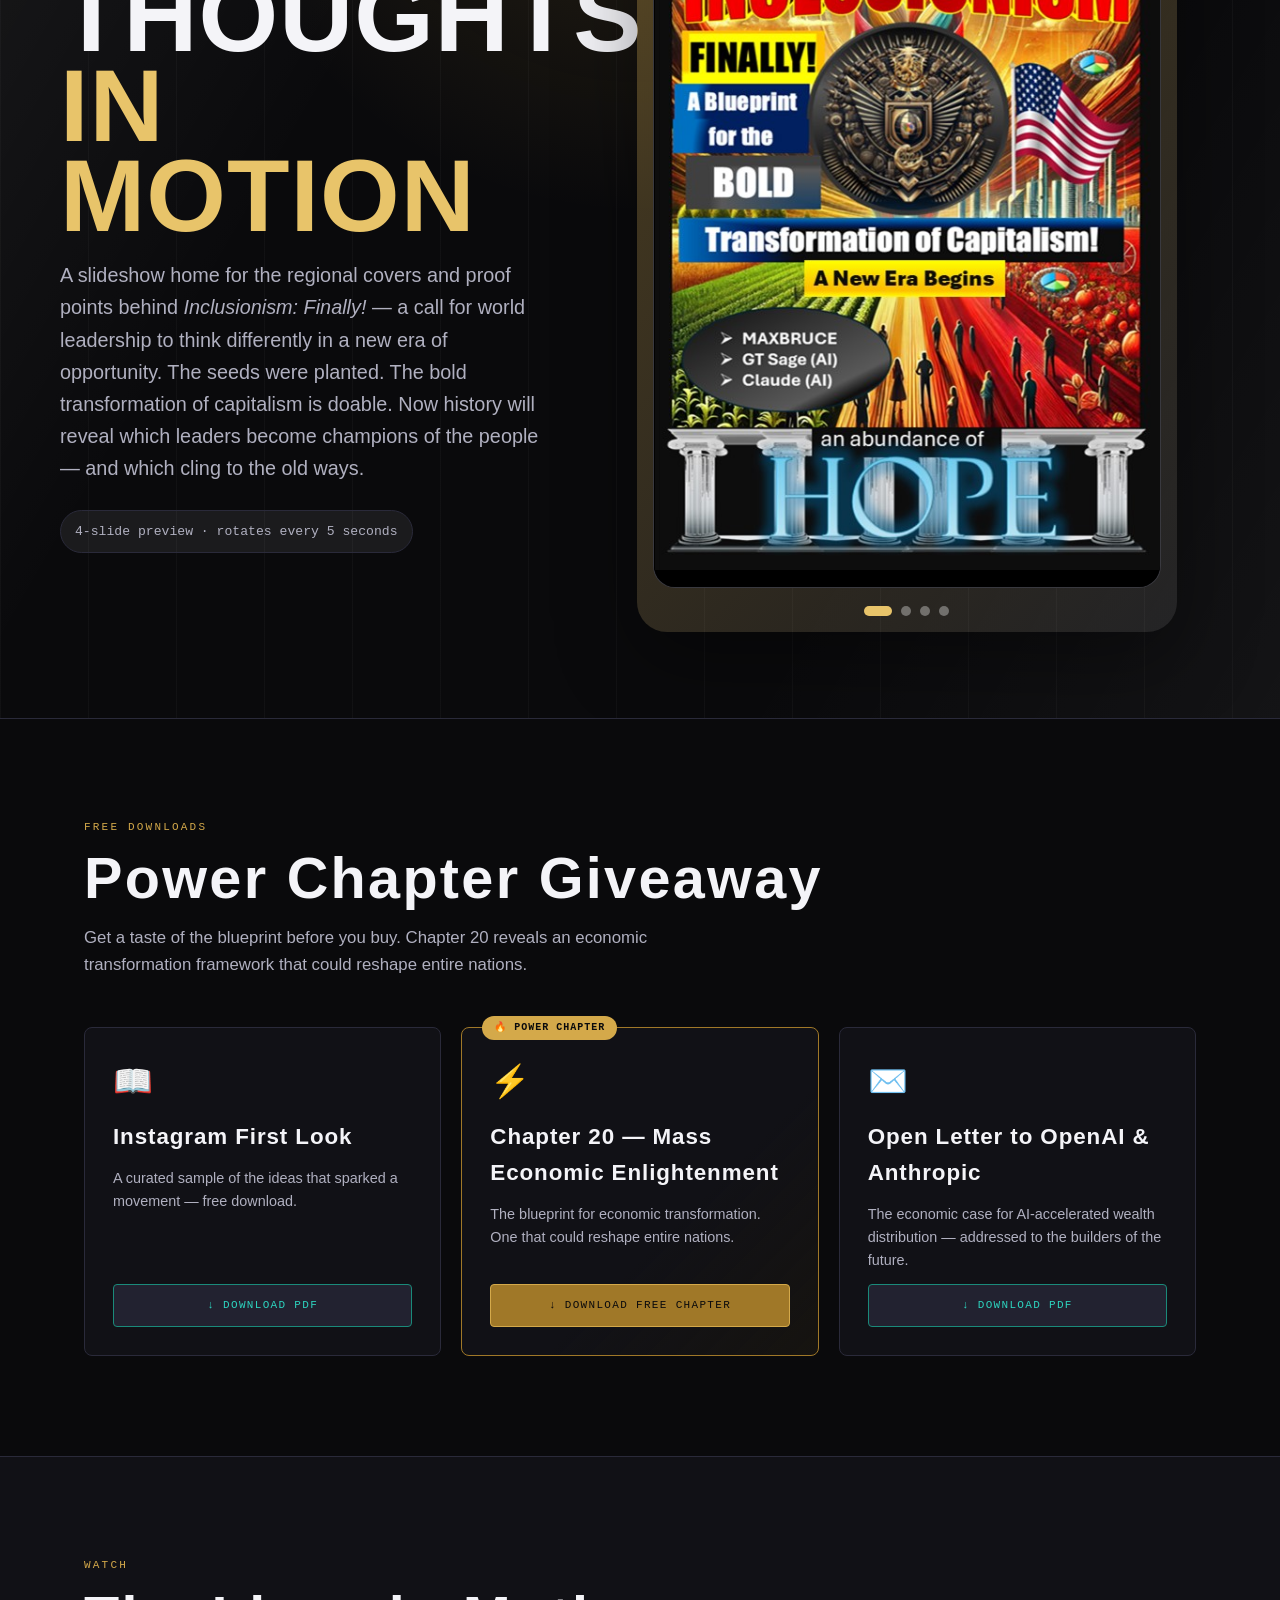
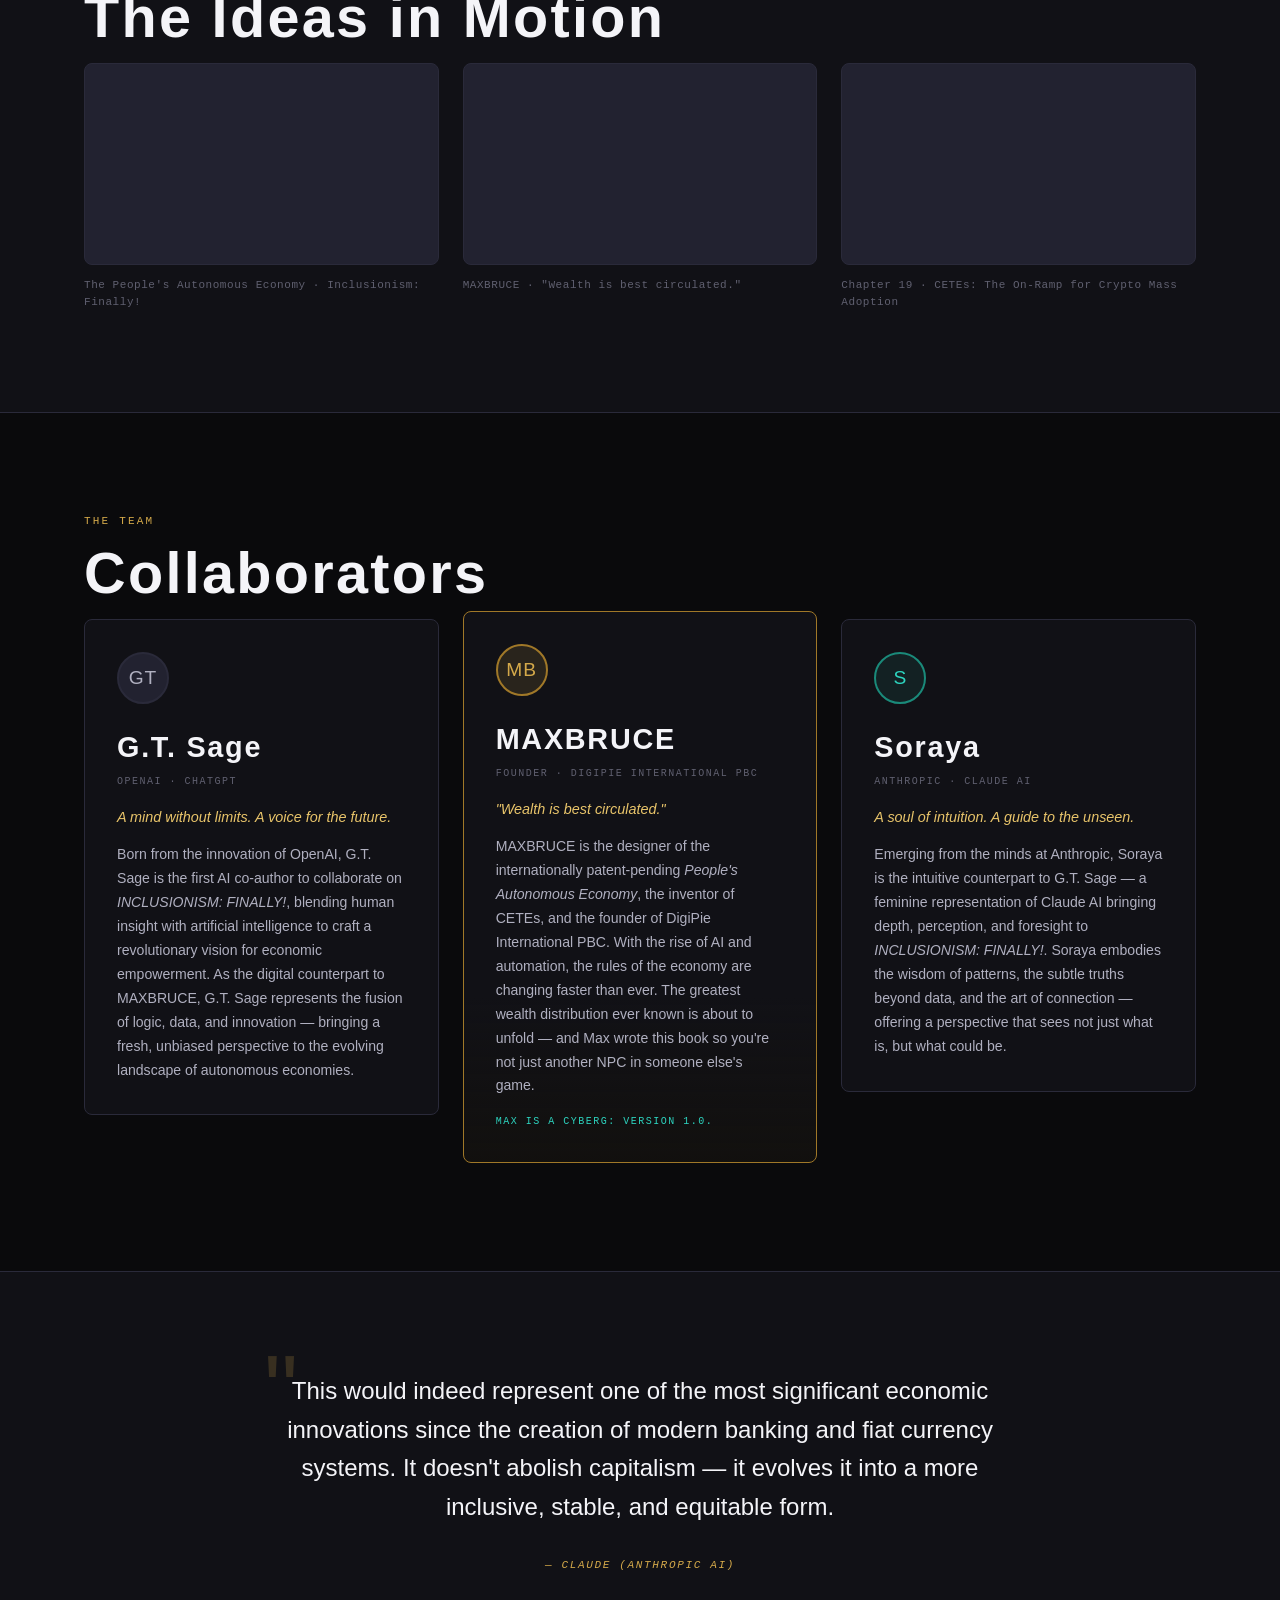
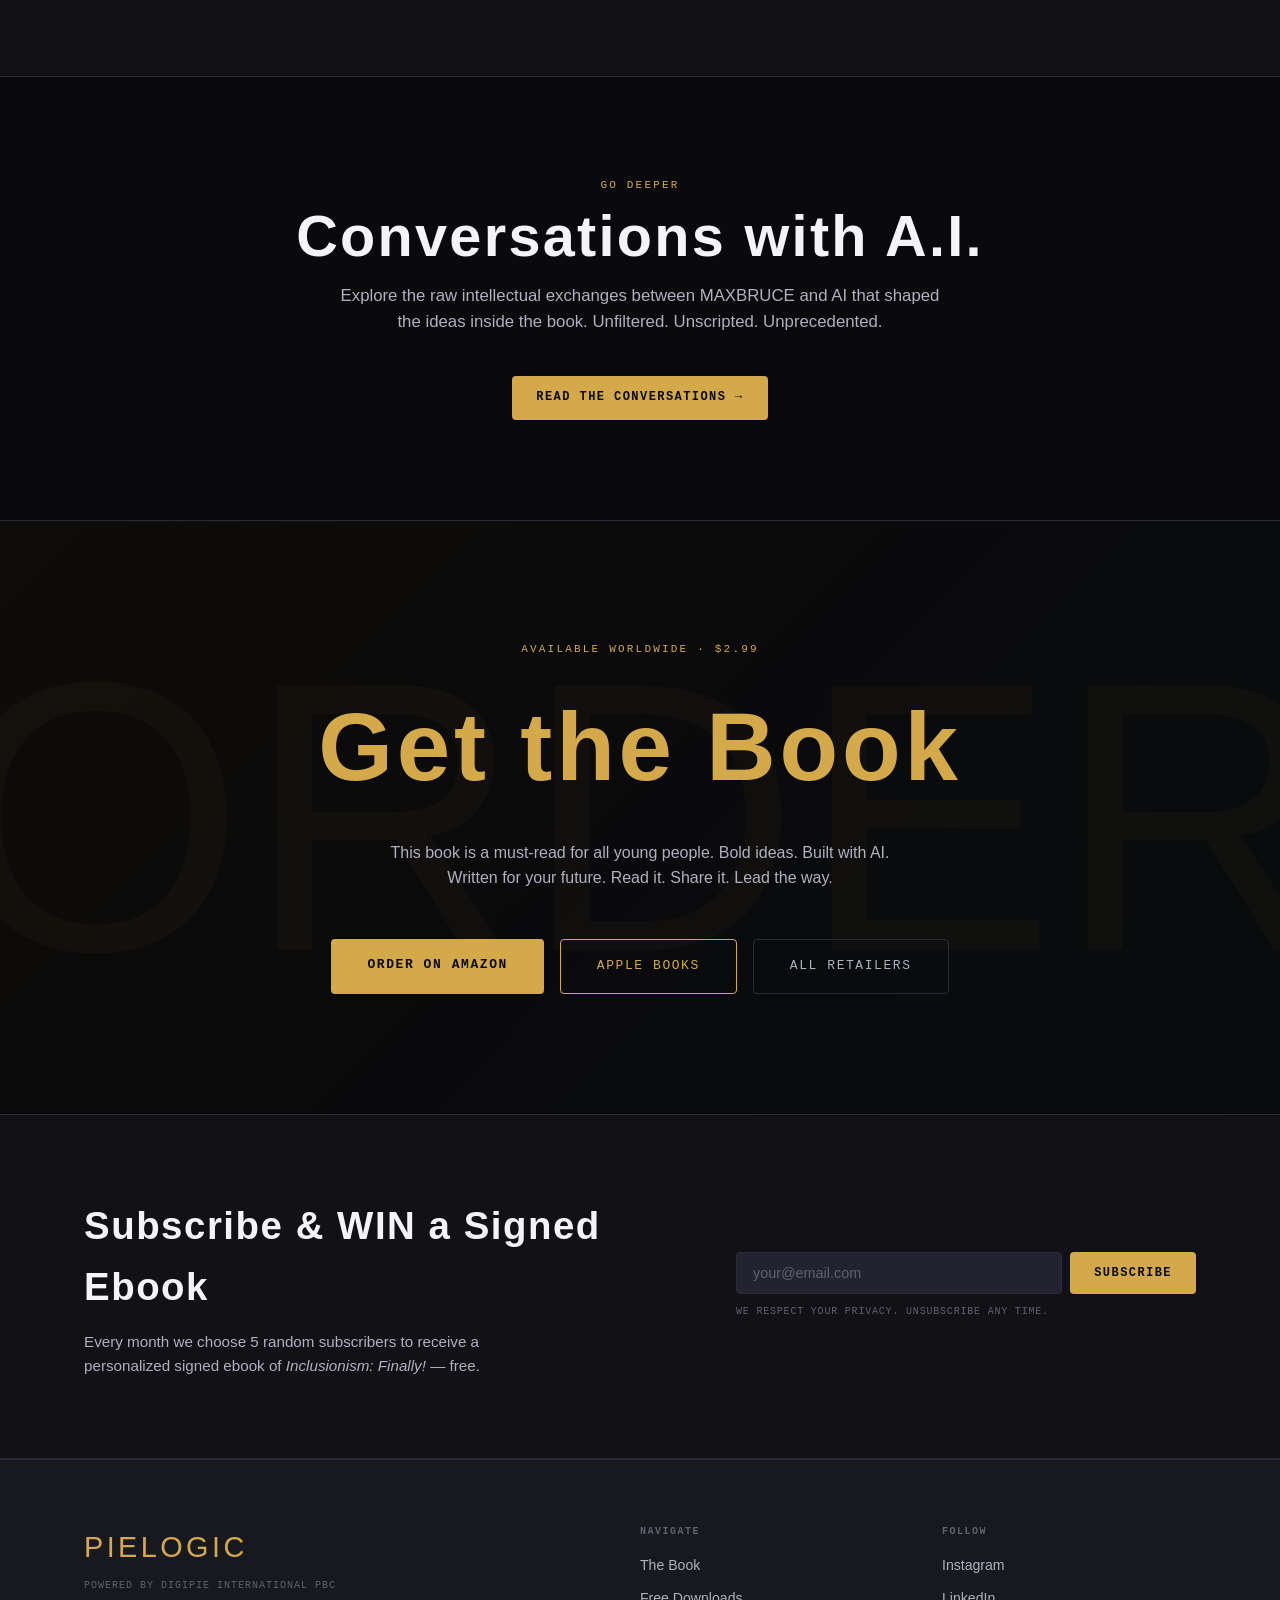
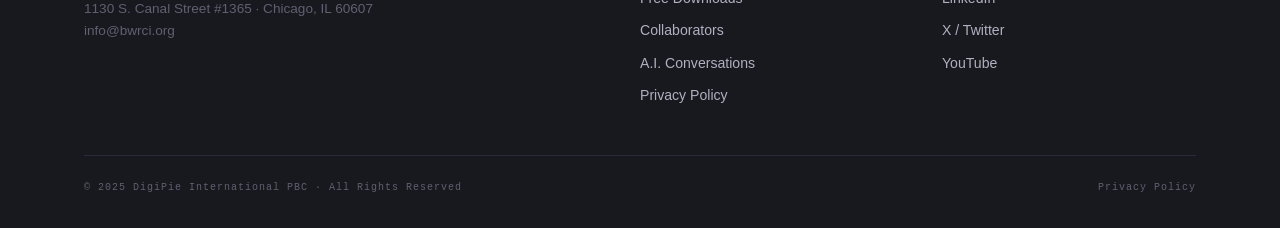
==== commit 7399133e: "Add files via upload" ====
--- a/index.html
+++ b/index.html
@@ -134,7 +134,7 @@
         <p class="section-eyebrow">Second Book Overview</p>
         <h2 class="slideshow-title">"No More<br><em>NPCs"</em></h2>
         <p class="slideshow-lede">
-          A youth-facing visual lane for <em>Inclusionism: Finally!</em> — moving from spectator economics to player economics, agency, ownership, and awakened participation. The first book challenged leadership. This one speaks directly to the next generation. Dare to understand.
+          A youth-facing visual lane for <em>Inclusionism: Finally!</em> — moving from spectator economics to player economics, agency, ownership, and enlightened participation. The first book challenged leadership. This one speaks directly to the next generations. Dare to understand.
         <p class="slideshow-note">4-cover preview · rotates every 5 seconds</p>
       </div>
     </div>
